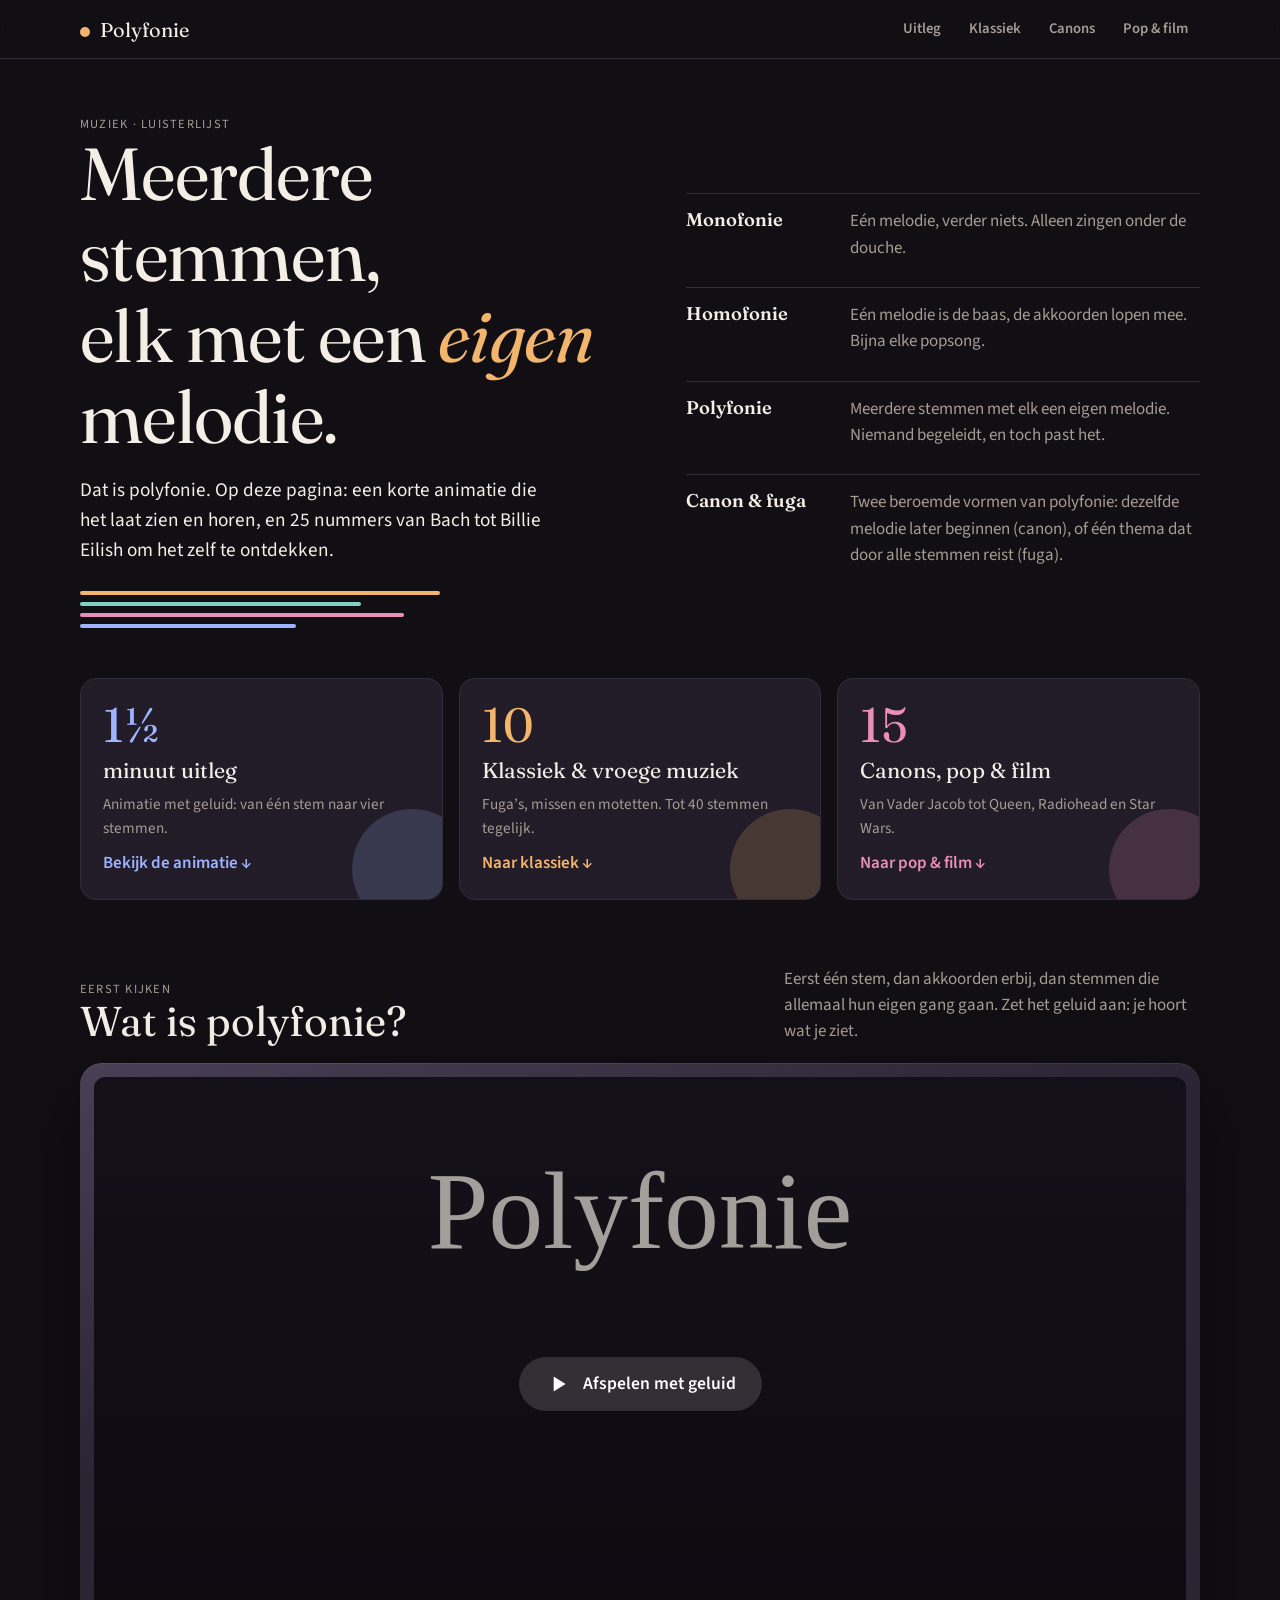
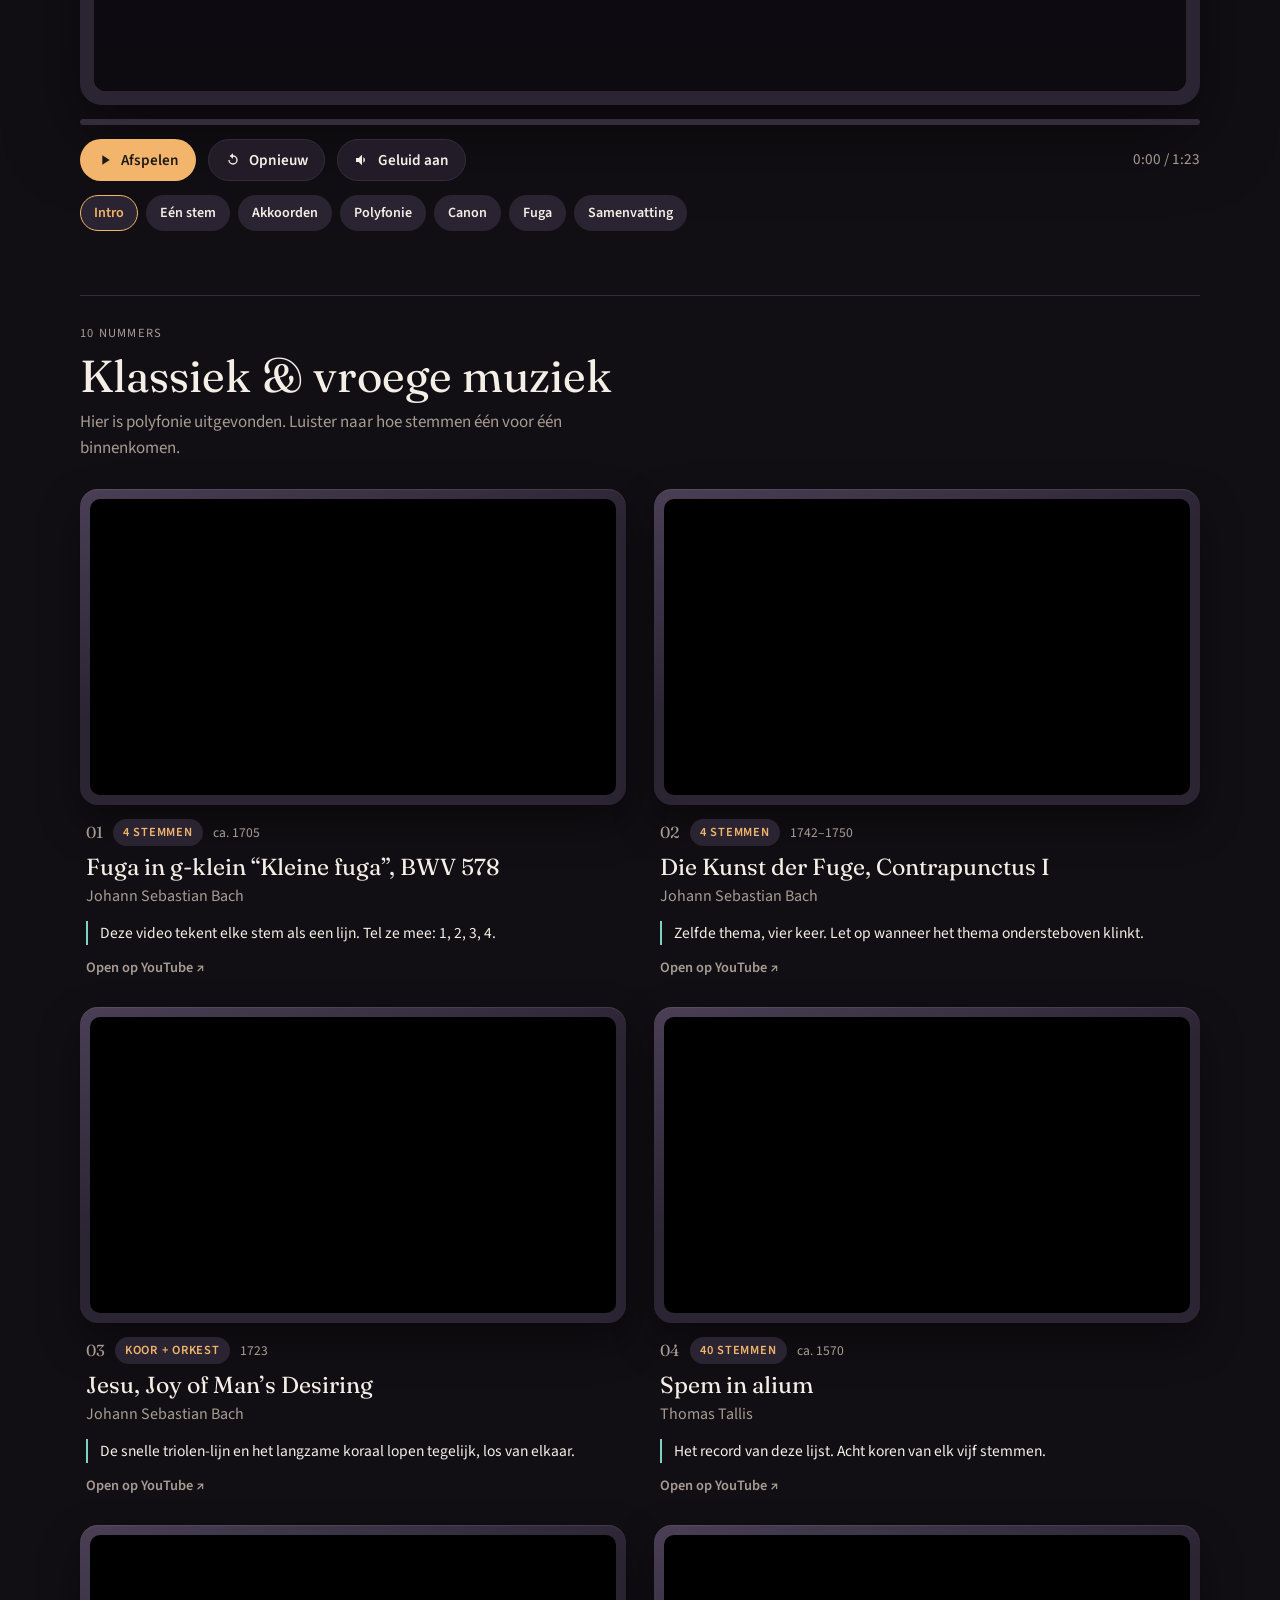
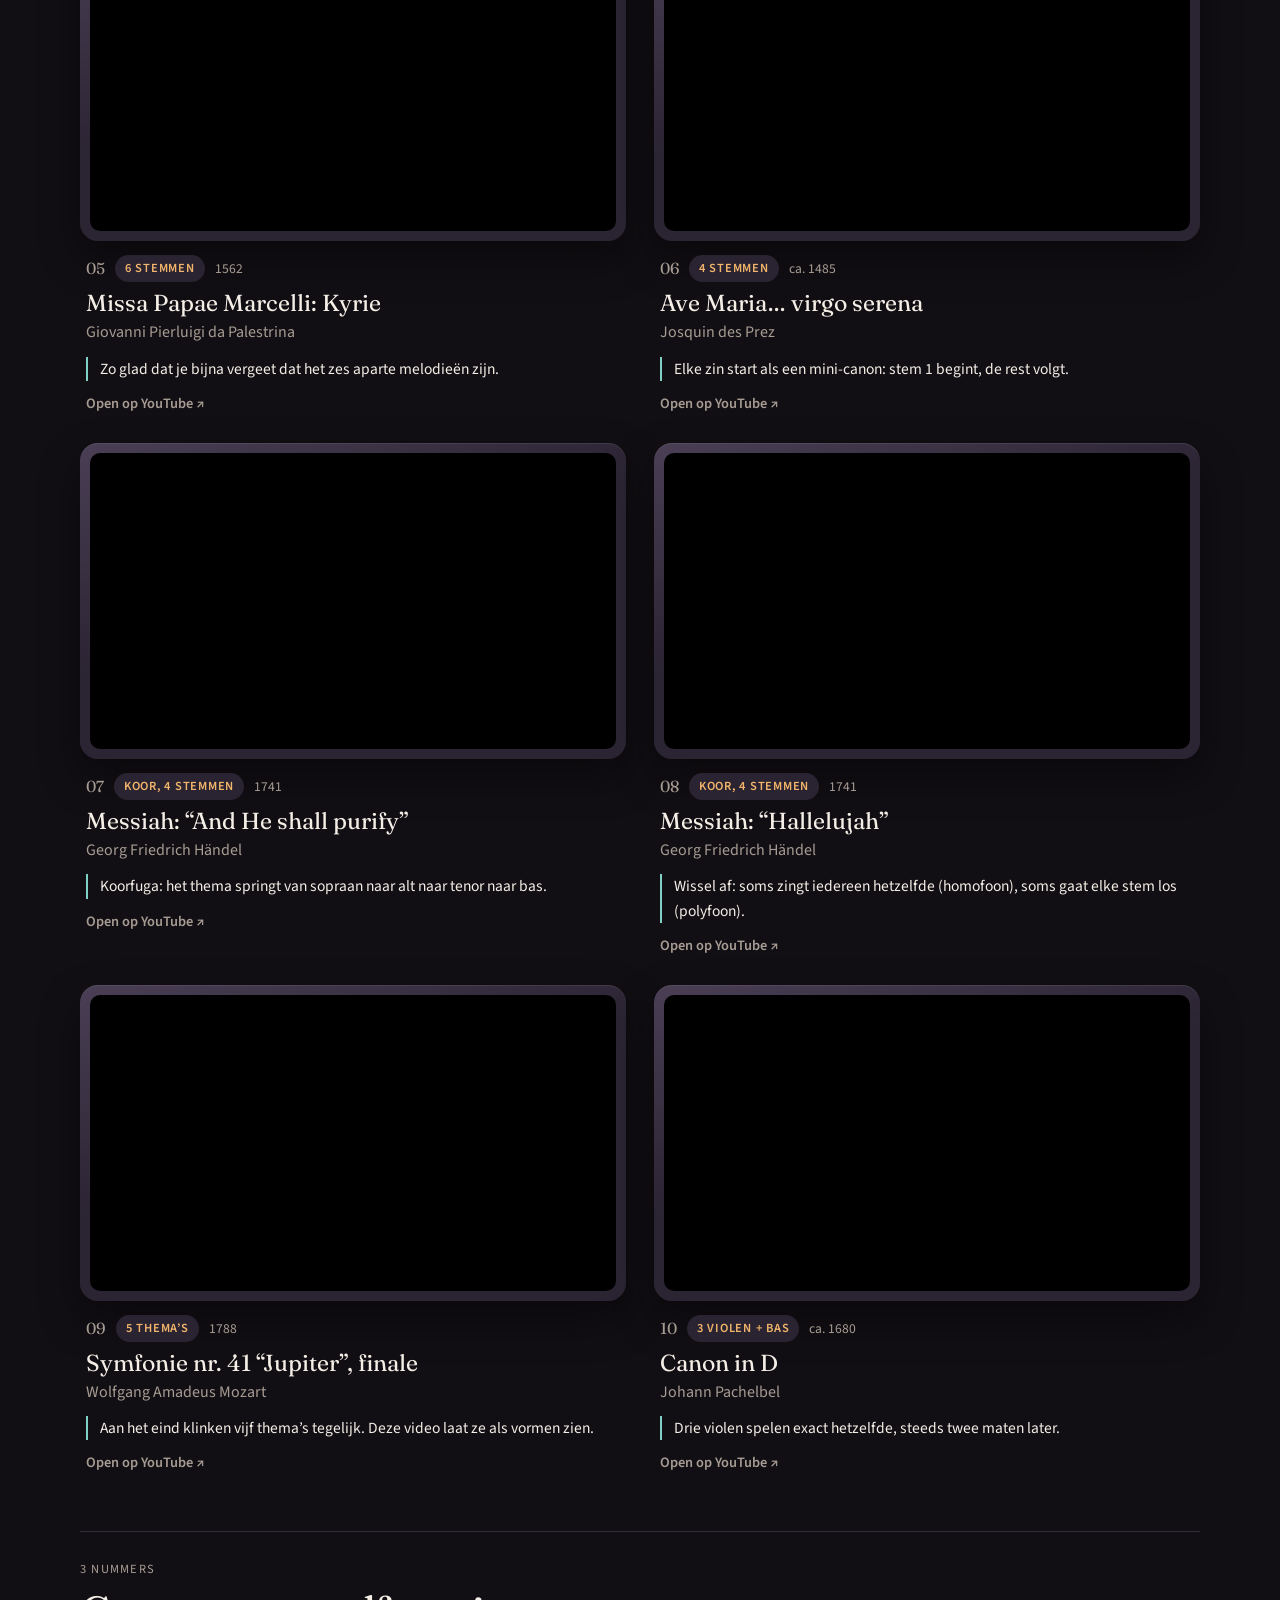
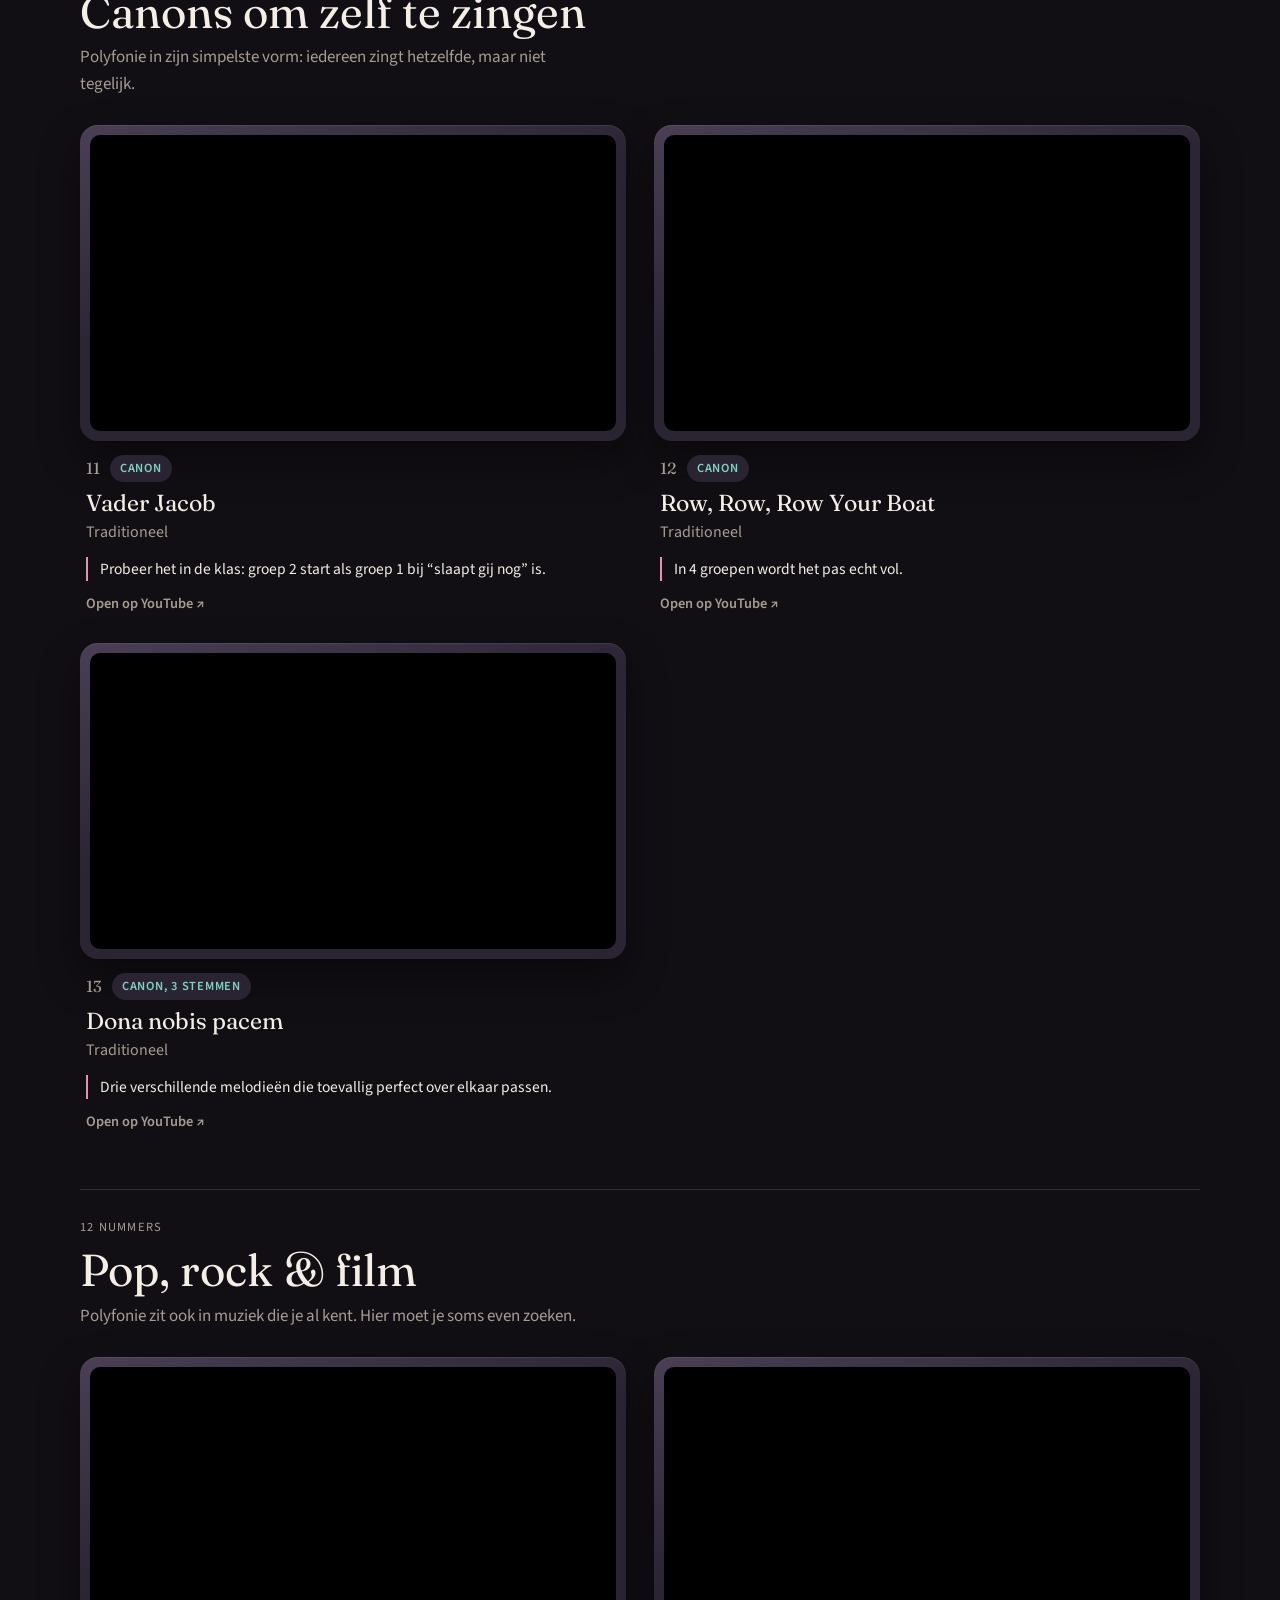
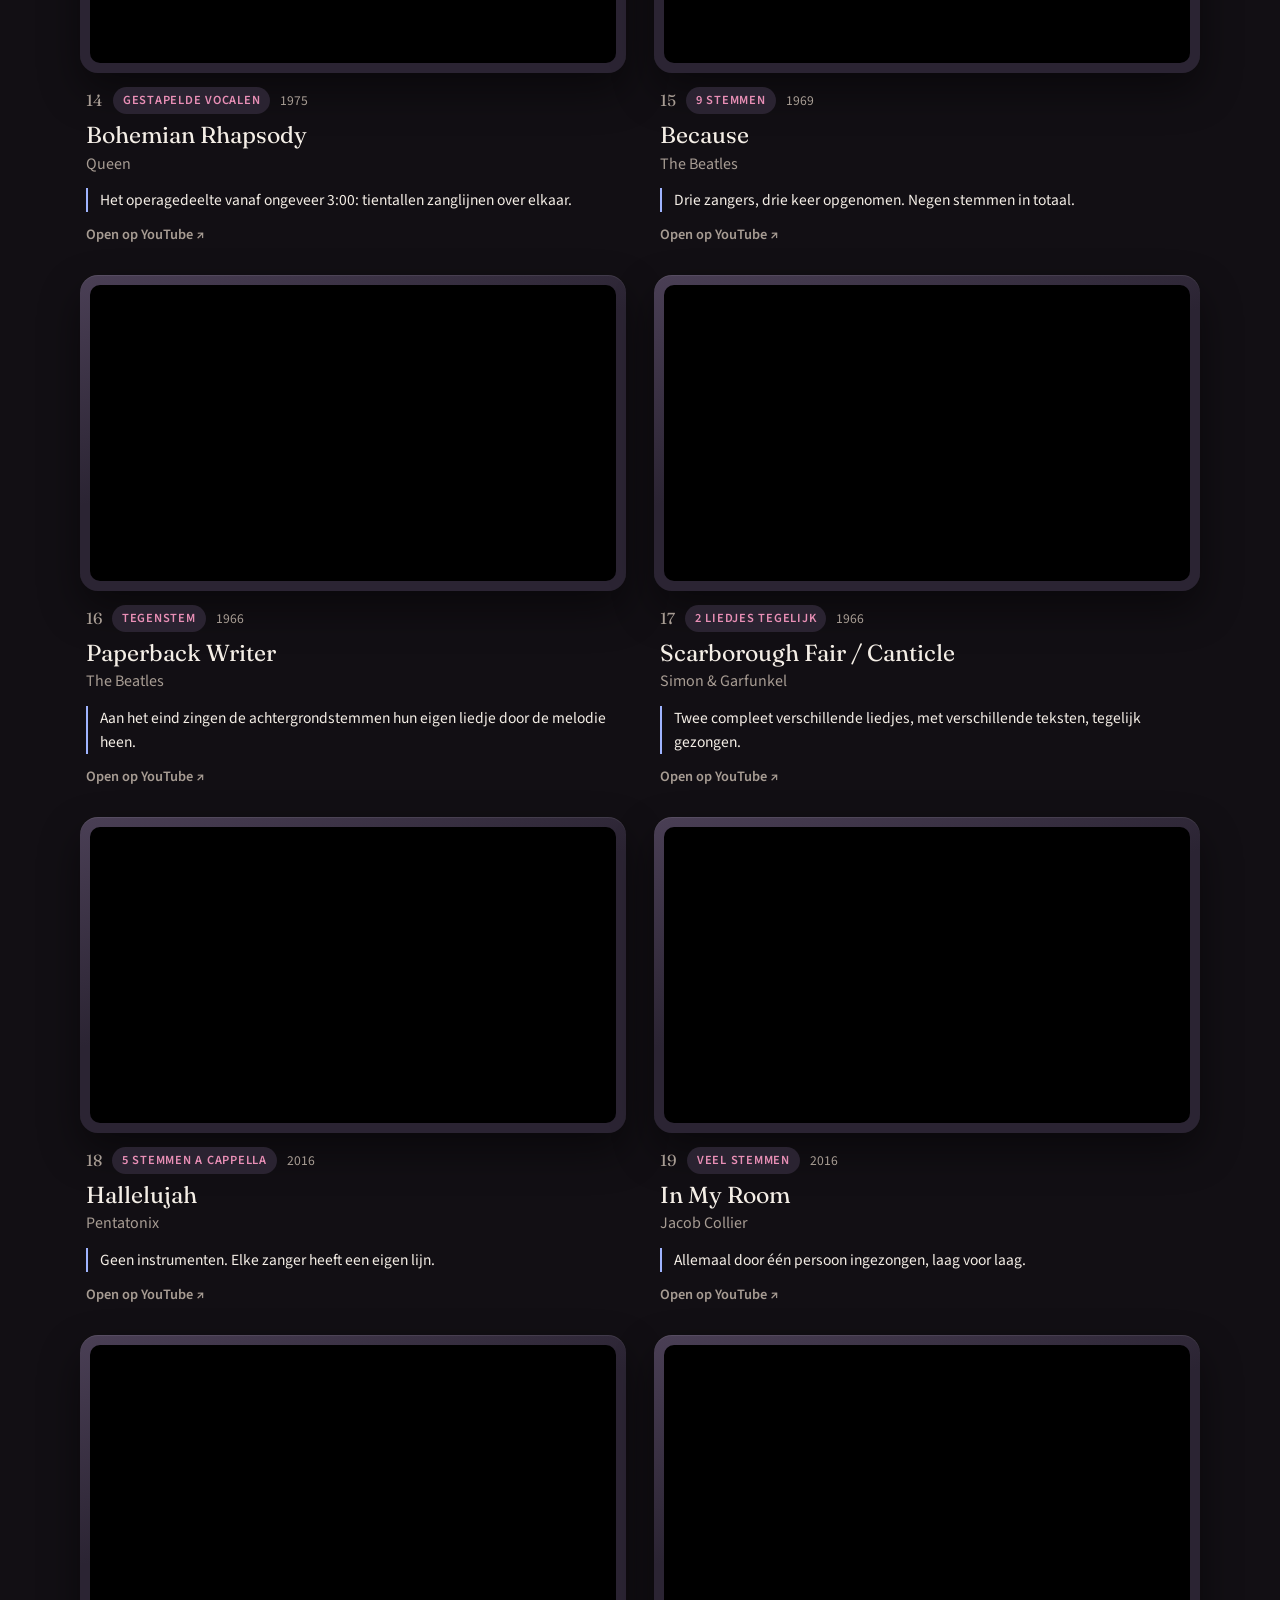
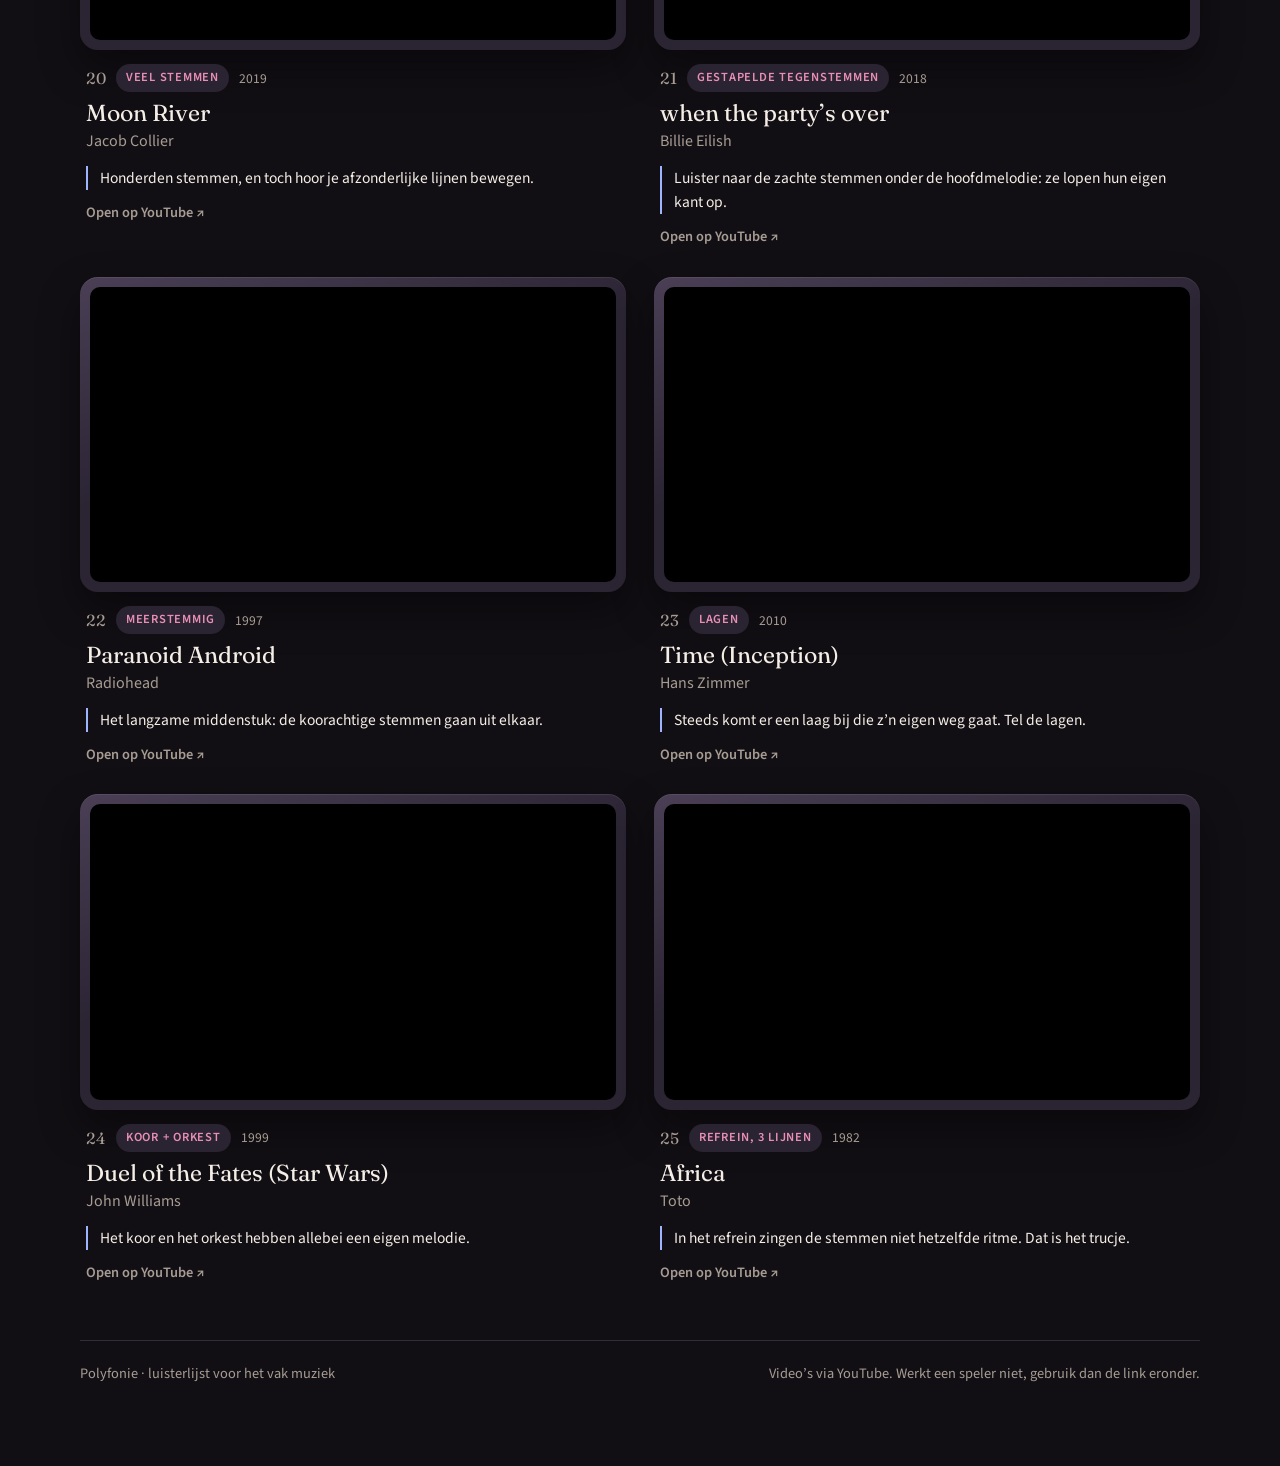
==== index.html @ 5172087d "Polyfonie: luisterlijst met uitleganimatie en ingebedde video's Co-Authored-By: Claude Fable 5.1 <no" ====
<!doctype html>
<html lang="nl">
<head>
<meta charset="utf-8">
<meta name="viewport" content="width=device-width, initial-scale=1, viewport-fit=cover">
<title>Polyfonie – luisterlijst</title>
<meta name="description" content="Luisterlijst en uitleganimatie over polyfonie voor het vak muziek: klassiek, canons en pop.">
<link rel="preconnect" href="https://fonts.googleapis.com">
<link rel="stylesheet" href="https://fonts.googleapis.com/css2?family=Fraunces:opsz,wght@9..144,400;9..144,600&family=Source+Sans+3:wght@400;600&display=swap">
<style>
/* Layout: donkere concertzaal. Opener met animatie, dan een overzichtsstrook, dan drie groepen met video’s in een lijst (kader). */
:root{
  --bg:#120f14; --bg2:#1a1620; --paper:#211c28; --fg:#f4eee6; --muted:#a79c93; --line:#332c3b;
  --accent:#f2b56b; --accent2:#7fd1c5; --accent3:#e98fb6; --accent4:#9fb4ff; --accent-fg:#1d1a17;
  --frame:#2b2433; --frame-edge:#4a3f55;
  --display:"Fraunces",Georgia,"Times New Roman",serif; --body:"Source Sans 3","Segoe UI",Helvetica,Arial,sans-serif;
  --chip:#2a2331; --paper2:#201d15; --accent-fg2:#1d1a17; color-scheme:dark;
}
*{box-sizing:border-box}
html,body{margin:0}
body{background:var(--bg);color:var(--fg);font-family:var(--body);font-size:17px;line-height:1.55;
  padding-left:max(16px,env(safe-area-inset-left,0px));padding-right:max(16px,env(safe-area-inset-right,0px));padding-block:0 80px}
a{color:inherit}
.wrap{max-width:1120px;margin:0 auto}
h1,h2,h3{font-family:var(--display);font-weight:400;margin:0;text-wrap:balance;line-height:1.1}
.eyebrow{font-size:.78rem;text-transform:uppercase;letter-spacing:.1em;color:var(--muted);margin:0}
.lead{margin:0;color:var(--muted);max-width:62ch}

/* top nav */
nav.top{position:sticky;top:0;z-index:20;background:rgba(18,15,20,.85);backdrop-filter:blur(10px);border-bottom:1px solid var(--line);margin-inline:calc(-1*max(16px,env(safe-area-inset-left,0px))) calc(-1*max(16px,env(safe-area-inset-right,0px)));padding-inline:max(16px,env(safe-area-inset-left,0px)) max(16px,env(safe-area-inset-right,0px))}
nav.top .wrap{display:flex;align-items:center;gap:18px;height:58px;flex-wrap:wrap}
nav.top .brand{font-family:var(--display);font-size:1.25rem;text-decoration:none;color:var(--fg)}
nav.top .brand i{display:inline-block;width:10px;height:10px;border-radius:50%;background:var(--accent);margin-right:10px;vertical-align:middle}
nav.top ul{display:flex;gap:4px;list-style:none;margin:0 0 0 auto;padding:0;flex-wrap:wrap}
nav.top li a{display:block;padding:6px 12px;border-radius:999px;text-decoration:none;color:var(--muted);font-weight:600;font-size:.92rem}
nav.top li a:hover{color:var(--fg);background:var(--chip)}

/* hero */
.hero{display:grid;grid-template-columns:1.1fr 1fr;gap:40px;align-items:center;padding-block:56px 40px}
.hero h1{font-size:clamp(2.6rem,6vw,4.6rem);letter-spacing:-.01em}
.hero h1 em{font-style:italic;color:var(--accent)}
.hero p.big{font-size:1.2rem;color:var(--fg);max-width:48ch;margin:18px 0 0}
.hero .voices{display:flex;flex-direction:column;gap:7px;width:100%;max-width:360px;margin-top:26px}
.hero .voices span{height:4px;border-radius:2px}
.hero .voices span:nth-child(1){background:var(--accent);width:100%}
.hero .voices span:nth-child(2){background:var(--accent2);width:78%}
.hero .voices span:nth-child(3){background:var(--accent3);width:90%}
.hero .voices span:nth-child(4){background:var(--accent4);width:60%}
.defs{display:grid;gap:14px;margin-top:30px}
.def{display:grid;grid-template-columns:150px 1fr;gap:14px;align-items:baseline;padding:12px 0;border-top:1px solid var(--line)}
.def b{font-family:var(--display);font-weight:600;font-size:1.15rem}
.def span{color:var(--muted)}

/* overview */
.overview{display:grid;grid-template-columns:repeat(3,1fr);gap:16px;padding-block:10px 56px}
.ov{display:flex;flex-direction:column;gap:10px;padding:22px;border-radius:16px;background:var(--paper);border:1px solid var(--line);text-decoration:none;position:relative;overflow:hidden}
.ov::after{content:"";position:absolute;inset:auto -30px -30px auto;width:120px;height:120px;border-radius:50%;opacity:.18;background:var(--c)}
.ov .n{font-family:var(--display);font-size:3rem;line-height:1;color:var(--c)}
.ov h3{font-size:1.35rem}
.ov p{margin:0;color:var(--muted);font-size:.95rem}
.ov .go{margin-top:auto;font-weight:600;color:var(--c)}

/* animation block */
.anim{padding-block:10px 64px}
.anim .intro{display:flex;justify-content:space-between;align-items:end;gap:20px;flex-wrap:wrap;margin-bottom:18px}
.anim h2{font-size:clamp(1.8rem,4vw,2.6rem)}
.anim .intro .lead{max-width:52ch}
.anim .box{display:flex;flex-direction:column;gap:14px}
.frame-lg{padding:14px;border-radius:22px;background:linear-gradient(160deg,var(--frame-edge),var(--frame) 40%,var(--frame));box-shadow:0 30px 70px rgba(0,0,0,.5),inset 0 1px 0 rgba(255,255,255,.08)}

/* groups */
.group{padding-block:28px 56px;border-top:1px solid var(--line)}
.group-head{display:grid;gap:8px;margin-bottom:28px;max-width:70ch}
.group h2{font-size:clamp(1.9rem,4.5vw,2.8rem)}
.grid{display:grid;grid-template-columns:repeat(2,1fr);gap:28px}
.piece{display:flex;flex-direction:column;gap:14px;min-width:0}
.frame{padding:10px;border-radius:18px;background:linear-gradient(160deg,var(--frame-edge),var(--frame) 45%,var(--frame));box-shadow:0 18px 40px rgba(0,0,0,.45),inset 0 1px 0 rgba(255,255,255,.08)}
.player{position:relative;aspect-ratio:16/9;max-width:100%;border-radius:10px;overflow:hidden;background:#000}
.player iframe{position:absolute;inset:0;width:100%;height:100%;border:0}
.info{display:flex;flex-direction:column;gap:4px;padding-inline:6px;min-width:0}
.head{display:flex;align-items:center;gap:10px;flex-wrap:wrap;margin-bottom:4px}
.num{font-family:var(--display);color:var(--muted);font-variant-numeric:tabular-nums;font-size:1rem}
.chip{font-size:.78rem;font-weight:600;text-transform:uppercase;letter-spacing:.06em;background:var(--chip);color:var(--accent);padding:4px 10px;border-radius:999px}
.year{font-size:.85rem;color:var(--muted)}
.piece h3{font-size:1.45rem}
.artist{margin:0;color:var(--muted);font-size:1rem}
.tip{margin:8px 0 0;color:var(--fg);font-size:.97rem;padding-left:12px;border-left:2px solid var(--accent2)}
.out{margin-top:8px;font-size:.9rem;color:var(--muted);text-decoration:none;font-weight:600;align-self:flex-start}
.out:hover{color:var(--fg)}
#canons .chip{color:var(--accent2)} #canons .tip{border-color:var(--accent3)}
#pop .chip{color:var(--accent3)} #pop .tip{border-color:var(--accent4)}

footer{border-top:1px solid var(--line);padding-top:22px;color:var(--muted);font-size:.9rem;display:flex;justify-content:space-between;gap:16px;flex-wrap:wrap}

@media (max-width:860px){
  .hero{grid-template-columns:1fr;gap:28px;padding-block:36px 28px}
  .overview{grid-template-columns:1fr}
  .grid{grid-template-columns:1fr}
  .def{grid-template-columns:1fr;gap:4px}
}
@media (prefers-reduced-motion: reduce){ nav.top{backdrop-filter:none} }
.screen{position:relative;width:100%;aspect-ratio:16/9;max-width:100%;background:#120f14;border-radius:14px;overflow:hidden;box-shadow:0 12px 40px rgba(0,0,0,.25)}
canvas{display:block;width:100%;height:100%}
.bigplay{position:absolute;inset:0;display:flex;align-items:center;justify-content:center;background:rgba(10,8,12,.35);border:0;cursor:pointer;color:#fff}
.bigplay span{display:flex;align-items:center;gap:12px;background:rgba(255,255,255,.14);backdrop-filter:blur(6px);padding:14px 26px;border-radius:999px;font:600 1.1rem var(--body)}
.bigplay svg{width:26px;height:26px;fill:#fff}
.bigplay:focus-visible{outline:3px solid #fff;outline-offset:-6px}

.transport{display:flex;align-items:center;gap:12px;flex-wrap:wrap}
button.ctl{font:600 .95rem var(--body);border:1px solid var(--line);background:var(--paper);color:var(--fg);padding:9px 16px;border-radius:999px;cursor:pointer;display:inline-flex;align-items:center;gap:8px}
button.ctl.primary{background:var(--accent);color:var(--accent-fg);border-color:transparent}
button.ctl svg{width:16px;height:16px;fill:currentColor}
button.ctl:focus-visible{outline:3px solid var(--accent);outline-offset:2px}
.time{font-variant-numeric:tabular-nums;color:var(--muted);font-size:.95rem;margin-left:auto}
.progress{height:6px;background:var(--line);border-radius:3px;overflow:hidden;cursor:pointer;position:relative}
.progress i{display:block;height:100%;width:0;background:var(--accent)}
.chips{display:flex;gap:8px;flex-wrap:wrap}
.chips button{font:600 .88rem var(--body);background:var(--chip);color:var(--fg);border:1px solid transparent;padding:7px 13px;border-radius:999px;cursor:pointer}
.chips button[aria-current="true"]{border-color:var(--accent);color:var(--accent)}
.chips button:focus-visible{outline:3px solid var(--accent);outline-offset:2px}
.note{color:var(--muted);font-size:.92rem;margin:0}
@media (prefers-reduced-motion: reduce){ .bigplay span{backdrop-filter:none} }

.screen{box-shadow:none;border-radius:12px}
.transport .time{margin-left:auto}
</style>
</head>
<body>
<nav class="top"><div class="wrap">
  <a class="brand" href="#top"><i></i>Polyfonie</a>
  <ul>
    <li><a href="#animatie">Uitleg</a></li>
    <li><a href="#klassiek">Klassiek</a></li>
    <li><a href="#canons">Canons</a></li>
    <li><a href="#pop">Pop & film</a></li>
  </ul>
</div></nav>

<main class="wrap" id="top">
  <header class="hero">
    <div>
      <p class="eyebrow">Muziek · luisterlijst</p>
      <h1>Meerdere stemmen,<br>elk met een <em>eigen</em> melodie.</h1>
      <p class="big">Dat is polyfonie. Op deze pagina: een korte animatie die het laat zien en horen, en 25 nummers van Bach tot Billie Eilish om het zelf te ontdekken.</p>
      <div class="voices" aria-hidden="true"><span></span><span></span><span></span><span></span></div>
    </div>
    <div class="defs">
      <div class="def"><b>Monofonie</b><span>Eén melodie, verder niets. Alleen zingen onder de douche.</span></div>
      <div class="def"><b>Homofonie</b><span>Eén melodie is de baas, de akkoorden lopen mee. Bijna elke popsong.</span></div>
      <div class="def"><b>Polyfonie</b><span>Meerdere stemmen met elk een eigen melodie. Niemand begeleidt, en toch past het.</span></div>
      <div class="def"><b>Canon &amp; fuga</b><span>Twee beroemde vormen van polyfonie: dezelfde melodie later beginnen (canon), of één thema dat door alle stemmen reist (fuga).</span></div>
    </div>
  </header>

  <section class="overview" aria-label="Overzicht">
    <a class="ov" href="#animatie" style="--c:var(--accent4)"><span class="n">1½</span><h3>minuut uitleg</h3><p>Animatie met geluid: van één stem naar vier stemmen.</p><span class="go">Bekijk de animatie ↓</span></a>
    <a class="ov" href="#klassiek" style="--c:var(--accent)"><span class="n">10</span><h3>Klassiek &amp; vroege muziek</h3><p>Fuga’s, missen en motetten. Tot 40 stemmen tegelijk.</p><span class="go">Naar klassiek ↓</span></a>
    <a class="ov" href="#pop" style="--c:var(--accent3)"><span class="n">15</span><h3>Canons, pop &amp; film</h3><p>Van Vader Jacob tot Queen, Radiohead en Star Wars.</p><span class="go">Naar pop &amp; film ↓</span></a>
  </section>

  <section class="anim" id="animatie">
    <div class="intro">
      <div>
        <p class="eyebrow">Eerst kijken</p>
        <h2>Wat is polyfonie?</h2>
      </div>
      <p class="lead">Eerst één stem, dan akkoorden erbij, dan stemmen die allemaal hun eigen gang gaan. Zet het geluid aan: je hoort wat je ziet.</p>
    </div>
    <div class="box">
      <div class="frame-lg">
<div class="screen" id="screen">
  <canvas id="cv" width="1280" height="720" aria-label="Animatie over polyfonie"></canvas>
  <button class="bigplay" id="bigplay" aria-label="Afspelen"><span><svg viewBox="0 0 24 24"><path d="M8 5v14l11-7z"/></svg>Afspelen met geluid</span></button>
</div>

      </div>
      <div class="progress" id="progress" role="slider" aria-label="Voortgang" aria-valuemin="0" aria-valuemax="100" aria-valuenow="0" tabindex="0"><i id="bar"></i></div>
      <div class="transport">
        <button class="ctl primary" id="play"><svg viewBox="0 0 24 24"><path d="M8 5v14l11-7z"/></svg><span id="playtxt">Afspelen</span></button>
        <button class="ctl" id="restart"><svg viewBox="0 0 24 24"><path d="M12 5V2L7 6l5 4V7a5 5 0 1 1-5 5H5a7 7 0 1 0 7-7z"/></svg>Opnieuw</button>
        <button class="ctl" id="sound" aria-pressed="true"><svg viewBox="0 0 24 24"><path d="M3 9v6h4l5 5V4L7 9H3zm13.5 3A4.5 4.5 0 0 0 14 8v8a4.5 4.5 0 0 0 2.5-4z"/></svg><span id="soundtxt">Geluid aan</span></button>
        <span class="time" id="time">0:00 / 0:00</span>
      </div>
      <div class="chips" id="chips" aria-label="Hoofdstukken"></div>
    </div>
  </section>

    <section class="group" id="klassiek">
      <div class="group-head">
        <p class="eyebrow">10 nummers</p>
        <h2>Klassiek &amp; vroege muziek</h2>
        <p class="lead">Hier is polyfonie uitgevonden. Luister naar hoe stemmen één voor één binnenkomen.</p>
      </div>
      <div class="grid">
      <article class="piece" id="p1">
        <div class="frame">
          <div class="player">
            <iframe src="https://www.youtube-nocookie.com/embed/ddbxFi3-UO4?rel=0&modestbranding=1" title="Fuga in g-klein “Kleine fuga”, BWV 578 – Johann Sebastian Bach" loading="lazy" allow="accelerometer; autoplay; clipboard-write; encrypted-media; gyroscope; picture-in-picture; web-share" referrerpolicy="strict-origin-when-cross-origin" allowfullscreen></iframe>
          </div>
        </div>
        <div class="info">
          <div class="head"><span class="num">01</span><span class="chip">4 stemmen</span><span class="year">ca. 1705</span></div>
          <h3>Fuga in g-klein “Kleine fuga”, BWV 578</h3>
          <p class="artist">Johann Sebastian Bach</p>
          <p class="tip">Deze video tekent elke stem als een lijn. Tel ze mee: 1, 2, 3, 4.</p>
          <a class="out" href="https://www.youtube.com/watch?v=ddbxFi3-UO4" target="_blank" rel="noopener">Open op YouTube ↗</a>
        </div>
      </article>
      <article class="piece" id="p2">
        <div class="frame">
          <div class="player">
            <iframe src="https://www.youtube-nocookie.com/embed/Tybs1T9OLBg?rel=0&modestbranding=1" title="Die Kunst der Fuge, Contrapunctus I – Johann Sebastian Bach" loading="lazy" allow="accelerometer; autoplay; clipboard-write; encrypted-media; gyroscope; picture-in-picture; web-share" referrerpolicy="strict-origin-when-cross-origin" allowfullscreen></iframe>
          </div>
        </div>
        <div class="info">
          <div class="head"><span class="num">02</span><span class="chip">4 stemmen</span><span class="year">1742–1750</span></div>
          <h3>Die Kunst der Fuge, Contrapunctus I</h3>
          <p class="artist">Johann Sebastian Bach</p>
          <p class="tip">Zelfde thema, vier keer. Let op wanneer het thema ondersteboven klinkt.</p>
          <a class="out" href="https://www.youtube.com/watch?v=Tybs1T9OLBg" target="_blank" rel="noopener">Open op YouTube ↗</a>
        </div>
      </article>
      <article class="piece" id="p3">
        <div class="frame">
          <div class="player">
            <iframe src="https://www.youtube-nocookie.com/embed/9trH72h6EDc?rel=0&modestbranding=1" title="Jesu, Joy of Man’s Desiring – Johann Sebastian Bach" loading="lazy" allow="accelerometer; autoplay; clipboard-write; encrypted-media; gyroscope; picture-in-picture; web-share" referrerpolicy="strict-origin-when-cross-origin" allowfullscreen></iframe>
          </div>
        </div>
        <div class="info">
          <div class="head"><span class="num">03</span><span class="chip">koor + orkest</span><span class="year">1723</span></div>
          <h3>Jesu, Joy of Man’s Desiring</h3>
          <p class="artist">Johann Sebastian Bach</p>
          <p class="tip">De snelle triolen-lijn en het langzame koraal lopen tegelijk, los van elkaar.</p>
          <a class="out" href="https://www.youtube.com/watch?v=9trH72h6EDc" target="_blank" rel="noopener">Open op YouTube ↗</a>
        </div>
      </article>
      <article class="piece" id="p4">
        <div class="frame">
          <div class="player">
            <iframe src="https://www.youtube-nocookie.com/embed/ZX4uEAU-gag?rel=0&modestbranding=1" title="Spem in alium – Thomas Tallis" loading="lazy" allow="accelerometer; autoplay; clipboard-write; encrypted-media; gyroscope; picture-in-picture; web-share" referrerpolicy="strict-origin-when-cross-origin" allowfullscreen></iframe>
          </div>
        </div>
        <div class="info">
          <div class="head"><span class="num">04</span><span class="chip">40 stemmen</span><span class="year">ca. 1570</span></div>
          <h3>Spem in alium</h3>
          <p class="artist">Thomas Tallis</p>
          <p class="tip">Het record van deze lijst. Acht koren van elk vijf stemmen.</p>
          <a class="out" href="https://www.youtube.com/watch?v=ZX4uEAU-gag" target="_blank" rel="noopener">Open op YouTube ↗</a>
        </div>
      </article>
      <article class="piece" id="p5">
        <div class="frame">
          <div class="player">
            <iframe src="https://www.youtube-nocookie.com/embed/3n8XdKkrqgo?rel=0&modestbranding=1" title="Missa Papae Marcelli: Kyrie – Giovanni Pierluigi da Palestrina" loading="lazy" allow="accelerometer; autoplay; clipboard-write; encrypted-media; gyroscope; picture-in-picture; web-share" referrerpolicy="strict-origin-when-cross-origin" allowfullscreen></iframe>
          </div>
        </div>
        <div class="info">
          <div class="head"><span class="num">05</span><span class="chip">6 stemmen</span><span class="year">1562</span></div>
          <h3>Missa Papae Marcelli: Kyrie</h3>
          <p class="artist">Giovanni Pierluigi da Palestrina</p>
          <p class="tip">Zo glad dat je bijna vergeet dat het zes aparte melodieën zijn.</p>
          <a class="out" href="https://www.youtube.com/watch?v=3n8XdKkrqgo" target="_blank" rel="noopener">Open op YouTube ↗</a>
        </div>
      </article>
      <article class="piece" id="p6">
        <div class="frame">
          <div class="player">
            <iframe src="https://www.youtube-nocookie.com/embed/xGkb5KFwx1I?rel=0&modestbranding=1" title="Ave Maria… virgo serena – Josquin des Prez" loading="lazy" allow="accelerometer; autoplay; clipboard-write; encrypted-media; gyroscope; picture-in-picture; web-share" referrerpolicy="strict-origin-when-cross-origin" allowfullscreen></iframe>
          </div>
        </div>
        <div class="info">
          <div class="head"><span class="num">06</span><span class="chip">4 stemmen</span><span class="year">ca. 1485</span></div>
          <h3>Ave Maria… virgo serena</h3>
          <p class="artist">Josquin des Prez</p>
          <p class="tip">Elke zin start als een mini-canon: stem 1 begint, de rest volgt.</p>
          <a class="out" href="https://www.youtube.com/watch?v=xGkb5KFwx1I" target="_blank" rel="noopener">Open op YouTube ↗</a>
        </div>
      </article>
      <article class="piece" id="p7">
        <div class="frame">
          <div class="player">
            <iframe src="https://www.youtube-nocookie.com/embed/wMw3Nj2iUNg?rel=0&modestbranding=1" title="Messiah: “And He shall purify” – Georg Friedrich Händel" loading="lazy" allow="accelerometer; autoplay; clipboard-write; encrypted-media; gyroscope; picture-in-picture; web-share" referrerpolicy="strict-origin-when-cross-origin" allowfullscreen></iframe>
          </div>
        </div>
        <div class="info">
          <div class="head"><span class="num">07</span><span class="chip">koor, 4 stemmen</span><span class="year">1741</span></div>
          <h3>Messiah: “And He shall purify”</h3>
          <p class="artist">Georg Friedrich Händel</p>
          <p class="tip">Koorfuga: het thema springt van sopraan naar alt naar tenor naar bas.</p>
          <a class="out" href="https://www.youtube.com/watch?v=wMw3Nj2iUNg" target="_blank" rel="noopener">Open op YouTube ↗</a>
        </div>
      </article>
      <article class="piece" id="p8">
        <div class="frame">
          <div class="player">
            <iframe src="https://www.youtube-nocookie.com/embed/usfiAsWR4qU?rel=0&modestbranding=1" title="Messiah: “Hallelujah” – Georg Friedrich Händel" loading="lazy" allow="accelerometer; autoplay; clipboard-write; encrypted-media; gyroscope; picture-in-picture; web-share" referrerpolicy="strict-origin-when-cross-origin" allowfullscreen></iframe>
          </div>
        </div>
        <div class="info">
          <div class="head"><span class="num">08</span><span class="chip">koor, 4 stemmen</span><span class="year">1741</span></div>
          <h3>Messiah: “Hallelujah”</h3>
          <p class="artist">Georg Friedrich Händel</p>
          <p class="tip">Wissel af: soms zingt iedereen hetzelfde (homofoon), soms gaat elke stem los (polyfoon).</p>
          <a class="out" href="https://www.youtube.com/watch?v=usfiAsWR4qU" target="_blank" rel="noopener">Open op YouTube ↗</a>
        </div>
      </article>
      <article class="piece" id="p9">
        <div class="frame">
          <div class="player">
            <iframe src="https://www.youtube-nocookie.com/embed/SiX3z_fOR5k?rel=0&modestbranding=1" title="Symfonie nr. 41 “Jupiter”, finale – Wolfgang Amadeus Mozart" loading="lazy" allow="accelerometer; autoplay; clipboard-write; encrypted-media; gyroscope; picture-in-picture; web-share" referrerpolicy="strict-origin-when-cross-origin" allowfullscreen></iframe>
          </div>
        </div>
        <div class="info">
          <div class="head"><span class="num">09</span><span class="chip">5 thema’s</span><span class="year">1788</span></div>
          <h3>Symfonie nr. 41 “Jupiter”, finale</h3>
          <p class="artist">Wolfgang Amadeus Mozart</p>
          <p class="tip">Aan het eind klinken vijf thema’s tegelijk. Deze video laat ze als vormen zien.</p>
          <a class="out" href="https://www.youtube.com/watch?v=SiX3z_fOR5k" target="_blank" rel="noopener">Open op YouTube ↗</a>
        </div>
      </article>
      <article class="piece" id="p10">
        <div class="frame">
          <div class="player">
            <iframe src="https://www.youtube-nocookie.com/embed/JvNQLJ1_HQ0?rel=0&modestbranding=1" title="Canon in D – Johann Pachelbel" loading="lazy" allow="accelerometer; autoplay; clipboard-write; encrypted-media; gyroscope; picture-in-picture; web-share" referrerpolicy="strict-origin-when-cross-origin" allowfullscreen></iframe>
          </div>
        </div>
        <div class="info">
          <div class="head"><span class="num">10</span><span class="chip">3 violen + bas</span><span class="year">ca. 1680</span></div>
          <h3>Canon in D</h3>
          <p class="artist">Johann Pachelbel</p>
          <p class="tip">Drie violen spelen exact hetzelfde, steeds twee maten later.</p>
          <a class="out" href="https://www.youtube.com/watch?v=JvNQLJ1_HQ0" target="_blank" rel="noopener">Open op YouTube ↗</a>
        </div>
      </article>
      </div>
    </section>
    <section class="group" id="canons">
      <div class="group-head">
        <p class="eyebrow">3 nummers</p>
        <h2>Canons om zelf te zingen</h2>
        <p class="lead">Polyfonie in zijn simpelste vorm: iedereen zingt hetzelfde, maar niet tegelijk.</p>
      </div>
      <div class="grid">
      <article class="piece" id="p11">
        <div class="frame">
          <div class="player">
            <iframe src="https://www.youtube-nocookie.com/embed/vhldR386_Ng?rel=0&modestbranding=1" title="Vader Jacob – Traditioneel" loading="lazy" allow="accelerometer; autoplay; clipboard-write; encrypted-media; gyroscope; picture-in-picture; web-share" referrerpolicy="strict-origin-when-cross-origin" allowfullscreen></iframe>
          </div>
        </div>
        <div class="info">
          <div class="head"><span class="num">11</span><span class="chip">canon</span></div>
          <h3>Vader Jacob</h3>
          <p class="artist">Traditioneel</p>
          <p class="tip">Probeer het in de klas: groep 2 start als groep 1 bij “slaapt gij nog” is.</p>
          <a class="out" href="https://www.youtube.com/watch?v=vhldR386_Ng" target="_blank" rel="noopener">Open op YouTube ↗</a>
        </div>
      </article>
      <article class="piece" id="p12">
        <div class="frame">
          <div class="player">
            <iframe src="https://www.youtube-nocookie.com/embed/vJM2w1JgKws?rel=0&modestbranding=1" title="Row, Row, Row Your Boat – Traditioneel" loading="lazy" allow="accelerometer; autoplay; clipboard-write; encrypted-media; gyroscope; picture-in-picture; web-share" referrerpolicy="strict-origin-when-cross-origin" allowfullscreen></iframe>
          </div>
        </div>
        <div class="info">
          <div class="head"><span class="num">12</span><span class="chip">canon</span></div>
          <h3>Row, Row, Row Your Boat</h3>
          <p class="artist">Traditioneel</p>
          <p class="tip">In 4 groepen wordt het pas echt vol.</p>
          <a class="out" href="https://www.youtube.com/watch?v=vJM2w1JgKws" target="_blank" rel="noopener">Open op YouTube ↗</a>
        </div>
      </article>
      <article class="piece" id="p13">
        <div class="frame">
          <div class="player">
            <iframe src="https://www.youtube-nocookie.com/embed/9fhJ6XrZ4jg?rel=0&modestbranding=1" title="Dona nobis pacem – Traditioneel" loading="lazy" allow="accelerometer; autoplay; clipboard-write; encrypted-media; gyroscope; picture-in-picture; web-share" referrerpolicy="strict-origin-when-cross-origin" allowfullscreen></iframe>
          </div>
        </div>
        <div class="info">
          <div class="head"><span class="num">13</span><span class="chip">canon, 3 stemmen</span></div>
          <h3>Dona nobis pacem</h3>
          <p class="artist">Traditioneel</p>
          <p class="tip">Drie verschillende melodieën die toevallig perfect over elkaar passen.</p>
          <a class="out" href="https://www.youtube.com/watch?v=9fhJ6XrZ4jg" target="_blank" rel="noopener">Open op YouTube ↗</a>
        </div>
      </article>
      </div>
    </section>
    <section class="group" id="pop">
      <div class="group-head">
        <p class="eyebrow">12 nummers</p>
        <h2>Pop, rock &amp; film</h2>
        <p class="lead">Polyfonie zit ook in muziek die je al kent. Hier moet je soms even zoeken.</p>
      </div>
      <div class="grid">
      <article class="piece" id="p14">
        <div class="frame">
          <div class="player">
            <iframe src="https://www.youtube-nocookie.com/embed/fJ9rUzIMcZQ?rel=0&modestbranding=1" title="Bohemian Rhapsody – Queen" loading="lazy" allow="accelerometer; autoplay; clipboard-write; encrypted-media; gyroscope; picture-in-picture; web-share" referrerpolicy="strict-origin-when-cross-origin" allowfullscreen></iframe>
          </div>
        </div>
        <div class="info">
          <div class="head"><span class="num">14</span><span class="chip">gestapelde vocalen</span><span class="year">1975</span></div>
          <h3>Bohemian Rhapsody</h3>
          <p class="artist">Queen</p>
          <p class="tip">Het operagedeelte vanaf ongeveer 3:00: tientallen zanglijnen over elkaar.</p>
          <a class="out" href="https://www.youtube.com/watch?v=fJ9rUzIMcZQ" target="_blank" rel="noopener">Open op YouTube ↗</a>
        </div>
      </article>
      <article class="piece" id="p15">
        <div class="frame">
          <div class="player">
            <iframe src="https://www.youtube-nocookie.com/embed/hL0tnrl2L_U?rel=0&modestbranding=1" title="Because – The Beatles" loading="lazy" allow="accelerometer; autoplay; clipboard-write; encrypted-media; gyroscope; picture-in-picture; web-share" referrerpolicy="strict-origin-when-cross-origin" allowfullscreen></iframe>
          </div>
        </div>
        <div class="info">
          <div class="head"><span class="num">15</span><span class="chip">9 stemmen</span><span class="year">1969</span></div>
          <h3>Because</h3>
          <p class="artist">The Beatles</p>
          <p class="tip">Drie zangers, drie keer opgenomen. Negen stemmen in totaal.</p>
          <a class="out" href="https://www.youtube.com/watch?v=hL0tnrl2L_U" target="_blank" rel="noopener">Open op YouTube ↗</a>
        </div>
      </article>
      <article class="piece" id="p16">
        <div class="frame">
          <div class="player">
            <iframe src="https://www.youtube-nocookie.com/embed/ytN8v3ZpYhY?rel=0&modestbranding=1" title="Paperback Writer – The Beatles" loading="lazy" allow="accelerometer; autoplay; clipboard-write; encrypted-media; gyroscope; picture-in-picture; web-share" referrerpolicy="strict-origin-when-cross-origin" allowfullscreen></iframe>
          </div>
        </div>
        <div class="info">
          <div class="head"><span class="num">16</span><span class="chip">tegenstem</span><span class="year">1966</span></div>
          <h3>Paperback Writer</h3>
          <p class="artist">The Beatles</p>
          <p class="tip">Aan het eind zingen de achtergrondstemmen hun eigen liedje door de melodie heen.</p>
          <a class="out" href="https://www.youtube.com/watch?v=ytN8v3ZpYhY" target="_blank" rel="noopener">Open op YouTube ↗</a>
        </div>
      </article>
      <article class="piece" id="p17">
        <div class="frame">
          <div class="player">
            <iframe src="https://www.youtube-nocookie.com/embed/-Jj4s9I-53g?rel=0&modestbranding=1" title="Scarborough Fair / Canticle – Simon &amp; Garfunkel" loading="lazy" allow="accelerometer; autoplay; clipboard-write; encrypted-media; gyroscope; picture-in-picture; web-share" referrerpolicy="strict-origin-when-cross-origin" allowfullscreen></iframe>
          </div>
        </div>
        <div class="info">
          <div class="head"><span class="num">17</span><span class="chip">2 liedjes tegelijk</span><span class="year">1966</span></div>
          <h3>Scarborough Fair / Canticle</h3>
          <p class="artist">Simon &amp; Garfunkel</p>
          <p class="tip">Twee compleet verschillende liedjes, met verschillende teksten, tegelijk gezongen.</p>
          <a class="out" href="https://www.youtube.com/watch?v=-Jj4s9I-53g" target="_blank" rel="noopener">Open op YouTube ↗</a>
        </div>
      </article>
      <article class="piece" id="p18">
        <div class="frame">
          <div class="player">
            <iframe src="https://www.youtube-nocookie.com/embed/3cE6xndElN4?rel=0&modestbranding=1" title="Hallelujah – Pentatonix" loading="lazy" allow="accelerometer; autoplay; clipboard-write; encrypted-media; gyroscope; picture-in-picture; web-share" referrerpolicy="strict-origin-when-cross-origin" allowfullscreen></iframe>
          </div>
        </div>
        <div class="info">
          <div class="head"><span class="num">18</span><span class="chip">5 stemmen a cappella</span><span class="year">2016</span></div>
          <h3>Hallelujah</h3>
          <p class="artist">Pentatonix</p>
          <p class="tip">Geen instrumenten. Elke zanger heeft een eigen lijn.</p>
          <a class="out" href="https://www.youtube.com/watch?v=3cE6xndElN4" target="_blank" rel="noopener">Open op YouTube ↗</a>
        </div>
      </article>
      <article class="piece" id="p19">
        <div class="frame">
          <div class="player">
            <iframe src="https://www.youtube-nocookie.com/embed/7dSFMUcTuhU?rel=0&modestbranding=1" title="In My Room – Jacob Collier" loading="lazy" allow="accelerometer; autoplay; clipboard-write; encrypted-media; gyroscope; picture-in-picture; web-share" referrerpolicy="strict-origin-when-cross-origin" allowfullscreen></iframe>
          </div>
        </div>
        <div class="info">
          <div class="head"><span class="num">19</span><span class="chip">veel stemmen</span><span class="year">2016</span></div>
          <h3>In My Room</h3>
          <p class="artist">Jacob Collier</p>
          <p class="tip">Allemaal door één persoon ingezongen, laag voor laag.</p>
          <a class="out" href="https://www.youtube.com/watch?v=7dSFMUcTuhU" target="_blank" rel="noopener">Open op YouTube ↗</a>
        </div>
      </article>
      <article class="piece" id="p20">
        <div class="frame">
          <div class="player">
            <iframe src="https://www.youtube-nocookie.com/embed/VPLCk-FTVvw?rel=0&modestbranding=1" title="Moon River – Jacob Collier" loading="lazy" allow="accelerometer; autoplay; clipboard-write; encrypted-media; gyroscope; picture-in-picture; web-share" referrerpolicy="strict-origin-when-cross-origin" allowfullscreen></iframe>
          </div>
        </div>
        <div class="info">
          <div class="head"><span class="num">20</span><span class="chip">veel stemmen</span><span class="year">2019</span></div>
          <h3>Moon River</h3>
          <p class="artist">Jacob Collier</p>
          <p class="tip">Honderden stemmen, en toch hoor je afzonderlijke lijnen bewegen.</p>
          <a class="out" href="https://www.youtube.com/watch?v=VPLCk-FTVvw" target="_blank" rel="noopener">Open op YouTube ↗</a>
        </div>
      </article>
      <article class="piece" id="p21">
        <div class="frame">
          <div class="player">
            <iframe src="https://www.youtube-nocookie.com/embed/pbMwTqkKSps?rel=0&modestbranding=1" title="when the party’s over – Billie Eilish" loading="lazy" allow="accelerometer; autoplay; clipboard-write; encrypted-media; gyroscope; picture-in-picture; web-share" referrerpolicy="strict-origin-when-cross-origin" allowfullscreen></iframe>
          </div>
        </div>
        <div class="info">
          <div class="head"><span class="num">21</span><span class="chip">gestapelde tegenstemmen</span><span class="year">2018</span></div>
          <h3>when the party’s over</h3>
          <p class="artist">Billie Eilish</p>
          <p class="tip">Luister naar de zachte stemmen onder de hoofdmelodie: ze lopen hun eigen kant op.</p>
          <a class="out" href="https://www.youtube.com/watch?v=pbMwTqkKSps" target="_blank" rel="noopener">Open op YouTube ↗</a>
        </div>
      </article>
      <article class="piece" id="p22">
        <div class="frame">
          <div class="player">
            <iframe src="https://www.youtube-nocookie.com/embed/fHiGbolFFGw?rel=0&modestbranding=1" title="Paranoid Android – Radiohead" loading="lazy" allow="accelerometer; autoplay; clipboard-write; encrypted-media; gyroscope; picture-in-picture; web-share" referrerpolicy="strict-origin-when-cross-origin" allowfullscreen></iframe>
          </div>
        </div>
        <div class="info">
          <div class="head"><span class="num">22</span><span class="chip">meerstemmig</span><span class="year">1997</span></div>
          <h3>Paranoid Android</h3>
          <p class="artist">Radiohead</p>
          <p class="tip">Het langzame middenstuk: de koorachtige stemmen gaan uit elkaar.</p>
          <a class="out" href="https://www.youtube.com/watch?v=fHiGbolFFGw" target="_blank" rel="noopener">Open op YouTube ↗</a>
        </div>
      </article>
      <article class="piece" id="p23">
        <div class="frame">
          <div class="player">
            <iframe src="https://www.youtube-nocookie.com/embed/RxabLA7UQ9k?rel=0&modestbranding=1" title="Time (Inception) – Hans Zimmer" loading="lazy" allow="accelerometer; autoplay; clipboard-write; encrypted-media; gyroscope; picture-in-picture; web-share" referrerpolicy="strict-origin-when-cross-origin" allowfullscreen></iframe>
          </div>
        </div>
        <div class="info">
          <div class="head"><span class="num">23</span><span class="chip">lagen</span><span class="year">2010</span></div>
          <h3>Time (Inception)</h3>
          <p class="artist">Hans Zimmer</p>
          <p class="tip">Steeds komt er een laag bij die z’n eigen weg gaat. Tel de lagen.</p>
          <a class="out" href="https://www.youtube.com/watch?v=RxabLA7UQ9k" target="_blank" rel="noopener">Open op YouTube ↗</a>
        </div>
      </article>
      <article class="piece" id="p24">
        <div class="frame">
          <div class="player">
            <iframe src="https://www.youtube-nocookie.com/embed/8mShLDoJsPw?rel=0&modestbranding=1" title="Duel of the Fates (Star Wars) – John Williams" loading="lazy" allow="accelerometer; autoplay; clipboard-write; encrypted-media; gyroscope; picture-in-picture; web-share" referrerpolicy="strict-origin-when-cross-origin" allowfullscreen></iframe>
          </div>
        </div>
        <div class="info">
          <div class="head"><span class="num">24</span><span class="chip">koor + orkest</span><span class="year">1999</span></div>
          <h3>Duel of the Fates (Star Wars)</h3>
          <p class="artist">John Williams</p>
          <p class="tip">Het koor en het orkest hebben allebei een eigen melodie.</p>
          <a class="out" href="https://www.youtube.com/watch?v=8mShLDoJsPw" target="_blank" rel="noopener">Open op YouTube ↗</a>
        </div>
      </article>
      <article class="piece" id="p25">
        <div class="frame">
          <div class="player">
            <iframe src="https://www.youtube-nocookie.com/embed/FTQbiNvZqaY?rel=0&modestbranding=1" title="Africa – Toto" loading="lazy" allow="accelerometer; autoplay; clipboard-write; encrypted-media; gyroscope; picture-in-picture; web-share" referrerpolicy="strict-origin-when-cross-origin" allowfullscreen></iframe>
          </div>
        </div>
        <div class="info">
          <div class="head"><span class="num">25</span><span class="chip">refrein, 3 lijnen</span><span class="year">1982</span></div>
          <h3>Africa</h3>
          <p class="artist">Toto</p>
          <p class="tip">In het refrein zingen de stemmen niet hetzelfde ritme. Dat is het trucje.</p>
          <a class="out" href="https://www.youtube.com/watch?v=FTQbiNvZqaY" target="_blank" rel="noopener">Open op YouTube ↗</a>
        </div>
      </article>
      </div>
    </section>

  <footer>
    <span>Polyfonie · luisterlijst voor het vak muziek</span>
    <span>Video’s via YouTube. Werkt een speler niet, gebruik dan de link eronder.</span>
  </footer>
</main>
<script>
(() => {
const cv = document.getElementById('cv'), ctx = cv.getContext('2d');
const W = 1280, H = 720;
const BEAT = 0.5; // 120 bpm
const VJ = [[60,1],[62,1],[64,1],[60,1],[60,1],[62,1],[64,1],[60,1],[64,1],[65,1],[67,2],[64,1],[65,1],[67,2],
  [67,.5],[69,.5],[67,.5],[65,.5],[64,1],[60,1],[67,.5],[69,.5],[67,.5],[65,.5],[64,1],[60,1],[60,1],[55,1],[60,2],[60,1],[55,1],[60,2]];
const V2 = [[67,.5],[65,.5],[64,1],[62,.5],[64,.5],[65,1],[67,.5],[65,.5],[64,1],[62,.5],[60,.5],[59,1],[60,2],[62,1],[64,1],[65,2],[64,1],[62,1],
  [60,.5],[62,.5],[64,.5],[65,.5],[67,1],[65,1],[64,.5],[62,.5],[60,1],[59,1],[60,1]];
const V3 = [[48,2],[55,2],[48,2],[55,2],[53,2],[55,2],[48,2],[43,2],[48,2],[53,2],[55,2],[48,2]];
const SUBJ = [[67,1],[74,1],[70,.5],[69,.5],[67,.5],[70,.5],[69,.5],[67,.5],[66,.5],[69,.5],[62,1]];
const CNTR = [[70,.5],[69,.5],[67,.5],[65,.5],[67,.5],[65,.5],[63,.5],[62,.5],[63,1],[62,1],[60,1],[62,1]];

function seq(list, start=0, tr=0, maxBeats=Infinity){ // -> notes {t,d,m}
  const out=[]; let b=0;
  for(const [m,d] of list){ if(b>=maxBeats) break; out.push({t:start+b*BEAT, d:Math.min(d,maxBeats-b)*BEAT, m:m+tr}); b+=d; }
  return out;
}
function chords(list, start=0){ const out=[]; let t=start; for(const [notes,beats] of list){ for(const m of notes) out.push({t, d:beats*BEAT, m}); t+=beats*BEAT; } return out; }
const C=[48,52,55], G=[47,50,55];

const COLORS = ['#f2b56b','#7fd1c5','#e98fb6','#9fb4ff'];
const scenes = [
  { id:'intro', chip:'Intro', dur:6, title:'Polyfonie', sub:'Meerdere stemmen, elk met een eigen melodie.', voices:[] },
  { id:'mono', chip:'Eén stem', dur:8, title:'Eén stem: monofonie', sub:'Eén melodie en verder niets. Zoals jij onder de douche, als niemand thuis is.',
    voices:[{name:'Melodie', wave:'triangle', notes:seq(VJ,0.5,0,16)}] },
  { id:'homo', chip:'Akkoorden', dur:8, title:'Melodie + akkoorden: homofonie', sub:'Eén melodie is de baas. De akkoorden lopen netjes mee. Zo klinkt bijna elke popsong.',
    voices:[{name:'Melodie', wave:'triangle', notes:seq(VJ,0.5,0,16)},
            {name:'Akkoorden', wave:'sine', soft:true, notes:chords([[C,2],[C,2],[C,2],[G,2],[C,2],[G,2],[C,2],[G,2]],0.5)}] },
  { id:'poly', chip:'Polyfonie', dur:13, title:'Drie stemmen, drie melodieën: polyfonie', sub:'Niemand begeleidt. Iedereen heeft z’n eigen verhaal. En toch past het in elkaar.',
    voices:[{name:'Stem 1', wave:'triangle', notes:seq(VJ,0.5,0,24)},
            {name:'Stem 2', wave:'triangle', notes:seq(V2,0.5,0,24)},
            {name:'Stem 3 (bas)', wave:'sine', notes:seq(V3,0.5,0,24)}] },
  { id:'canon', chip:'Canon', dur:18, title:'Canon: dezelfde melodie, later beginnen', sub:'Vader Jacob is polyfonie die je al kent. Elke stem start vier tellen later.',
    voices:[{name:'Stem 1', wave:'triangle', notes:seq(VJ,0.5,0)},
            {name:'Stem 2', wave:'triangle', notes:seq(VJ,4.5,0)},
            {name:'Stem 3', wave:'triangle', notes:seq(VJ,8.5,-12)}] },
  { id:'fuga', chip:'Fuga', dur:21, title:'Fuga: één thema, vier stemmen', sub:'Elke stem komt binnen met het thema en gaat dan z’n eigen weg. Bach was hier de baas in.',
    voices:[{name:'Sopraan', wave:'triangle', notes:seq(SUBJ,0.5,0).concat(seq(CNTR,0.5+3.5,0))},
            {name:'Alt', wave:'triangle', notes:seq(SUBJ,4.5,-5).concat(seq(CNTR,4.5+3.5,-5))},
            {name:'Tenor', wave:'triangle', notes:seq(SUBJ,8.5,-12).concat(seq(CNTR,8.5+3.5,-12))},
            {name:'Bas', wave:'sine', notes:seq(SUBJ,12.5,-17).concat(seq(CNTR,12.5+3.5,-17))}] },
  { id:'end', chip:'Samenvatting', dur:9, title:'Dus: hoeveel stemmen hoor je?', sub:'Eén melodie = monofonie. Melodie + akkoorden = homofonie. Meerdere eigen melodieën = polyfonie.', voices:[] },
];
let starts=[], total=0; scenes.forEach(s=>{ starts.push(total); total+=s.dur; });

// ---- audio
let ac=null, master=null, soundOn=true;
function ensureAudio(){ if(ac) return; try{ ac=new (window.AudioContext||window.webkitAudioContext)(); master=ac.createGain(); master.gain.value=0.22; master.connect(ac.destination);}catch(e){ ac=null; } }
function playNote(n, voice){
  if(!ac||!soundOn) return;
  const o=ac.createOscillator(), g=ac.createGain(); o.type=voice.wave||'triangle';
  o.frequency.value=440*Math.pow(2,(n.m-69)/12);
  const t0=ac.currentTime, peak=voice.soft?0.35:0.8, d=Math.max(0.12,n.d-0.05);
  g.gain.setValueAtTime(0,t0); g.gain.linearRampToValueAtTime(peak,t0+0.02);
  g.gain.setTargetAtTime(peak*0.6,t0+0.05,0.15); g.gain.setTargetAtTime(0,t0+d,0.04);
  o.connect(g); g.connect(master); o.start(t0); o.stop(t0+d+0.3);
}

// ---- playback state
let playing=false, time=0, last=null, playedUpTo={}; // playedUpTo[sceneIdx] = local time already triggered
const reduce = matchMedia('(prefers-reduced-motion: reduce)').matches;

function sceneAt(t){ let i=scenes.length-1; for(let k=0;k<scenes.length;k++){ if(t<starts[k]+scenes[k].dur){ i=k; break; } } return i; }

function tick(now){
  if(last==null) last=now; const dt=Math.min(0.1,(now-last)/1000); last=now;
  if(playing){ time+=dt; if(time>=total){ time=total; setPlaying(false); } }
  const si=sceneAt(time), s=scenes[si], lt=time-starts[si];
  // trigger audio for notes between playedUpTo and lt
  if(playing){
    const from = playedUpTo[si] ?? -1;
    s.voices.forEach(v=>v.notes.forEach(n=>{ if(n.t>from && n.t<=lt) playNote(n,v); }));
    playedUpTo[si]=lt;
  }
  draw(si,lt);
  updateUI(si);
  requestAnimationFrame(tick);
}
requestAnimationFrame(tick);

function setPlaying(p){
  playing=p; last=null;
  document.getElementById('playtxt').textContent = p?'Pauze':'Afspelen';
  document.getElementById('play').querySelector('svg path').setAttribute('d', p?'M6 5h4v14H6zm8 0h4v14h-4z':'M8 5v14l11-7z');
  document.getElementById('bigplay').hidden = p || time>0;
  if(p){ ensureAudio(); if(ac&&ac.state==='suspended') ac.resume(); }
}
function seek(t){ time=Math.max(0,Math.min(total,t)); playedUpTo={}; const si=sceneAt(time); playedUpTo[si]=time-starts[si]; document.getElementById('bigplay').hidden = time>0||playing; }

// ---- drawing helpers
const ROLL={x:0,y:200,w:W,h:430}, PLAYX=420, PPS=150;
function yOf(m){ return ROLL.y+ROLL.h - (m-41)/(78-41)*ROLL.h; }
function rr(x,y,w,h,r){ ctx.beginPath(); ctx.roundRect(x,y,w,h,r); }
function wrapText(txt,x,y,maxW,lh,font,color,align='left'){
  ctx.font=font; ctx.fillStyle=color; ctx.textAlign=align; ctx.textBaseline='alphabetic';
  const words=txt.split(' '); let line='', lines=[];
  for(const w of words){ const test=line?line+' '+w:w; if(ctx.measureText(test).width>maxW&&line){ lines.push(line); line=w; } else line=test; }
  if(line) lines.push(line); lines.forEach((l,i)=>ctx.fillText(l,x,y+i*lh)); return lines.length;
}

function draw(si,lt){
  const s=scenes[si];
  // background
  const g=ctx.createLinearGradient(0,0,0,H); g.addColorStop(0,'#1a1620'); g.addColorStop(1,'#0f0c12');
  ctx.fillStyle=g; ctx.fillRect(0,0,W,H);

  if(s.id==='intro') return drawIntro(lt);
  if(s.id==='end') return drawEnd(lt);

  // caption
  const fade=Math.min(1,lt/0.6);
  ctx.globalAlpha=fade;
  ctx.font='400 54px "DM Serif Display",Georgia,serif'; ctx.fillStyle='#f5efe6'; ctx.textAlign='left'; ctx.textBaseline='alphabetic';
  ctx.fillText(s.title,60,92);
  wrapText(s.sub,60,138,1160,34,'400 27px "Source Sans 3",Arial,sans-serif','#b8afa6');
  ctx.globalAlpha=1;

  // roll grid
  ctx.fillStyle='rgba(255,255,255,0.03)'; ctx.fillRect(ROLL.x,ROLL.y,ROLL.w,ROLL.h);
  ctx.strokeStyle='rgba(255,255,255,0.06)'; ctx.lineWidth=1;
  for(let b=Math.floor((lt-3)/BEAT); b<lt/BEAT+6; b++){ const x=PLAYX+(b*BEAT-lt)*PPS; const bar=((b%4)+4)%4===0; ctx.strokeStyle=bar?'rgba(255,255,255,0.12)':'rgba(255,255,255,0.05)'; ctx.beginPath(); ctx.moveTo(x,ROLL.y); ctx.lineTo(x,ROLL.y+ROLL.h); ctx.stroke(); }

  // notes
  const noteH=Math.max(10,ROLL.h/(78-41)*0.9);
  s.voices.forEach((v,i)=>{
    const col=COLORS[i%COLORS.length];
    v.notes.forEach(n=>{
      const x0=PLAYX+(n.t-lt)*PPS, x1=x0+n.d*PPS; if(x1<-20||x0>W+20) return;
      const active=lt>=n.t&&lt<n.t+n.d, past=lt>=n.t+n.d;
      ctx.globalAlpha=past?0.35:(x0>PLAYX?0.75:1);
      ctx.fillStyle=col; rr(x0+1,yOf(n.m)-noteH/2,Math.max(6,x1-x0-3),noteH,5); ctx.fill();
      if(active&&!reduce){ ctx.shadowColor=col; ctx.shadowBlur=22; ctx.fill(); ctx.shadowBlur=0; }
    });
  });
  ctx.globalAlpha=1;

  // connecting line per voice (shows "its own path")
  s.voices.forEach((v,i)=>{
    if(v.soft) return;
    const col=COLORS[i%COLORS.length]; ctx.strokeStyle=col; ctx.globalAlpha=0.35; ctx.lineWidth=2; ctx.beginPath(); let first=true;
    v.notes.forEach(n=>{ const x=PLAYX+(n.t-lt)*PPS+n.d*PPS/2; if(x<-50||x>W+50) return; const y=yOf(n.m); if(first){ctx.moveTo(x,y);first=false;} else ctx.lineTo(x,y); });
    ctx.stroke(); ctx.globalAlpha=1;
  });

  // playhead
  ctx.strokeStyle='#ffffff'; ctx.lineWidth=2; ctx.beginPath(); ctx.moveTo(PLAYX,ROLL.y-10); ctx.lineTo(PLAYX,ROLL.y+ROLL.h+10); ctx.stroke();
  ctx.fillStyle='#fff'; ctx.beginPath(); ctx.moveTo(PLAYX-8,ROLL.y-14); ctx.lineTo(PLAYX+8,ROLL.y-14); ctx.lineTo(PLAYX,ROLL.y-2); ctx.fill();

  // legend chips (bottom), count of sounding voices
  let sounding=0; let x=60; const cy=H-46;
  s.voices.forEach((v,i)=>{
    const col=COLORS[i%COLORS.length];
    const on=v.notes.some(n=>lt>=n.t&&lt<n.t+n.d); const entered=v.notes.length&&lt>=v.notes[0].t; if(on) sounding++;
    ctx.font='600 22px "Source Sans 3",Arial,sans-serif'; const tw=ctx.measureText(v.name).width;
    ctx.globalAlpha=entered?1:0.35; ctx.fillStyle='rgba(255,255,255,0.08)'; rr(x,cy-22,tw+54,44,22); ctx.fill();
    ctx.fillStyle=col; ctx.beginPath(); ctx.arc(x+22,cy,on?10:7,0,Math.PI*2); ctx.fill();
    ctx.fillStyle='#f5efe6'; ctx.textAlign='left'; ctx.textBaseline='middle'; ctx.fillText(v.name,x+40,cy+1);
    ctx.globalAlpha=1; x+=tw+70;
  });
  // voice counter right
  const n=s.voices.filter(v=>v.notes.length&&lt>=v.notes[0].t).length;
  ctx.textAlign='right'; ctx.textBaseline='middle';
  ctx.font='400 44px "DM Serif Display",Georgia,serif'; ctx.fillStyle='#f5efe6'; ctx.fillText(String(n),W-60,cy-2);
  ctx.font='400 20px "Source Sans 3",Arial,sans-serif'; ctx.fillStyle='#b8afa6'; ctx.fillText(n===1?'stem':'stemmen',W-60-ctx.measureText(String(n)).width-30,cy+2);
  ctx.textBaseline='alphabetic';
}

function drawIntro(lt){
  // four lines weaving across the screen, appearing one by one
  for(let i=0;i<4;i++){
    const appear=Math.min(1,Math.max(0,(lt-0.6-i*0.9)/0.8)); if(appear<=0) continue;
    ctx.strokeStyle=COLORS[i]; ctx.lineWidth=6; ctx.globalAlpha=appear; ctx.lineCap='round'; ctx.beginPath();
    const len=Math.floor(appear*W);
    for(let x=0;x<=len;x+=8){ const ph=reduce?0:lt*1.2; const y=360+Math.sin(x/140+i*1.6+ph)*(60+i*22)+Math.sin(x/53-ph*0.7+i)*14; if(x===0) ctx.moveTo(x,y); else ctx.lineTo(x,y); }
    ctx.stroke();
  }
  ctx.globalAlpha=1;
  const tf=1;
  ctx.globalAlpha=tf; ctx.textAlign='center'; ctx.textBaseline='alphabetic';
  ctx.font='400 128px "DM Serif Display",Georgia,serif'; ctx.fillStyle='#f5efe6'; ctx.fillText('Polyfonie',W/2,200);
  const sf=Math.min(1,Math.max(0,(lt-4.2)/0.8));
  ctx.globalAlpha=sf; ctx.font='400 32px "Source Sans 3",Arial,sans-serif'; ctx.fillStyle='#e6ddd3';
  ctx.fillText('poly = veel  ·  fonie = klank', W/2, 600);
  ctx.fillText('Meerdere stemmen, elk met een eigen melodie.', W/2, 648);
  ctx.globalAlpha=1;
}

function drawEnd(lt){
  ctx.textAlign='center'; ctx.font='400 52px "DM Serif Display",Georgia,serif'; ctx.fillStyle='#f5efe6'; ctx.fillText('Hoeveel stemmen hoor je?',W/2,96);
  const cols=[{t:'Monofonie',s:'één melodie',n:1},{t:'Homofonie',s:'melodie + akkoorden',n:2},{t:'Polyfonie',s:'meerdere eigen melodieën',n:3}];
  const cw=360, gap=40, x0=(W-(cw*3+gap*2))/2;
  cols.forEach((c,i)=>{
    const ap=Math.min(1,Math.max(0,(lt-0.5-i*1.4)/0.7)); if(ap<=0) return; ctx.globalAlpha=ap;
    const x=x0+i*(cw+gap), y=170, h=380;
    ctx.fillStyle='rgba(255,255,255,0.06)'; rr(x,y,cw,h,18); ctx.fill();
    // mini picture
    const px=x+30, pw=cw-60, py=y+40, ph=190;
    if(c.n===1){ line(px,pw,py+90,COLORS[0],0); }
    if(c.n===2){ line(px,pw,py+40,COLORS[0],0); for(let k=0;k<4;k++){ ctx.fillStyle=COLORS[1]; ctx.globalAlpha=ap*0.7; rr(px+k*(pw/4)+4,py+110,pw/4-8,70,6); ctx.fill(); ctx.globalAlpha=ap; } }
    if(c.n===3){ line(px,pw,py+30,COLORS[0],0); line(px,pw,py+95,COLORS[2],2.1); line(px,pw,py+160,COLORS[1],4.2); }
    ctx.textAlign='center'; ctx.font='400 40px "DM Serif Display",Georgia,serif'; ctx.fillStyle='#f5efe6'; ctx.fillText(c.t,x+cw/2,y+h-80);
    ctx.font='400 24px "Source Sans 3",Arial,sans-serif'; ctx.fillStyle='#b8afa6'; ctx.fillText(c.s,x+cw/2,y+h-40);
  });
  ctx.globalAlpha=Math.min(1,Math.max(0,(lt-5.2)/0.8));
  ctx.font='400 28px "Source Sans 3",Arial,sans-serif'; ctx.fillStyle='#e6ddd3'; ctx.textAlign='center';
  ctx.fillText('Polyfonie: elke stem is zelf een melodie, en samen klopt het toch.', W/2, 640);
  ctx.globalAlpha=1;
  function line(px,pw,y,col,ph){ ctx.strokeStyle=col; ctx.lineWidth=6; ctx.lineCap='round'; ctx.beginPath(); for(let k=0;k<=pw;k+=6){ const yy=y+Math.sin(k/40+ph+(reduce?0:lt*1.5))*18; if(k===0) ctx.moveTo(px+k,yy); else ctx.lineTo(px+k,yy); } ctx.stroke(); }
}

// ---- UI
const chipsEl=document.getElementById('chips');
scenes.forEach((s,i)=>{ const b=document.createElement('button'); b.textContent=s.chip; b.id='chip-'+s.id; b.addEventListener('click',()=>{ seek(starts[i]); if(!playing) setPlaying(true); }); chipsEl.appendChild(b); });
function fmt(t){ t=Math.floor(t); return Math.floor(t/60)+':'+String(t%60).padStart(2,'0'); }
let lastSi=-1;
function updateUI(si){
  document.getElementById('bar').style.width=(time/total*100)+'%';
  document.getElementById('progress').setAttribute('aria-valuenow',Math.round(time/total*100));
  document.getElementById('time').textContent=fmt(time)+' / '+fmt(total);
  if(si!==lastSi){ lastSi=si; chipsEl.querySelectorAll('button').forEach((b,i)=>b.setAttribute('aria-current',i===si?'true':'false')); }
}
document.getElementById('play').addEventListener('click',()=>{ if(time>=total) seek(0); setPlaying(!playing); });
document.getElementById('bigplay').addEventListener('click',()=>setPlaying(true));
document.getElementById('restart').addEventListener('click',()=>{ seek(0); setPlaying(true); });
document.getElementById('sound').addEventListener('click',e=>{ soundOn=!soundOn; e.currentTarget.setAttribute('aria-pressed',String(soundOn)); document.getElementById('soundtxt').textContent=soundOn?'Geluid aan':'Geluid uit'; });
const prog=document.getElementById('progress');
prog.addEventListener('click',e=>{ const r=prog.getBoundingClientRect(); seek((e.clientX-r.left)/r.width*total); });
prog.addEventListener('keydown',e=>{ if(e.key==='ArrowRight') seek(time+5); if(e.key==='ArrowLeft') seek(time-5); });
document.addEventListener('keydown',e=>{ if(e.key===' '&&e.target.tagName!=='BUTTON'){ e.preventDefault(); setPlaying(!playing); } });

// hi-dpi
function fit(){ const r=cv.getBoundingClientRect(); const dpr=Math.min(2,devicePixelRatio||1); cv.width=Math.round(r.width*dpr); cv.height=Math.round(r.height*dpr); ctx.setTransform(cv.width/W,0,0,cv.height/H,0,0); }
new ResizeObserver(fit).observe(cv); fit();
draw(0,0);
})();
</script>
</body>
</html>
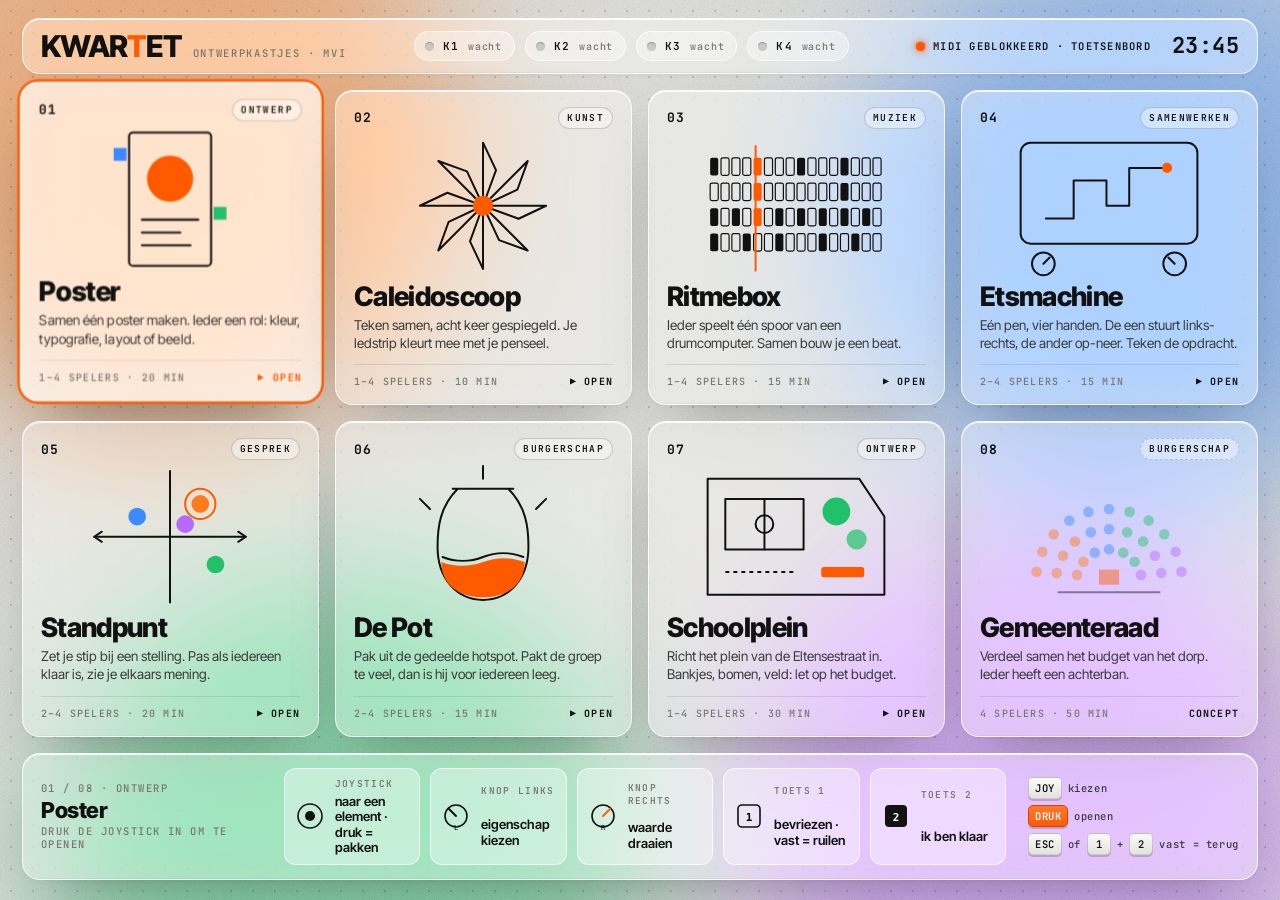
==== commit 5bfdf4f8: "Tijdelijke upload KWARTET-bestanden voor openvakken.nl Co-Authored-By: Claude Opus 5.5 <noreply@anth" ====
--- a/index.html
+++ b/index.html
@@ -2,807 +2,288 @@
 <html lang="nl">
 <head>
 <meta charset="utf-8">
-<meta name="viewport" content="width=device-width, initial-scale=1, viewport-fit=cover">
-<title>Polyfonie – luisterlijst</title>
-<meta name="description" content="Luisterlijst en uitleganimatie over polyfonie voor het vak muziek: klassiek, canons en pop.">
-<link rel="preconnect" href="https://fonts.googleapis.com">
-<link rel="stylesheet" href="https://fonts.googleapis.com/css2?family=Fraunces:opsz,wght@9..144,400;9..144,600&family=Source+Sans+3:wght@400;600&display=swap">
+<meta name="viewport" content="width=device-width, initial-scale=1">
+<title>KWARTET · start</title>
+<link rel="stylesheet" href="te-glas.css">
 <style>
-/* Layout: donkere concertzaal. Opener met animatie, dan een overzichtsstrook, dan drie groepen met video’s in een lijst (kader). */
-:root{
-  --bg:#120f14; --bg2:#1a1620; --paper:#211c28; --fg:#f4eee6; --muted:#a79c93; --line:#332c3b;
-  --accent:#f2b56b; --accent2:#7fd1c5; --accent3:#e98fb6; --accent4:#9fb4ff; --accent-fg:#1d1a17;
-  --frame:#2b2433; --frame-edge:#4a3f55;
-  --display:"Fraunces",Georgia,"Times New Roman",serif; --body:"Source Sans 3","Segoe UI",Helvetica,Arial,sans-serif;
-  --chip:#2a2331; --paper2:#201d15; --accent-fg2:#1d1a17; color-scheme:dark;
-}
-*{box-sizing:border-box}
-html,body{margin:0}
-body{background:var(--bg);color:var(--fg);font-family:var(--body);font-size:17px;line-height:1.55;
-  padding-left:max(16px,env(safe-area-inset-left,0px));padding-right:max(16px,env(safe-area-inset-right,0px));padding-block:0 80px}
-a{color:inherit}
-.wrap{max-width:1120px;margin:0 auto}
-h1,h2,h3{font-family:var(--display);font-weight:400;margin:0;text-wrap:balance;line-height:1.1}
-.eyebrow{font-size:.78rem;text-transform:uppercase;letter-spacing:.1em;color:var(--muted);margin:0}
-.lead{margin:0;color:var(--muted);max-width:62ch}
-
-/* top nav */
-nav.top{position:sticky;top:0;z-index:20;background:rgba(18,15,20,.85);backdrop-filter:blur(10px);border-bottom:1px solid var(--line);margin-inline:calc(-1*max(16px,env(safe-area-inset-left,0px))) calc(-1*max(16px,env(safe-area-inset-right,0px)));padding-inline:max(16px,env(safe-area-inset-left,0px)) max(16px,env(safe-area-inset-right,0px))}
-nav.top .wrap{display:flex;align-items:center;gap:18px;height:58px;flex-wrap:wrap}
-nav.top .brand{font-family:var(--display);font-size:1.25rem;text-decoration:none;color:var(--fg)}
-nav.top .brand i{display:inline-block;width:10px;height:10px;border-radius:50%;background:var(--accent);margin-right:10px;vertical-align:middle}
-nav.top ul{display:flex;gap:4px;list-style:none;margin:0 0 0 auto;padding:0;flex-wrap:wrap}
-nav.top li a{display:block;padding:6px 12px;border-radius:999px;text-decoration:none;color:var(--muted);font-weight:600;font-size:.92rem}
-nav.top li a:hover{color:var(--fg);background:var(--chip)}
-
-/* hero */
-.hero{display:grid;grid-template-columns:1.1fr 1fr;gap:40px;align-items:center;padding-block:56px 40px}
-.hero h1{font-size:clamp(2.6rem,6vw,4.6rem);letter-spacing:-.01em}
-.hero h1 em{font-style:italic;color:var(--accent)}
-.hero p.big{font-size:1.2rem;color:var(--fg);max-width:48ch;margin:18px 0 0}
-.hero .voices{display:flex;flex-direction:column;gap:7px;width:100%;max-width:360px;margin-top:26px}
-.hero .voices span{height:4px;border-radius:2px}
-.hero .voices span:nth-child(1){background:var(--accent);width:100%}
-.hero .voices span:nth-child(2){background:var(--accent2);width:78%}
-.hero .voices span:nth-child(3){background:var(--accent3);width:90%}
-.hero .voices span:nth-child(4){background:var(--accent4);width:60%}
-.defs{display:grid;gap:14px;margin-top:30px}
-.def{display:grid;grid-template-columns:150px 1fr;gap:14px;align-items:baseline;padding:12px 0;border-top:1px solid var(--line)}
-.def b{font-family:var(--display);font-weight:600;font-size:1.15rem}
-.def span{color:var(--muted)}
-
-/* overview */
-.overview{display:grid;grid-template-columns:repeat(3,1fr);gap:16px;padding-block:10px 56px}
-.ov{display:flex;flex-direction:column;gap:10px;padding:22px;border-radius:16px;background:var(--paper);border:1px solid var(--line);text-decoration:none;position:relative;overflow:hidden}
-.ov::after{content:"";position:absolute;inset:auto -30px -30px auto;width:120px;height:120px;border-radius:50%;opacity:.18;background:var(--c)}
-.ov .n{font-family:var(--display);font-size:3rem;line-height:1;color:var(--c)}
-.ov h3{font-size:1.35rem}
-.ov p{margin:0;color:var(--muted);font-size:.95rem}
-.ov .go{margin-top:auto;font-weight:600;color:var(--c)}
-
-/* animation block */
-.anim{padding-block:10px 64px}
-.anim .intro{display:flex;justify-content:space-between;align-items:end;gap:20px;flex-wrap:wrap;margin-bottom:18px}
-.anim h2{font-size:clamp(1.8rem,4vw,2.6rem)}
-.anim .intro .lead{max-width:52ch}
-.anim .box{display:flex;flex-direction:column;gap:14px}
-.frame-lg{padding:14px;border-radius:22px;background:linear-gradient(160deg,var(--frame-edge),var(--frame) 40%,var(--frame));box-shadow:0 30px 70px rgba(0,0,0,.5),inset 0 1px 0 rgba(255,255,255,.08)}
-
-/* groups */
-.group{padding-block:28px 56px;border-top:1px solid var(--line)}
-.group-head{display:grid;gap:8px;margin-bottom:28px;max-width:70ch}
-.group h2{font-size:clamp(1.9rem,4.5vw,2.8rem)}
-.grid{display:grid;grid-template-columns:repeat(2,1fr);gap:28px}
-.piece{display:flex;flex-direction:column;gap:14px;min-width:0}
-.frame{padding:10px;border-radius:18px;background:linear-gradient(160deg,var(--frame-edge),var(--frame) 45%,var(--frame));box-shadow:0 18px 40px rgba(0,0,0,.45),inset 0 1px 0 rgba(255,255,255,.08)}
-.player{position:relative;aspect-ratio:16/9;max-width:100%;border-radius:10px;overflow:hidden;background:#000}
-.player iframe{position:absolute;inset:0;width:100%;height:100%;border:0}
-.info{display:flex;flex-direction:column;gap:4px;padding-inline:6px;min-width:0}
-.head{display:flex;align-items:center;gap:10px;flex-wrap:wrap;margin-bottom:4px}
-.num{font-family:var(--display);color:var(--muted);font-variant-numeric:tabular-nums;font-size:1rem}
-.chip{font-size:.78rem;font-weight:600;text-transform:uppercase;letter-spacing:.06em;background:var(--chip);color:var(--accent);padding:4px 10px;border-radius:999px}
-.year{font-size:.85rem;color:var(--muted)}
-.piece h3{font-size:1.45rem}
-.artist{margin:0;color:var(--muted);font-size:1rem}
-.tip{margin:8px 0 0;color:var(--fg);font-size:.97rem;padding-left:12px;border-left:2px solid var(--accent2)}
-.out{margin-top:8px;font-size:.9rem;color:var(--muted);text-decoration:none;font-weight:600;align-self:flex-start}
-.out:hover{color:var(--fg)}
-#canons .chip{color:var(--accent2)} #canons .tip{border-color:var(--accent3)}
-#pop .chip{color:var(--accent3)} #pop .tip{border-color:var(--accent4)}
-
-footer{border-top:1px solid var(--line);padding-top:22px;color:var(--muted);font-size:.9rem;display:flex;justify-content:space-between;gap:16px;flex-wrap:wrap}
-
-@media (max-width:860px){
-  .hero{grid-template-columns:1fr;gap:28px;padding-block:36px 28px}
-  .overview{grid-template-columns:1fr}
-  .grid{grid-template-columns:1fr}
-  .def{grid-template-columns:1fr;gap:4px}
-}
-@media (prefers-reduced-motion: reduce){ nav.top{backdrop-filter:none} }
-.screen{position:relative;width:100%;aspect-ratio:16/9;max-width:100%;background:#120f14;border-radius:14px;overflow:hidden;box-shadow:0 12px 40px rgba(0,0,0,.25)}
-canvas{display:block;width:100%;height:100%}
-.bigplay{position:absolute;inset:0;display:flex;align-items:center;justify-content:center;background:rgba(10,8,12,.35);border:0;cursor:pointer;color:#fff}
-.bigplay span{display:flex;align-items:center;gap:12px;background:rgba(255,255,255,.14);backdrop-filter:blur(6px);padding:14px 26px;border-radius:999px;font:600 1.1rem var(--body)}
-.bigplay svg{width:26px;height:26px;fill:#fff}
-.bigplay:focus-visible{outline:3px solid #fff;outline-offset:-6px}
-
-.transport{display:flex;align-items:center;gap:12px;flex-wrap:wrap}
-button.ctl{font:600 .95rem var(--body);border:1px solid var(--line);background:var(--paper);color:var(--fg);padding:9px 16px;border-radius:999px;cursor:pointer;display:inline-flex;align-items:center;gap:8px}
-button.ctl.primary{background:var(--accent);color:var(--accent-fg);border-color:transparent}
-button.ctl svg{width:16px;height:16px;fill:currentColor}
-button.ctl:focus-visible{outline:3px solid var(--accent);outline-offset:2px}
-.time{font-variant-numeric:tabular-nums;color:var(--muted);font-size:.95rem;margin-left:auto}
-.progress{height:6px;background:var(--line);border-radius:3px;overflow:hidden;cursor:pointer;position:relative}
-.progress i{display:block;height:100%;width:0;background:var(--accent)}
-.chips{display:flex;gap:8px;flex-wrap:wrap}
-.chips button{font:600 .88rem var(--body);background:var(--chip);color:var(--fg);border:1px solid transparent;padding:7px 13px;border-radius:999px;cursor:pointer}
-.chips button[aria-current="true"]{border-color:var(--accent);color:var(--accent)}
-.chips button:focus-visible{outline:3px solid var(--accent);outline-offset:2px}
-.note{color:var(--muted);font-size:.92rem;margin:0}
-@media (prefers-reduced-motion: reduce){ .bigplay span{backdrop-filter:none} }
-
-.screen{box-shadow:none;border-radius:12px}
-.transport .time{margin-left:auto}
+/* Startpagina: kop, 4x2 tegels, onderbalk met de bediening van de gekozen app. */
+.pagina{position:relative;z-index:1;height:100vh;display:grid;grid-template-rows:auto 1fr auto;gap:16px;padding:18px 22px 20px 22px}
+
+/* ---- kop ---- */
+.kopbalk{display:grid;grid-template-columns:auto 1fr auto;align-items:center;gap:24px;padding:12px 18px}
+.merk{display:flex;align-items:baseline;gap:12px}
+.merk .woord{font:800 30px/1 var(--f);letter-spacing:-.03em}
+.merk .woord span{color:var(--oranje)}
+.merk .sub{font:500 10.5px var(--m);letter-spacing:.16em;text-transform:uppercase;color:var(--muted)}
+.kastjes{display:flex;justify-content:center;gap:10px}
+.kastje{display:flex;align-items:center;gap:9px;padding:7px 12px 7px 10px;border-radius:999px;background:rgba(255,255,255,.35);border:1px solid rgba(255,255,255,.7);font:600 11px var(--m);letter-spacing:.1em;transition:background .2s}
+.kastje .led{--k:var(--kk)}
+.kastje small{font:500 10px var(--m);color:var(--muted);letter-spacing:.08em}
+.kastje.aan{background:rgba(255,255,255,.75)}
+.kastje.puls{animation:puls .35s ease-out}
+@keyframes puls{0%{transform:scale(1.07)}100%{transform:scale(1)}}
+.rechts{display:flex;align-items:center;gap:16px}
+.midi{display:flex;align-items:center;gap:8px;font:600 10.5px var(--m);letter-spacing:.12em;text-transform:uppercase}
+.klok{font:700 22px/1 var(--m);letter-spacing:.02em;min-width:72px;text-align:right}
+
+/* ---- tegels ---- */
+.raster{display:grid;grid-template-columns:repeat(4,1fr);grid-template-rows:repeat(2,1fr);gap:16px;min-height:0}
+.tegel{display:grid;grid-template-rows:auto 1fr auto;padding:16px 18px 16px 18px;text-decoration:none;color:inherit;cursor:pointer;overflow:hidden;
+  transition:transform .22s cubic-bezier(.2,.8,.2,1),background .22s,box-shadow .22s;outline:none}
+.tegel:hover{background:rgba(255,255,255,.55)}
+.tegel .rij1{display:flex;justify-content:space-between;align-items:center}
+.tegel .nr{font:700 13px var(--m)}
+.tag{font:600 9.5px/1 var(--m);letter-spacing:.14em;text-transform:uppercase;padding:5px 8px;border-radius:999px;border:1px solid var(--hair-2);background:rgba(255,255,255,.4)}
+.tegel .beeld{display:grid;place-items:center;min-height:0}
+.tegel .beeld svg{width:min(78%,230px);height:auto;max-height:100%;overflow:visible}
+.tegel .beeld svg *{vector-effect:non-scaling-stroke}
+.tegel h2{font:800 clamp(22px,2.1vw,32px)/1 var(--f);letter-spacing:-.025em;margin:0 0 6px}
+.tegel p{margin:0;font-size:13.5px;line-height:1.35;color:var(--ink-2);min-height:2.7em}
+.tegel .voet{display:flex;justify-content:space-between;align-items:center;margin-top:12px;padding-top:10px;border-top:1px solid var(--hair)}
+.tegel .voet span{font:500 10px var(--m);letter-spacing:.12em;text-transform:uppercase;color:var(--muted)}
+.tegel .voet .open{color:var(--ink);font-weight:700}
+.tegel.binnenkort .beeld,.tegel.concept .beeld{opacity:.45}
+.tegel.binnenkort .tag,.tegel.concept .tag{border-style:dashed}
+.tegel.gekozen{transform:translateY(-6px) scale(1.015);background:rgba(255,255,255,.7);
+  box-shadow:inset 0 1px 0 #fff,0 0 0 2.5px var(--kies,var(--oranje)),0 34px 70px -28px rgba(0,0,0,.45)}
+.tegel.gekozen .voet .open{color:var(--oranje)}
+.tegel.gekozen .beeld svg .acc{animation:knipper 1.4s steps(2,jump-none) infinite}
+@keyframes knipper{50%{opacity:.35}}
+.tegel.schud{animation:schud .4s}
+@keyframes schud{20%{transform:translateX(-6px)}40%{transform:translateX(6px)}60%{transform:translateX(-4px)}80%{transform:translateX(3px)}}
+.wijzer{position:absolute;top:12px;right:12px;display:none}
+
+/* ---- onderbalk ---- */
+.onder{display:grid;grid-template-columns:minmax(220px,1.1fr) 3.6fr auto;gap:22px;align-items:stretch;padding:14px 18px}
+.gekozen-info{display:grid;align-content:center;gap:4px}
+.gekozen-info .groot{font:800 22px/1 var(--f);letter-spacing:-.02em}
+.bediening{display:grid;grid-template-columns:repeat(5,1fr);gap:10px}
+.ctl{display:grid;grid-template-columns:auto 1fr;gap:4px 10px;align-items:center;padding:8px 10px;border-radius:12px;background:rgba(255,255,255,.38);border:1px solid rgba(255,255,255,.7)}
+.ctl svg{grid-row:span 2;width:30px;height:30px}
+.ctl .wat{font:600 9.5px var(--m);letter-spacing:.14em;text-transform:uppercase;color:var(--muted)}
+.ctl .doet{font:600 13px/1.2 var(--f)}
+.terug{display:grid;align-content:center;gap:6px;font:500 10.5px var(--m);letter-spacing:.06em;color:var(--ink-2);white-space:nowrap}
+.terug div{display:flex;align-items:center;gap:6px}
+.melding{position:fixed;left:50%;top:92px;transform:translateX(-50%);z-index:30;padding:10px 16px;font:600 12px var(--m);letter-spacing:.1em;text-transform:uppercase;opacity:0;transition:opacity .25s;pointer-events:none}
+.melding.aan{opacity:1}
+@media (max-height:820px){.tegel p{display:none}.onder{padding:10px 14px}}
 </style>
 </head>
 <body>
-<nav class="top"><div class="wrap">
-  <a class="brand" href="#top"><i></i>Polyfonie</a>
-  <ul>
-    <li><a href="#animatie">Uitleg</a></li>
-    <li><a href="#klassiek">Klassiek</a></li>
-    <li><a href="#canons">Canons</a></li>
-    <li><a href="#pop">Pop & film</a></li>
-  </ul>
-</div></nav>
-
-<main class="wrap" id="top">
-  <header class="hero">
-    <div>
-      <p class="eyebrow">Muziek · luisterlijst</p>
-      <h1>Meerdere stemmen,<br>elk met een <em>eigen</em> melodie.</h1>
-      <p class="big">Dat is polyfonie. Op deze pagina: een korte animatie die het laat zien en horen, en 25 nummers van Bach tot Billie Eilish om het zelf te ontdekken.</p>
-      <div class="voices" aria-hidden="true"><span></span><span></span><span></span><span></span></div>
-    </div>
-    <div class="defs">
-      <div class="def"><b>Monofonie</b><span>Eén melodie, verder niets. Alleen zingen onder de douche.</span></div>
-      <div class="def"><b>Homofonie</b><span>Eén melodie is de baas, de akkoorden lopen mee. Bijna elke popsong.</span></div>
-      <div class="def"><b>Polyfonie</b><span>Meerdere stemmen met elk een eigen melodie. Niemand begeleidt, en toch past het.</span></div>
-      <div class="def"><b>Canon &amp; fuga</b><span>Twee beroemde vormen van polyfonie: dezelfde melodie later beginnen (canon), of één thema dat door alle stemmen reist (fuga).</span></div>
+<div class="te-achtergrond"><i></i><i></i><i></i><i></i></div>
+
+<div class="pagina">
+  <header class="kopbalk glas">
+    <div class="merk"><div class="woord">KWAR<span>T</span>ET</div><div class="sub">ontwerpkastjes · mvi</div></div>
+    <div class="kastjes" id="kastjes"></div>
+    <div class="rechts">
+      <div class="midi"><span class="led" id="midiLed"></span><span id="midiTekst">toetsenbord</span></div>
+      <div class="klok" id="klok">--:--</div>
     </div>
   </header>
 
-  <section class="overview" aria-label="Overzicht">
-    <a class="ov" href="#animatie" style="--c:var(--accent4)"><span class="n">1½</span><h3>minuut uitleg</h3><p>Animatie met geluid: van één stem naar vier stemmen.</p><span class="go">Bekijk de animatie ↓</span></a>
-    <a class="ov" href="#klassiek" style="--c:var(--accent)"><span class="n">10</span><h3>Klassiek &amp; vroege muziek</h3><p>Fuga’s, missen en motetten. Tot 40 stemmen tegelijk.</p><span class="go">Naar klassiek ↓</span></a>
-    <a class="ov" href="#pop" style="--c:var(--accent3)"><span class="n">15</span><h3>Canons, pop &amp; film</h3><p>Van Vader Jacob tot Queen, Radiohead en Star Wars.</p><span class="go">Naar pop &amp; film ↓</span></a>
-  </section>
-
-  <section class="anim" id="animatie">
-    <div class="intro">
-      <div>
-        <p class="eyebrow">Eerst kijken</p>
-        <h2>Wat is polyfonie?</h2>
-      </div>
-      <p class="lead">Eerst één stem, dan akkoorden erbij, dan stemmen die allemaal hun eigen gang gaan. Zet het geluid aan: je hoort wat je ziet.</p>
+  <main class="raster" id="raster"></main>
+
+  <footer class="onder glas">
+    <div class="gekozen-info">
+      <div class="label" id="gNr">01 / 08</div>
+      <div class="groot" id="gNaam">Poster</div>
+      <div class="label" id="gStatus">druk de joystick in om te openen</div>
     </div>
-    <div class="box">
-      <div class="frame-lg">
-<div class="screen" id="screen">
-  <canvas id="cv" width="1280" height="720" aria-label="Animatie over polyfonie"></canvas>
-  <button class="bigplay" id="bigplay" aria-label="Afspelen"><span><svg viewBox="0 0 24 24"><path d="M8 5v14l11-7z"/></svg>Afspelen met geluid</span></button>
+    <div class="bediening" id="bediening"></div>
+    <div class="terug">
+      <div><span class="kap">joy</span> kiezen</div>
+      <div><span class="kap oranje">druk</span> openen</div>
+      <div><span class="kap">esc</span> of <span class="kap">1</span>+<span class="kap">2</span> vast = terug</div>
+    </div>
+  </footer>
 </div>
-
-      </div>
-      <div class="progress" id="progress" role="slider" aria-label="Voortgang" aria-valuemin="0" aria-valuemax="100" aria-valuenow="0" tabindex="0"><i id="bar"></i></div>
-      <div class="transport">
-        <button class="ctl primary" id="play"><svg viewBox="0 0 24 24"><path d="M8 5v14l11-7z"/></svg><span id="playtxt">Afspelen</span></button>
-        <button class="ctl" id="restart"><svg viewBox="0 0 24 24"><path d="M12 5V2L7 6l5 4V7a5 5 0 1 1-5 5H5a7 7 0 1 0 7-7z"/></svg>Opnieuw</button>
-        <button class="ctl" id="sound" aria-pressed="true"><svg viewBox="0 0 24 24"><path d="M3 9v6h4l5 5V4L7 9H3zm13.5 3A4.5 4.5 0 0 0 14 8v8a4.5 4.5 0 0 0 2.5-4z"/></svg><span id="soundtxt">Geluid aan</span></button>
-        <span class="time" id="time">0:00 / 0:00</span>
-      </div>
-      <div class="chips" id="chips" aria-label="Hoofdstukken"></div>
-    </div>
-  </section>
-
-    <section class="group" id="klassiek">
-      <div class="group-head">
-        <p class="eyebrow">10 nummers</p>
-        <h2>Klassiek &amp; vroege muziek</h2>
-        <p class="lead">Hier is polyfonie uitgevonden. Luister naar hoe stemmen één voor één binnenkomen.</p>
-      </div>
-      <div class="grid">
-      <article class="piece" id="p1">
-        <div class="frame">
-          <div class="player">
-            <iframe src="https://www.youtube-nocookie.com/embed/ddbxFi3-UO4?rel=0&modestbranding=1" title="Fuga in g-klein “Kleine fuga”, BWV 578 – Johann Sebastian Bach" loading="lazy" allow="accelerometer; autoplay; clipboard-write; encrypted-media; gyroscope; picture-in-picture; web-share" referrerpolicy="strict-origin-when-cross-origin" allowfullscreen></iframe>
-          </div>
-        </div>
-        <div class="info">
-          <div class="head"><span class="num">01</span><span class="chip">4 stemmen</span><span class="year">ca. 1705</span></div>
-          <h3>Fuga in g-klein “Kleine fuga”, BWV 578</h3>
-          <p class="artist">Johann Sebastian Bach</p>
-          <p class="tip">Deze video tekent elke stem als een lijn. Tel ze mee: 1, 2, 3, 4.</p>
-          <a class="out" href="https://www.youtube.com/watch?v=ddbxFi3-UO4" target="_blank" rel="noopener">Open op YouTube ↗</a>
-        </div>
-      </article>
-      <article class="piece" id="p2">
-        <div class="frame">
-          <div class="player">
-            <iframe src="https://www.youtube-nocookie.com/embed/Tybs1T9OLBg?rel=0&modestbranding=1" title="Die Kunst der Fuge, Contrapunctus I – Johann Sebastian Bach" loading="lazy" allow="accelerometer; autoplay; clipboard-write; encrypted-media; gyroscope; picture-in-picture; web-share" referrerpolicy="strict-origin-when-cross-origin" allowfullscreen></iframe>
-          </div>
-        </div>
-        <div class="info">
-          <div class="head"><span class="num">02</span><span class="chip">4 stemmen</span><span class="year">1742–1750</span></div>
-          <h3>Die Kunst der Fuge, Contrapunctus I</h3>
-          <p class="artist">Johann Sebastian Bach</p>
-          <p class="tip">Zelfde thema, vier keer. Let op wanneer het thema ondersteboven klinkt.</p>
-          <a class="out" href="https://www.youtube.com/watch?v=Tybs1T9OLBg" target="_blank" rel="noopener">Open op YouTube ↗</a>
-        </div>
-      </article>
-      <article class="piece" id="p3">
-        <div class="frame">
-          <div class="player">
-            <iframe src="https://www.youtube-nocookie.com/embed/9trH72h6EDc?rel=0&modestbranding=1" title="Jesu, Joy of Man’s Desiring – Johann Sebastian Bach" loading="lazy" allow="accelerometer; autoplay; clipboard-write; encrypted-media; gyroscope; picture-in-picture; web-share" referrerpolicy="strict-origin-when-cross-origin" allowfullscreen></iframe>
-          </div>
-        </div>
-        <div class="info">
-          <div class="head"><span class="num">03</span><span class="chip">koor + orkest</span><span class="year">1723</span></div>
-          <h3>Jesu, Joy of Man’s Desiring</h3>
-          <p class="artist">Johann Sebastian Bach</p>
-          <p class="tip">De snelle triolen-lijn en het langzame koraal lopen tegelijk, los van elkaar.</p>
-          <a class="out" href="https://www.youtube.com/watch?v=9trH72h6EDc" target="_blank" rel="noopener">Open op YouTube ↗</a>
-        </div>
-      </article>
-      <article class="piece" id="p4">
-        <div class="frame">
-          <div class="player">
-            <iframe src="https://www.youtube-nocookie.com/embed/ZX4uEAU-gag?rel=0&modestbranding=1" title="Spem in alium – Thomas Tallis" loading="lazy" allow="accelerometer; autoplay; clipboard-write; encrypted-media; gyroscope; picture-in-picture; web-share" referrerpolicy="strict-origin-when-cross-origin" allowfullscreen></iframe>
-          </div>
-        </div>
-        <div class="info">
-          <div class="head"><span class="num">04</span><span class="chip">40 stemmen</span><span class="year">ca. 1570</span></div>
-          <h3>Spem in alium</h3>
-          <p class="artist">Thomas Tallis</p>
-          <p class="tip">Het record van deze lijst. Acht koren van elk vijf stemmen.</p>
-          <a class="out" href="https://www.youtube.com/watch?v=ZX4uEAU-gag" target="_blank" rel="noopener">Open op YouTube ↗</a>
-        </div>
-      </article>
-      <article class="piece" id="p5">
-        <div class="frame">
-          <div class="player">
-            <iframe src="https://www.youtube-nocookie.com/embed/3n8XdKkrqgo?rel=0&modestbranding=1" title="Missa Papae Marcelli: Kyrie – Giovanni Pierluigi da Palestrina" loading="lazy" allow="accelerometer; autoplay; clipboard-write; encrypted-media; gyroscope; picture-in-picture; web-share" referrerpolicy="strict-origin-when-cross-origin" allowfullscreen></iframe>
-          </div>
-        </div>
-        <div class="info">
-          <div class="head"><span class="num">05</span><span class="chip">6 stemmen</span><span class="year">1562</span></div>
-          <h3>Missa Papae Marcelli: Kyrie</h3>
-          <p class="artist">Giovanni Pierluigi da Palestrina</p>
-          <p class="tip">Zo glad dat je bijna vergeet dat het zes aparte melodieën zijn.</p>
-          <a class="out" href="https://www.youtube.com/watch?v=3n8XdKkrqgo" target="_blank" rel="noopener">Open op YouTube ↗</a>
-        </div>
-      </article>
-      <article class="piece" id="p6">
-        <div class="frame">
-          <div class="player">
-            <iframe src="https://www.youtube-nocookie.com/embed/xGkb5KFwx1I?rel=0&modestbranding=1" title="Ave Maria… virgo serena – Josquin des Prez" loading="lazy" allow="accelerometer; autoplay; clipboard-write; encrypted-media; gyroscope; picture-in-picture; web-share" referrerpolicy="strict-origin-when-cross-origin" allowfullscreen></iframe>
-          </div>
-        </div>
-        <div class="info">
-          <div class="head"><span class="num">06</span><span class="chip">4 stemmen</span><span class="year">ca. 1485</span></div>
-          <h3>Ave Maria… virgo serena</h3>
-          <p class="artist">Josquin des Prez</p>
-          <p class="tip">Elke zin start als een mini-canon: stem 1 begint, de rest volgt.</p>
-          <a class="out" href="https://www.youtube.com/watch?v=xGkb5KFwx1I" target="_blank" rel="noopener">Open op YouTube ↗</a>
-        </div>
-      </article>
-      <article class="piece" id="p7">
-        <div class="frame">
-          <div class="player">
-            <iframe src="https://www.youtube-nocookie.com/embed/wMw3Nj2iUNg?rel=0&modestbranding=1" title="Messiah: “And He shall purify” – Georg Friedrich Händel" loading="lazy" allow="accelerometer; autoplay; clipboard-write; encrypted-media; gyroscope; picture-in-picture; web-share" referrerpolicy="strict-origin-when-cross-origin" allowfullscreen></iframe>
-          </div>
-        </div>
-        <div class="info">
-          <div class="head"><span class="num">07</span><span class="chip">koor, 4 stemmen</span><span class="year">1741</span></div>
-          <h3>Messiah: “And He shall purify”</h3>
-          <p class="artist">Georg Friedrich Händel</p>
-          <p class="tip">Koorfuga: het thema springt van sopraan naar alt naar tenor naar bas.</p>
-          <a class="out" href="https://www.youtube.com/watch?v=wMw3Nj2iUNg" target="_blank" rel="noopener">Open op YouTube ↗</a>
-        </div>
-      </article>
-      <article class="piece" id="p8">
-        <div class="frame">
-          <div class="player">
-            <iframe src="https://www.youtube-nocookie.com/embed/usfiAsWR4qU?rel=0&modestbranding=1" title="Messiah: “Hallelujah” – Georg Friedrich Händel" loading="lazy" allow="accelerometer; autoplay; clipboard-write; encrypted-media; gyroscope; picture-in-picture; web-share" referrerpolicy="strict-origin-when-cross-origin" allowfullscreen></iframe>
-          </div>
-        </div>
-        <div class="info">
-          <div class="head"><span class="num">08</span><span class="chip">koor, 4 stemmen</span><span class="year">1741</span></div>
-          <h3>Messiah: “Hallelujah”</h3>
-          <p class="artist">Georg Friedrich Händel</p>
-          <p class="tip">Wissel af: soms zingt iedereen hetzelfde (homofoon), soms gaat elke stem los (polyfoon).</p>
-          <a class="out" href="https://www.youtube.com/watch?v=usfiAsWR4qU" target="_blank" rel="noopener">Open op YouTube ↗</a>
-        </div>
-      </article>
-      <article class="piece" id="p9">
-        <div class="frame">
-          <div class="player">
-            <iframe src="https://www.youtube-nocookie.com/embed/SiX3z_fOR5k?rel=0&modestbranding=1" title="Symfonie nr. 41 “Jupiter”, finale – Wolfgang Amadeus Mozart" loading="lazy" allow="accelerometer; autoplay; clipboard-write; encrypted-media; gyroscope; picture-in-picture; web-share" referrerpolicy="strict-origin-when-cross-origin" allowfullscreen></iframe>
-          </div>
-        </div>
-        <div class="info">
-          <div class="head"><span class="num">09</span><span class="chip">5 thema’s</span><span class="year">1788</span></div>
-          <h3>Symfonie nr. 41 “Jupiter”, finale</h3>
-          <p class="artist">Wolfgang Amadeus Mozart</p>
-          <p class="tip">Aan het eind klinken vijf thema’s tegelijk. Deze video laat ze als vormen zien.</p>
-          <a class="out" href="https://www.youtube.com/watch?v=SiX3z_fOR5k" target="_blank" rel="noopener">Open op YouTube ↗</a>
-        </div>
-      </article>
-      <article class="piece" id="p10">
-        <div class="frame">
-          <div class="player">
-            <iframe src="https://www.youtube-nocookie.com/embed/JvNQLJ1_HQ0?rel=0&modestbranding=1" title="Canon in D – Johann Pachelbel" loading="lazy" allow="accelerometer; autoplay; clipboard-write; encrypted-media; gyroscope; picture-in-picture; web-share" referrerpolicy="strict-origin-when-cross-origin" allowfullscreen></iframe>
-          </div>
-        </div>
-        <div class="info">
-          <div class="head"><span class="num">10</span><span class="chip">3 violen + bas</span><span class="year">ca. 1680</span></div>
-          <h3>Canon in D</h3>
-          <p class="artist">Johann Pachelbel</p>
-          <p class="tip">Drie violen spelen exact hetzelfde, steeds twee maten later.</p>
-          <a class="out" href="https://www.youtube.com/watch?v=JvNQLJ1_HQ0" target="_blank" rel="noopener">Open op YouTube ↗</a>
-        </div>
-      </article>
-      </div>
-    </section>
-    <section class="group" id="canons">
-      <div class="group-head">
-        <p class="eyebrow">3 nummers</p>
-        <h2>Canons om zelf te zingen</h2>
-        <p class="lead">Polyfonie in zijn simpelste vorm: iedereen zingt hetzelfde, maar niet tegelijk.</p>
-      </div>
-      <div class="grid">
-      <article class="piece" id="p11">
-        <div class="frame">
-          <div class="player">
-            <iframe src="https://www.youtube-nocookie.com/embed/vhldR386_Ng?rel=0&modestbranding=1" title="Vader Jacob – Traditioneel" loading="lazy" allow="accelerometer; autoplay; clipboard-write; encrypted-media; gyroscope; picture-in-picture; web-share" referrerpolicy="strict-origin-when-cross-origin" allowfullscreen></iframe>
-          </div>
-        </div>
-        <div class="info">
-          <div class="head"><span class="num">11</span><span class="chip">canon</span></div>
-          <h3>Vader Jacob</h3>
-          <p class="artist">Traditioneel</p>
-          <p class="tip">Probeer het in de klas: groep 2 start als groep 1 bij “slaapt gij nog” is.</p>
-          <a class="out" href="https://www.youtube.com/watch?v=vhldR386_Ng" target="_blank" rel="noopener">Open op YouTube ↗</a>
-        </div>
-      </article>
-      <article class="piece" id="p12">
-        <div class="frame">
-          <div class="player">
-            <iframe src="https://www.youtube-nocookie.com/embed/vJM2w1JgKws?rel=0&modestbranding=1" title="Row, Row, Row Your Boat – Traditioneel" loading="lazy" allow="accelerometer; autoplay; clipboard-write; encrypted-media; gyroscope; picture-in-picture; web-share" referrerpolicy="strict-origin-when-cross-origin" allowfullscreen></iframe>
-          </div>
-        </div>
-        <div class="info">
-          <div class="head"><span class="num">12</span><span class="chip">canon</span></div>
-          <h3>Row, Row, Row Your Boat</h3>
-          <p class="artist">Traditioneel</p>
-          <p class="tip">In 4 groepen wordt het pas echt vol.</p>
-          <a class="out" href="https://www.youtube.com/watch?v=vJM2w1JgKws" target="_blank" rel="noopener">Open op YouTube ↗</a>
-        </div>
-      </article>
-      <article class="piece" id="p13">
-        <div class="frame">
-          <div class="player">
-            <iframe src="https://www.youtube-nocookie.com/embed/9fhJ6XrZ4jg?rel=0&modestbranding=1" title="Dona nobis pacem – Traditioneel" loading="lazy" allow="accelerometer; autoplay; clipboard-write; encrypted-media; gyroscope; picture-in-picture; web-share" referrerpolicy="strict-origin-when-cross-origin" allowfullscreen></iframe>
-          </div>
-        </div>
-        <div class="info">
-          <div class="head"><span class="num">13</span><span class="chip">canon, 3 stemmen</span></div>
-          <h3>Dona nobis pacem</h3>
-          <p class="artist">Traditioneel</p>
-          <p class="tip">Drie verschillende melodieën die toevallig perfect over elkaar passen.</p>
-          <a class="out" href="https://www.youtube.com/watch?v=9fhJ6XrZ4jg" target="_blank" rel="noopener">Open op YouTube ↗</a>
-        </div>
-      </article>
-      </div>
-    </section>
-    <section class="group" id="pop">
-      <div class="group-head">
-        <p class="eyebrow">12 nummers</p>
-        <h2>Pop, rock &amp; film</h2>
-        <p class="lead">Polyfonie zit ook in muziek die je al kent. Hier moet je soms even zoeken.</p>
-      </div>
-      <div class="grid">
-      <article class="piece" id="p14">
-        <div class="frame">
-          <div class="player">
-            <iframe src="https://www.youtube-nocookie.com/embed/fJ9rUzIMcZQ?rel=0&modestbranding=1" title="Bohemian Rhapsody – Queen" loading="lazy" allow="accelerometer; autoplay; clipboard-write; encrypted-media; gyroscope; picture-in-picture; web-share" referrerpolicy="strict-origin-when-cross-origin" allowfullscreen></iframe>
-          </div>
-        </div>
-        <div class="info">
-          <div class="head"><span class="num">14</span><span class="chip">gestapelde vocalen</span><span class="year">1975</span></div>
-          <h3>Bohemian Rhapsody</h3>
-          <p class="artist">Queen</p>
-          <p class="tip">Het operagedeelte vanaf ongeveer 3:00: tientallen zanglijnen over elkaar.</p>
-          <a class="out" href="https://www.youtube.com/watch?v=fJ9rUzIMcZQ" target="_blank" rel="noopener">Open op YouTube ↗</a>
-        </div>
-      </article>
-      <article class="piece" id="p15">
-        <div class="frame">
-          <div class="player">
-            <iframe src="https://www.youtube-nocookie.com/embed/hL0tnrl2L_U?rel=0&modestbranding=1" title="Because – The Beatles" loading="lazy" allow="accelerometer; autoplay; clipboard-write; encrypted-media; gyroscope; picture-in-picture; web-share" referrerpolicy="strict-origin-when-cross-origin" allowfullscreen></iframe>
-          </div>
-        </div>
-        <div class="info">
-          <div class="head"><span class="num">15</span><span class="chip">9 stemmen</span><span class="year">1969</span></div>
-          <h3>Because</h3>
-          <p class="artist">The Beatles</p>
-          <p class="tip">Drie zangers, drie keer opgenomen. Negen stemmen in totaal.</p>
-          <a class="out" href="https://www.youtube.com/watch?v=hL0tnrl2L_U" target="_blank" rel="noopener">Open op YouTube ↗</a>
-        </div>
-      </article>
-      <article class="piece" id="p16">
-        <div class="frame">
-          <div class="player">
-            <iframe src="https://www.youtube-nocookie.com/embed/ytN8v3ZpYhY?rel=0&modestbranding=1" title="Paperback Writer – The Beatles" loading="lazy" allow="accelerometer; autoplay; clipboard-write; encrypted-media; gyroscope; picture-in-picture; web-share" referrerpolicy="strict-origin-when-cross-origin" allowfullscreen></iframe>
-          </div>
-        </div>
-        <div class="info">
-          <div class="head"><span class="num">16</span><span class="chip">tegenstem</span><span class="year">1966</span></div>
-          <h3>Paperback Writer</h3>
-          <p class="artist">The Beatles</p>
-          <p class="tip">Aan het eind zingen de achtergrondstemmen hun eigen liedje door de melodie heen.</p>
-          <a class="out" href="https://www.youtube.com/watch?v=ytN8v3ZpYhY" target="_blank" rel="noopener">Open op YouTube ↗</a>
-        </div>
-      </article>
-      <article class="piece" id="p17">
-        <div class="frame">
-          <div class="player">
-            <iframe src="https://www.youtube-nocookie.com/embed/-Jj4s9I-53g?rel=0&modestbranding=1" title="Scarborough Fair / Canticle – Simon &amp; Garfunkel" loading="lazy" allow="accelerometer; autoplay; clipboard-write; encrypted-media; gyroscope; picture-in-picture; web-share" referrerpolicy="strict-origin-when-cross-origin" allowfullscreen></iframe>
-          </div>
-        </div>
-        <div class="info">
-          <div class="head"><span class="num">17</span><span class="chip">2 liedjes tegelijk</span><span class="year">1966</span></div>
-          <h3>Scarborough Fair / Canticle</h3>
-          <p class="artist">Simon &amp; Garfunkel</p>
-          <p class="tip">Twee compleet verschillende liedjes, met verschillende teksten, tegelijk gezongen.</p>
-          <a class="out" href="https://www.youtube.com/watch?v=-Jj4s9I-53g" target="_blank" rel="noopener">Open op YouTube ↗</a>
-        </div>
-      </article>
-      <article class="piece" id="p18">
-        <div class="frame">
-          <div class="player">
-            <iframe src="https://www.youtube-nocookie.com/embed/3cE6xndElN4?rel=0&modestbranding=1" title="Hallelujah – Pentatonix" loading="lazy" allow="accelerometer; autoplay; clipboard-write; encrypted-media; gyroscope; picture-in-picture; web-share" referrerpolicy="strict-origin-when-cross-origin" allowfullscreen></iframe>
-          </div>
-        </div>
-        <div class="info">
-          <div class="head"><span class="num">18</span><span class="chip">5 stemmen a cappella</span><span class="year">2016</span></div>
-          <h3>Hallelujah</h3>
-          <p class="artist">Pentatonix</p>
-          <p class="tip">Geen instrumenten. Elke zanger heeft een eigen lijn.</p>
-          <a class="out" href="https://www.youtube.com/watch?v=3cE6xndElN4" target="_blank" rel="noopener">Open op YouTube ↗</a>
-        </div>
-      </article>
-      <article class="piece" id="p19">
-        <div class="frame">
-          <div class="player">
-            <iframe src="https://www.youtube-nocookie.com/embed/7dSFMUcTuhU?rel=0&modestbranding=1" title="In My Room – Jacob Collier" loading="lazy" allow="accelerometer; autoplay; clipboard-write; encrypted-media; gyroscope; picture-in-picture; web-share" referrerpolicy="strict-origin-when-cross-origin" allowfullscreen></iframe>
-          </div>
-        </div>
-        <div class="info">
-          <div class="head"><span class="num">19</span><span class="chip">veel stemmen</span><span class="year">2016</span></div>
-          <h3>In My Room</h3>
-          <p class="artist">Jacob Collier</p>
-          <p class="tip">Allemaal door één persoon ingezongen, laag voor laag.</p>
-          <a class="out" href="https://www.youtube.com/watch?v=7dSFMUcTuhU" target="_blank" rel="noopener">Open op YouTube ↗</a>
-        </div>
-      </article>
-      <article class="piece" id="p20">
-        <div class="frame">
-          <div class="player">
-            <iframe src="https://www.youtube-nocookie.com/embed/VPLCk-FTVvw?rel=0&modestbranding=1" title="Moon River – Jacob Collier" loading="lazy" allow="accelerometer; autoplay; clipboard-write; encrypted-media; gyroscope; picture-in-picture; web-share" referrerpolicy="strict-origin-when-cross-origin" allowfullscreen></iframe>
-          </div>
-        </div>
-        <div class="info">
-          <div class="head"><span class="num">20</span><span class="chip">veel stemmen</span><span class="year">2019</span></div>
-          <h3>Moon River</h3>
-          <p class="artist">Jacob Collier</p>
-          <p class="tip">Honderden stemmen, en toch hoor je afzonderlijke lijnen bewegen.</p>
-          <a class="out" href="https://www.youtube.com/watch?v=VPLCk-FTVvw" target="_blank" rel="noopener">Open op YouTube ↗</a>
-        </div>
-      </article>
-      <article class="piece" id="p21">
-        <div class="frame">
-          <div class="player">
-            <iframe src="https://www.youtube-nocookie.com/embed/pbMwTqkKSps?rel=0&modestbranding=1" title="when the party’s over – Billie Eilish" loading="lazy" allow="accelerometer; autoplay; clipboard-write; encrypted-media; gyroscope; picture-in-picture; web-share" referrerpolicy="strict-origin-when-cross-origin" allowfullscreen></iframe>
-          </div>
-        </div>
-        <div class="info">
-          <div class="head"><span class="num">21</span><span class="chip">gestapelde tegenstemmen</span><span class="year">2018</span></div>
-          <h3>when the party’s over</h3>
-          <p class="artist">Billie Eilish</p>
-          <p class="tip">Luister naar de zachte stemmen onder de hoofdmelodie: ze lopen hun eigen kant op.</p>
-          <a class="out" href="https://www.youtube.com/watch?v=pbMwTqkKSps" target="_blank" rel="noopener">Open op YouTube ↗</a>
-        </div>
-      </article>
-      <article class="piece" id="p22">
-        <div class="frame">
-          <div class="player">
-            <iframe src="https://www.youtube-nocookie.com/embed/fHiGbolFFGw?rel=0&modestbranding=1" title="Paranoid Android – Radiohead" loading="lazy" allow="accelerometer; autoplay; clipboard-write; encrypted-media; gyroscope; picture-in-picture; web-share" referrerpolicy="strict-origin-when-cross-origin" allowfullscreen></iframe>
-          </div>
-        </div>
-        <div class="info">
-          <div class="head"><span class="num">22</span><span class="chip">meerstemmig</span><span class="year">1997</span></div>
-          <h3>Paranoid Android</h3>
-          <p class="artist">Radiohead</p>
-          <p class="tip">Het langzame middenstuk: de koorachtige stemmen gaan uit elkaar.</p>
-          <a class="out" href="https://www.youtube.com/watch?v=fHiGbolFFGw" target="_blank" rel="noopener">Open op YouTube ↗</a>
-        </div>
-      </article>
-      <article class="piece" id="p23">
-        <div class="frame">
-          <div class="player">
-            <iframe src="https://www.youtube-nocookie.com/embed/RxabLA7UQ9k?rel=0&modestbranding=1" title="Time (Inception) – Hans Zimmer" loading="lazy" allow="accelerometer; autoplay; clipboard-write; encrypted-media; gyroscope; picture-in-picture; web-share" referrerpolicy="strict-origin-when-cross-origin" allowfullscreen></iframe>
-          </div>
-        </div>
-        <div class="info">
-          <div class="head"><span class="num">23</span><span class="chip">lagen</span><span class="year">2010</span></div>
-          <h3>Time (Inception)</h3>
-          <p class="artist">Hans Zimmer</p>
-          <p class="tip">Steeds komt er een laag bij die z’n eigen weg gaat. Tel de lagen.</p>
-          <a class="out" href="https://www.youtube.com/watch?v=RxabLA7UQ9k" target="_blank" rel="noopener">Open op YouTube ↗</a>
-        </div>
-      </article>
-      <article class="piece" id="p24">
-        <div class="frame">
-          <div class="player">
-            <iframe src="https://www.youtube-nocookie.com/embed/8mShLDoJsPw?rel=0&modestbranding=1" title="Duel of the Fates (Star Wars) – John Williams" loading="lazy" allow="accelerometer; autoplay; clipboard-write; encrypted-media; gyroscope; picture-in-picture; web-share" referrerpolicy="strict-origin-when-cross-origin" allowfullscreen></iframe>
-          </div>
-        </div>
-        <div class="info">
-          <div class="head"><span class="num">24</span><span class="chip">koor + orkest</span><span class="year">1999</span></div>
-          <h3>Duel of the Fates (Star Wars)</h3>
-          <p class="artist">John Williams</p>
-          <p class="tip">Het koor en het orkest hebben allebei een eigen melodie.</p>
-          <a class="out" href="https://www.youtube.com/watch?v=8mShLDoJsPw" target="_blank" rel="noopener">Open op YouTube ↗</a>
-        </div>
-      </article>
-      <article class="piece" id="p25">
-        <div class="frame">
-          <div class="player">
-            <iframe src="https://www.youtube-nocookie.com/embed/FTQbiNvZqaY?rel=0&modestbranding=1" title="Africa – Toto" loading="lazy" allow="accelerometer; autoplay; clipboard-write; encrypted-media; gyroscope; picture-in-picture; web-share" referrerpolicy="strict-origin-when-cross-origin" allowfullscreen></iframe>
-          </div>
-        </div>
-        <div class="info">
-          <div class="head"><span class="num">25</span><span class="chip">refrein, 3 lijnen</span><span class="year">1982</span></div>
-          <h3>Africa</h3>
-          <p class="artist">Toto</p>
-          <p class="tip">In het refrein zingen de stemmen niet hetzelfde ritme. Dat is het trucje.</p>
-          <a class="out" href="https://www.youtube.com/watch?v=FTQbiNvZqaY" target="_blank" rel="noopener">Open op YouTube ↗</a>
-        </div>
-      </article>
-      </div>
-    </section>
-
-  <footer>
-    <span>Polyfonie · luisterlijst voor het vak muziek</span>
-    <span>Video’s via YouTube. Werkt een speler niet, gebruik dan de link eronder.</span>
-  </footer>
-</main>
+<div class="melding glas sterk" id="melding"></div>
+
+<script src="kastjes.js"></script>
 <script>
-(() => {
-const cv = document.getElementById('cv'), ctx = cv.getContext('2d');
-const W = 1280, H = 720;
-const BEAT = 0.5; // 120 bpm
-const VJ = [[60,1],[62,1],[64,1],[60,1],[60,1],[62,1],[64,1],[60,1],[64,1],[65,1],[67,2],[64,1],[65,1],[67,2],
-  [67,.5],[69,.5],[67,.5],[65,.5],[64,1],[60,1],[67,.5],[69,.5],[67,.5],[65,.5],[64,1],[60,1],[60,1],[55,1],[60,2],[60,1],[55,1],[60,2]];
-const V2 = [[67,.5],[65,.5],[64,1],[62,.5],[64,.5],[65,1],[67,.5],[65,.5],[64,1],[62,.5],[60,.5],[59,1],[60,2],[62,1],[64,1],[65,2],[64,1],[62,1],
-  [60,.5],[62,.5],[64,.5],[65,.5],[67,1],[65,1],[64,.5],[62,.5],[60,1],[59,1],[60,1]];
-const V3 = [[48,2],[55,2],[48,2],[55,2],[53,2],[55,2],[48,2],[43,2],[48,2],[53,2],[55,2],[48,2]];
-const SUBJ = [[67,1],[74,1],[70,.5],[69,.5],[67,.5],[70,.5],[69,.5],[67,.5],[66,.5],[69,.5],[62,1]];
-const CNTR = [[70,.5],[69,.5],[67,.5],[65,.5],[67,.5],[65,.5],[63,.5],[62,.5],[63,1],[62,1],[60,1],[62,1]];
-
-function seq(list, start=0, tr=0, maxBeats=Infinity){ // -> notes {t,d,m}
-  const out=[]; let b=0;
-  for(const [m,d] of list){ if(b>=maxBeats) break; out.push({t:start+b*BEAT, d:Math.min(d,maxBeats-b)*BEAT, m:m+tr}); b+=d; }
-  return out;
-}
-function chords(list, start=0){ const out=[]; let t=start; for(const [notes,beats] of list){ for(const m of notes) out.push({t, d:beats*BEAT, m}); t+=beats*BEAT; } return out; }
-const C=[48,52,55], G=[47,50,55];
-
-const COLORS = ['#f2b56b','#7fd1c5','#e98fb6','#9fb4ff'];
-const scenes = [
-  { id:'intro', chip:'Intro', dur:6, title:'Polyfonie', sub:'Meerdere stemmen, elk met een eigen melodie.', voices:[] },
-  { id:'mono', chip:'Eén stem', dur:8, title:'Eén stem: monofonie', sub:'Eén melodie en verder niets. Zoals jij onder de douche, als niemand thuis is.',
-    voices:[{name:'Melodie', wave:'triangle', notes:seq(VJ,0.5,0,16)}] },
-  { id:'homo', chip:'Akkoorden', dur:8, title:'Melodie + akkoorden: homofonie', sub:'Eén melodie is de baas. De akkoorden lopen netjes mee. Zo klinkt bijna elke popsong.',
-    voices:[{name:'Melodie', wave:'triangle', notes:seq(VJ,0.5,0,16)},
-            {name:'Akkoorden', wave:'sine', soft:true, notes:chords([[C,2],[C,2],[C,2],[G,2],[C,2],[G,2],[C,2],[G,2]],0.5)}] },
-  { id:'poly', chip:'Polyfonie', dur:13, title:'Drie stemmen, drie melodieën: polyfonie', sub:'Niemand begeleidt. Iedereen heeft z’n eigen verhaal. En toch past het in elkaar.',
-    voices:[{name:'Stem 1', wave:'triangle', notes:seq(VJ,0.5,0,24)},
-            {name:'Stem 2', wave:'triangle', notes:seq(V2,0.5,0,24)},
-            {name:'Stem 3 (bas)', wave:'sine', notes:seq(V3,0.5,0,24)}] },
-  { id:'canon', chip:'Canon', dur:18, title:'Canon: dezelfde melodie, later beginnen', sub:'Vader Jacob is polyfonie die je al kent. Elke stem start vier tellen later.',
-    voices:[{name:'Stem 1', wave:'triangle', notes:seq(VJ,0.5,0)},
-            {name:'Stem 2', wave:'triangle', notes:seq(VJ,4.5,0)},
-            {name:'Stem 3', wave:'triangle', notes:seq(VJ,8.5,-12)}] },
-  { id:'fuga', chip:'Fuga', dur:21, title:'Fuga: één thema, vier stemmen', sub:'Elke stem komt binnen met het thema en gaat dan z’n eigen weg. Bach was hier de baas in.',
-    voices:[{name:'Sopraan', wave:'triangle', notes:seq(SUBJ,0.5,0).concat(seq(CNTR,0.5+3.5,0))},
-            {name:'Alt', wave:'triangle', notes:seq(SUBJ,4.5,-5).concat(seq(CNTR,4.5+3.5,-5))},
-            {name:'Tenor', wave:'triangle', notes:seq(SUBJ,8.5,-12).concat(seq(CNTR,8.5+3.5,-12))},
-            {name:'Bas', wave:'sine', notes:seq(SUBJ,12.5,-17).concat(seq(CNTR,12.5+3.5,-17))}] },
-  { id:'end', chip:'Samenvatting', dur:9, title:'Dus: hoeveel stemmen hoor je?', sub:'Eén melodie = monofonie. Melodie + akkoorden = homofonie. Meerdere eigen melodieën = polyfonie.', voices:[] },
-];
-let starts=[], total=0; scenes.forEach(s=>{ starts.push(total); total+=s.dur; });
-
-// ---- audio
-let ac=null, master=null, soundOn=true;
-function ensureAudio(){ if(ac) return; try{ ac=new (window.AudioContext||window.webkitAudioContext)(); master=ac.createGain(); master.gain.value=0.22; master.connect(ac.destination);}catch(e){ ac=null; } }
-function playNote(n, voice){
-  if(!ac||!soundOn) return;
-  const o=ac.createOscillator(), g=ac.createGain(); o.type=voice.wave||'triangle';
-  o.frequency.value=440*Math.pow(2,(n.m-69)/12);
-  const t0=ac.currentTime, peak=voice.soft?0.35:0.8, d=Math.max(0.12,n.d-0.05);
-  g.gain.setValueAtTime(0,t0); g.gain.linearRampToValueAtTime(peak,t0+0.02);
-  g.gain.setTargetAtTime(peak*0.6,t0+0.05,0.15); g.gain.setTargetAtTime(0,t0+d,0.04);
-  o.connect(g); g.connect(master); o.start(t0); o.stop(t0+d+0.3);
-}
-
-// ---- playback state
-let playing=false, time=0, last=null, playedUpTo={}; // playedUpTo[sceneIdx] = local time already triggered
-const reduce = matchMedia('(prefers-reduced-motion: reduce)').matches;
-
-function sceneAt(t){ let i=scenes.length-1; for(let k=0;k<scenes.length;k++){ if(t<starts[k]+scenes[k].dur){ i=k; break; } } return i; }
-
-function tick(now){
-  if(last==null) last=now; const dt=Math.min(0.1,(now-last)/1000); last=now;
-  if(playing){ time+=dt; if(time>=total){ time=total; setPlaying(false); } }
-  const si=sceneAt(time), s=scenes[si], lt=time-starts[si];
-  // trigger audio for notes between playedUpTo and lt
-  if(playing){
-    const from = playedUpTo[si] ?? -1;
-    s.voices.forEach(v=>v.notes.forEach(n=>{ if(n.t>from && n.t<=lt) playNote(n,v); }));
-    playedUpTo[si]=lt;
-  }
-  draw(si,lt);
-  updateUI(si);
-  requestAnimationFrame(tick);
-}
-requestAnimationFrame(tick);
-
-function setPlaying(p){
-  playing=p; last=null;
-  document.getElementById('playtxt').textContent = p?'Pauze':'Afspelen';
-  document.getElementById('play').querySelector('svg path').setAttribute('d', p?'M6 5h4v14H6zm8 0h4v14h-4z':'M8 5v14l11-7z');
-  document.getElementById('bigplay').hidden = p || time>0;
-  if(p){ ensureAudio(); if(ac&&ac.state==='suspended') ac.resume(); }
-}
-function seek(t){ time=Math.max(0,Math.min(total,t)); playedUpTo={}; const si=sceneAt(time); playedUpTo[si]=time-starts[si]; document.getElementById('bigplay').hidden = time>0||playing; }
-
-// ---- drawing helpers
-const ROLL={x:0,y:200,w:W,h:430}, PLAYX=420, PPS=150;
-function yOf(m){ return ROLL.y+ROLL.h - (m-41)/(78-41)*ROLL.h; }
-function rr(x,y,w,h,r){ ctx.beginPath(); ctx.roundRect(x,y,w,h,r); }
-function wrapText(txt,x,y,maxW,lh,font,color,align='left'){
-  ctx.font=font; ctx.fillStyle=color; ctx.textAlign=align; ctx.textBaseline='alphabetic';
-  const words=txt.split(' '); let line='', lines=[];
-  for(const w of words){ const test=line?line+' '+w:w; if(ctx.measureText(test).width>maxW&&line){ lines.push(line); line=w; } else line=test; }
-  if(line) lines.push(line); lines.forEach((l,i)=>ctx.fillText(l,x,y+i*lh)); return lines.length;
-}
-
-function draw(si,lt){
-  const s=scenes[si];
-  // background
-  const g=ctx.createLinearGradient(0,0,0,H); g.addColorStop(0,'#1a1620'); g.addColorStop(1,'#0f0c12');
-  ctx.fillStyle=g; ctx.fillRect(0,0,W,H);
-
-  if(s.id==='intro') return drawIntro(lt);
-  if(s.id==='end') return drawEnd(lt);
-
-  // caption
-  const fade=Math.min(1,lt/0.6);
-  ctx.globalAlpha=fade;
-  ctx.font='400 54px "DM Serif Display",Georgia,serif'; ctx.fillStyle='#f5efe6'; ctx.textAlign='left'; ctx.textBaseline='alphabetic';
-  ctx.fillText(s.title,60,92);
-  wrapText(s.sub,60,138,1160,34,'400 27px "Source Sans 3",Arial,sans-serif','#b8afa6');
-  ctx.globalAlpha=1;
-
-  // roll grid
-  ctx.fillStyle='rgba(255,255,255,0.03)'; ctx.fillRect(ROLL.x,ROLL.y,ROLL.w,ROLL.h);
-  ctx.strokeStyle='rgba(255,255,255,0.06)'; ctx.lineWidth=1;
-  for(let b=Math.floor((lt-3)/BEAT); b<lt/BEAT+6; b++){ const x=PLAYX+(b*BEAT-lt)*PPS; const bar=((b%4)+4)%4===0; ctx.strokeStyle=bar?'rgba(255,255,255,0.12)':'rgba(255,255,255,0.05)'; ctx.beginPath(); ctx.moveTo(x,ROLL.y); ctx.lineTo(x,ROLL.y+ROLL.h); ctx.stroke(); }
-
-  // notes
-  const noteH=Math.max(10,ROLL.h/(78-41)*0.9);
-  s.voices.forEach((v,i)=>{
-    const col=COLORS[i%COLORS.length];
-    v.notes.forEach(n=>{
-      const x0=PLAYX+(n.t-lt)*PPS, x1=x0+n.d*PPS; if(x1<-20||x0>W+20) return;
-      const active=lt>=n.t&&lt<n.t+n.d, past=lt>=n.t+n.d;
-      ctx.globalAlpha=past?0.35:(x0>PLAYX?0.75:1);
-      ctx.fillStyle=col; rr(x0+1,yOf(n.m)-noteH/2,Math.max(6,x1-x0-3),noteH,5); ctx.fill();
-      if(active&&!reduce){ ctx.shadowColor=col; ctx.shadowBlur=22; ctx.fill(); ctx.shadowBlur=0; }
-    });
+(function () {
+  'use strict';
+  var KLEUR = { 1: '#ff7a1a', 2: '#3b8bff', 3: '#21c06b', 4: '#b768ff' };
+
+  // ---------- de apps ----------
+  // status: 'klaar' (te openen), 'binnenkort' (wordt gebouwd), 'concept' (alleen op papier)
+  // b = bediening: joystick, knop links, knop rechts, toets 1, toets 2
+  var APPS = [
+    { id: 'poster', naam: 'Poster', tag: 'ontwerp', href: 'apps/poster.html', status: 'klaar', spelers: '1–4', tijd: '20 min',
+      tekst: 'Samen één poster maken. Ieder een rol: kleur, typografie, layout of beeld.',
+      b: ['naar een element · druk = pakken', 'eigenschap kiezen', 'waarde draaien', 'bevriezen · vast = ruilen', 'ik ben klaar'] },
+    { id: 'caleidoscoop', naam: 'Caleidoscoop', tag: 'kunst', href: 'apps/caleidoscoop.html', status: 'klaar', spelers: '1–4', tijd: '10 min',
+      tekst: 'Teken samen, acht keer gespiegeld. Je ledstrip kleurt mee met je penseel.',
+      b: ['bewegen · druk = pen neer', 'grootte · druk = penseel', 'kleur', 'aantal spiegels', '2 sec vast = doek leeg'] },
+    { id: 'ritme', naam: 'Ritmebox', tag: 'muziek', href: 'apps/ritme.html', status: 'klaar', spelers: '1–4', tijd: '15 min',
+      tekst: 'Ieder speelt één spoor van een drumcomputer. Samen bouw je een beat.',
+      b: ['stap en spoor · druk = aan/uit', 'toonhoogte', 'volume · ingedrukt: tempo', 'andere klank', 'start/stop · lang: spoor leeg'] },
+    { id: 'etsen', naam: 'Etsmachine', tag: 'samenwerken', href: 'apps/etsen.html', status: 'klaar', spelers: '2–4', tijd: '15 min',
+      tekst: 'Eén pen, vier handen. De een stuurt links-rechts, de ander op-neer. Teken de opdracht.',
+      b: ['sturen (als dat je taak is)', 'je tweede taak', 'je eerste taak', 'volgende opdracht', 'taken doorschuiven'] },
+    { id: 'standpunt', naam: 'Standpunt', tag: 'gesprek', href: 'apps/standpunt.html', status: 'klaar', spelers: '2–4', tijd: '20 min',
+      tekst: 'Zet je stip bij een stelling. Pas als iedereen klaar is, zie je elkaars mening.',
+      b: ['stip verschuiven', 'hoe zeker ben je', 'andere stelling', 'blind of open', 'ik ben klaar'] },
+    { id: 'pot', naam: 'De Pot', tag: 'burgerschap', href: 'apps/pot.html', status: 'klaar', spelers: '2–4', tijd: '15 min',
+      tekst: 'Pak uit de gedeelde hotspot. Pakt de groep te veel, dan is hij voor iedereen leeg.',
+      b: ['—', '—', 'pakken: tel je klikken', 'opnieuw kiezen', 'vastzetten · volgende dag'] },
+    { id: 'schoolplein', naam: 'Schoolplein', tag: 'ontwerp', href: 'apps/schoolplein.html', status: 'klaar', spelers: '1–4', tijd: '30 min',
+      tekst: 'Richt het plein van de Eltensestraat in. Bankjes, bomen, veld: let op het budget.',
+      b: ['lopen · druk = plaatsen/pakken', 'onderdeel · druk = soort', 'draaien · druk = kwartslag', 'weghalen', 'ongedaan maken'] },
+    { id: 'gemeenteraad', naam: 'Gemeenteraad', tag: 'burgerschap', href: '', status: 'concept', spelers: '4', tijd: '50 min',
+      tekst: 'Verdeel samen het budget van het dorp. Ieder heeft een achterban.',
+      b: ['stemmen', 'post kiezen', 'bedrag', 'eis', 'ter stemming'] }
+  ];
+
+  var STATUS_TEKST = { klaar: 'open', binnenkort: 'in de maak', concept: 'concept' };
+
+  // ---------- pictogrammen (lijntekening + oranje accent) ----------
+  var S = 'fill="none" stroke="#111" stroke-width="2" stroke-linecap="round" stroke-linejoin="round"';
+  var BEELD = {
+    poster: '<svg viewBox="0 0 160 120"><rect x="48" y="8" width="64" height="104" rx="3" ' + S + '/><circle class="acc" cx="80" cy="44" r="18" fill="#ff5a00"/>' +
+      '<path d="M58 76h44M58 86h30M58 96h38" ' + S + '/><rect x="36" y="20" width="10" height="10" fill="#3b8bff"/><rect x="114" y="66" width="10" height="10" fill="#21c06b"/></svg>',
+    caleidoscoop: (function () {
+      var p = '';
+      for (var i = 0; i < 8; i++) {
+        var a = i * Math.PI / 4, x = 80 + Math.cos(a) * 50, y = 60 + Math.sin(a) * 50, x2 = 80 + Math.cos(a + .35) * 30, y2 = 60 + Math.sin(a + .35) * 30;
+        p += '<path d="M80 60L' + x.toFixed(1) + ' ' + y.toFixed(1) + 'L' + x2.toFixed(1) + ' ' + y2.toFixed(1) + 'Z" ' + S + '/>';
+      }
+      return '<svg viewBox="0 0 160 120">' + p + '<circle class="acc" cx="80" cy="60" r="8" fill="#ff5a00"/></svg>';
+    })(),
+    ritme: (function () {
+      var p = '', aan = ['1000100010001000', '0000100000001000', '1010101010101010', '1001001000100100'];
+      for (var r = 0; r < 4; r++) for (var c = 0; c < 16; c++) {
+        var x = 12 + c * 8.6, y = 22 + r * 20, on = aan[r][c] === '1';
+        p += '<rect x="' + x.toFixed(1) + '" y="' + y + '" width="6.4" height="14" rx="1.5" ' +
+          (on ? 'fill="' + (c === 4 ? '#ff5a00' : '#111') + '"' + (c === 4 ? ' class="acc"' : '') : 'fill="none" stroke="#111" stroke-width="1.2"') + '/>';
+      }
+      return '<svg viewBox="0 0 160 120">' + p + '<path d="M48 12v100" stroke="#ff5a00" stroke-width="2"/></svg>';
+    })(),
+    etsen: '<svg viewBox="0 0 160 120"><rect x="10" y="10" width="140" height="80" rx="8" ' + S + '/>' +
+      '<path d="M30 70h22v-30h26v20h18v-30h30" ' + S + '/><circle class="acc" cx="126" cy="30" r="4" fill="#ff5a00"/>' +
+      '<circle cx="28" cy="106" r="9" ' + S + '/><path d="M28 106l5-5" ' + S + '/><circle cx="132" cy="106" r="9" ' + S + '/><path d="M132 106l-5-5" ' + S + '/></svg>',
+    standpunt: '<svg viewBox="0 0 160 120"><path d="M80 8v104M20 60h120" ' + S + '/><path d="M20 60l6-4M20 60l6 4M140 60l-6-4M140 60l-6 4" ' + S + '/>' +
+      '<circle cx="104" cy="34" r="7" fill="#ff7a1a"/><circle cx="54" cy="44" r="7" fill="#3b8bff"/><circle cx="116" cy="82" r="7" fill="#21c06b"/><circle cx="92" cy="50" r="7" fill="#b768ff"/>' +
+      '<circle class="acc" cx="104" cy="34" r="12" fill="none" stroke="#ff5a00" stroke-width="2"/></svg>',
+    pot: '<svg viewBox="0 0 160 120"><path d="M56 22h48M60 22c-14 14-16 30-16 46 0 26 16 42 36 42s36-16 36-42c0-16-2-32-16-46" ' + S + '/>' +
+      '<path d="M48 76c10 4 22 4 32 0s22-4 32 0" ' + S + '/><path class="acc" d="M47 80c10 4 22 4 33 0s22-4 33 0c0 18-14 28-33 28s-33-10-33-28z" fill="#ff5a00" stroke="none"/>' +
+      '<path d="M30 30l8 8M130 30l-8 8M80 4v10" ' + S + '/></svg>',
+    schoolplein: '<svg viewBox="0 0 160 120"><path d="M10 14h120l20 30v62H10z" ' + S + '/><rect x="24" y="30" width="62" height="40" ' + S + '/><path d="M55 30v40" ' + S + '/><circle cx="55" cy="50" r="7" ' + S + '/>' +
+      '<circle class="acc" cx="112" cy="40" r="11" fill="#21c06b"/><circle cx="128" cy="62" r="8" fill="#21c06b" opacity=".7"/><rect x="100" y="84" width="34" height="8" rx="2" fill="#ff5a00"/>' +
+      '<path d="M24 88h56" stroke="#111" stroke-width="2" stroke-dasharray="4 4"/></svg>',
+    gemeenteraad: (function () {
+      var p = '', kl = ['#ff7a1a', '#3b8bff', '#21c06b', '#b768ff'];
+      for (var r = 0; r < 3; r++) for (var i = 0; i < 7 + r * 2; i++) {
+        var n = 7 + r * 2, a = Math.PI + (i + .5) / n * Math.PI, rad = 26 + r * 16;
+        p += '<circle cx="' + (80 + Math.cos(a) * rad).toFixed(1) + '" cy="' + (96 + Math.sin(a) * rad).toFixed(1) + '" r="4.2" fill="' + kl[Math.floor(i / n * 4)] + '"/>';
+      }
+      return '<svg viewBox="0 0 160 120">' + p + '<path d="M40 104h80" ' + S + '/><rect class="acc" x="72" y="86" width="16" height="12" fill="#ff5a00"/></svg>';
+    })()
+  };
+
+  var IKOON = {
+    joy: '<svg viewBox="0 0 30 30"><circle cx="15" cy="15" r="12" fill="none" stroke="#111" stroke-width="1.6"/><circle cx="15" cy="15" r="5" fill="#111"/></svg>',
+    kl: '<svg viewBox="0 0 30 30"><circle cx="15" cy="15" r="11" fill="none" stroke="#111" stroke-width="1.6"/><path d="M15 15L8 8" stroke="#111" stroke-width="2" stroke-linecap="round"/><text x="15" y="29" font-size="7" text-anchor="middle" font-family="monospace">L</text></svg>',
+    kr: '<svg viewBox="0 0 30 30"><circle cx="15" cy="15" r="11" fill="none" stroke="#111" stroke-width="1.6"/><path d="M15 15L22 8" stroke="#ff5a00" stroke-width="2" stroke-linecap="round"/><text x="15" y="29" font-size="7" text-anchor="middle" font-family="monospace">R</text></svg>',
+    t1: '<svg viewBox="0 0 30 30"><rect x="4" y="4" width="22" height="22" rx="4" fill="none" stroke="#111" stroke-width="1.6"/><text x="15" y="19.5" font-size="11" font-weight="700" text-anchor="middle" font-family="monospace">1</text></svg>',
+    t2: '<svg viewBox="0 0 30 30"><rect x="4" y="4" width="22" height="22" rx="4" fill="#111"/><text x="15" y="19.5" font-size="11" font-weight="700" text-anchor="middle" fill="#fff" font-family="monospace">2</text></svg>'
+  };
+  var CTL = [['joy', 'joystick'], ['kl', 'knop links'], ['kr', 'knop rechts'], ['t1', 'toets 1'], ['t2', 'toets 2']];
+
+  // ---------- opbouw ----------
+  var raster = document.getElementById('raster');
+  APPS.forEach(function (a, i) {
+    var el = document.createElement('a');
+    el.className = 'tegel glas ' + a.status;
+    if (a.status === 'klaar') el.href = a.href;
+    el.dataset.i = i;
+    el.innerHTML =
+      '<div class="rij1"><span class="nr">' + String(i + 1).padStart(2, '0') + '</span><span class="tag">' + a.tag + '</span></div>' +
+      '<div class="beeld">' + BEELD[a.id] + '</div>' +
+      '<div><h2>' + a.naam + '</h2><p>' + a.tekst + '</p>' +
+      '<div class="voet"><span>' + a.spelers + ' spelers · ' + a.tijd + '</span><span class="open">' +
+      (a.status === 'klaar' ? '▶ open' : STATUS_TEKST[a.status]) + '</span></div></div>';
+    el.addEventListener('mouseenter', function () { kies(i, 0); });
+    el.addEventListener('click', function (e) { if (a.status !== 'klaar') { e.preventDefault(); open(i); } });
+    raster.appendChild(el);
   });
-  ctx.globalAlpha=1;
-
-  // connecting line per voice (shows "its own path")
-  s.voices.forEach((v,i)=>{
-    if(v.soft) return;
-    const col=COLORS[i%COLORS.length]; ctx.strokeStyle=col; ctx.globalAlpha=0.35; ctx.lineWidth=2; ctx.beginPath(); let first=true;
-    v.notes.forEach(n=>{ const x=PLAYX+(n.t-lt)*PPS+n.d*PPS/2; if(x<-50||x>W+50) return; const y=yOf(n.m); if(first){ctx.moveTo(x,y);first=false;} else ctx.lineTo(x,y); });
-    ctx.stroke(); ctx.globalAlpha=1;
+  var tegels = raster.children;
+
+  var kastjesEl = document.getElementById('kastjes');
+  for (var s = 1; s <= 4; s++) {
+    var k = document.createElement('div');
+    k.className = 'kastje'; k.id = 'k' + s; k.style.setProperty('--kk', KLEUR[s]);
+    k.innerHTML = '<span class="led"></span>K' + s + ' <small id="ks' + s + '">wacht</small>';
+    kastjesEl.appendChild(k);
+  }
+
+  // ---------- kiezen ----------
+  var gekozen = 0, wie = 0;
+  function kies(i, speler) {
+    gekozen = (i + APPS.length) % APPS.length;
+    if (speler) wie = speler;
+    for (var j = 0; j < tegels.length; j++) tegels[j].classList.toggle('gekozen', j === gekozen);
+    tegels[gekozen].style.setProperty('--kies', wie ? KLEUR[wie] : 'var(--oranje)');
+    var a = APPS[gekozen];
+    document.getElementById('gNr').textContent = String(gekozen + 1).padStart(2, '0') + ' / ' + String(APPS.length).padStart(2, '0') + ' · ' + a.tag;
+    document.getElementById('gNaam').textContent = a.naam;
+    document.getElementById('gStatus').textContent = a.status === 'klaar' ? 'druk de joystick in om te openen' :
+      a.status === 'binnenkort' ? 'wordt nu gebouwd' : 'nog alleen een concept';
+    document.getElementById('bediening').innerHTML = CTL.map(function (c, n) {
+      return '<div class="ctl">' + IKOON[c[0]] + '<span class="wat">' + c[1] + '</span><span class="doet">' + a.b[n] + '</span></div>';
+    }).join('');
+  }
+  function open(i) {
+    var a = APPS[i];
+    if (a.status === 'klaar') { location.href = a.href; return; }
+    var t = tegels[i];
+    t.classList.remove('schud'); void t.offsetWidth; t.classList.add('schud');
+    melding(a.naam + ': ' + (a.status === 'binnenkort' ? 'wordt nu gebouwd' : 'nog alleen een concept'));
+  }
+  var mt;
+  function melding(tekst) {
+    var m = document.getElementById('melding');
+    m.textContent = tekst; m.classList.add('aan');
+    clearTimeout(mt); mt = setTimeout(function () { m.classList.remove('aan'); }, 2200);
+  }
+
+  var KOL = 4;
+  Kastjes.on(function (e) {
+    aanwezig(e.speler);
+    if (e.type === 'joystick') {
+      var r = Math.floor(gekozen / KOL), c = gekozen % KOL, rijen = Math.ceil(APPS.length / KOL);
+      if (e.richting === 'links') c = (c + KOL - 1) % KOL;
+      if (e.richting === 'rechts') c = (c + 1) % KOL;
+      if (e.richting === 'boven') r = (r + rijen - 1) % rijen;
+      if (e.richting === 'onder') r = (r + 1) % rijen;
+      kies(Math.min(APPS.length - 1, r * KOL + c), e.speler);
+    } else if (e.type === 'knop') {
+      kies(gekozen + e.stap, e.speler);
+    } else if ((e.type === 'joystick-druk' || (e.type === 'knop-druk' && e.welke === 'rechts')) && e.ingedrukt) {
+      wie = e.speler; open(gekozen);
+    }
   });
 
-  // playhead
-  ctx.strokeStyle='#ffffff'; ctx.lineWidth=2; ctx.beginPath(); ctx.moveTo(PLAYX,ROLL.y-10); ctx.lineTo(PLAYX,ROLL.y+ROLL.h+10); ctx.stroke();
-  ctx.fillStyle='#fff'; ctx.beginPath(); ctx.moveTo(PLAYX-8,ROLL.y-14); ctx.lineTo(PLAYX+8,ROLL.y-14); ctx.lineTo(PLAYX,ROLL.y-2); ctx.fill();
-
-  // legend chips (bottom), count of sounding voices
-  let sounding=0; let x=60; const cy=H-46;
-  s.voices.forEach((v,i)=>{
-    const col=COLORS[i%COLORS.length];
-    const on=v.notes.some(n=>lt>=n.t&&lt<n.t+n.d); const entered=v.notes.length&&lt>=v.notes[0].t; if(on) sounding++;
-    ctx.font='600 22px "Source Sans 3",Arial,sans-serif'; const tw=ctx.measureText(v.name).width;
-    ctx.globalAlpha=entered?1:0.35; ctx.fillStyle='rgba(255,255,255,0.08)'; rr(x,cy-22,tw+54,44,22); ctx.fill();
-    ctx.fillStyle=col; ctx.beginPath(); ctx.arc(x+22,cy,on?10:7,0,Math.PI*2); ctx.fill();
-    ctx.fillStyle='#f5efe6'; ctx.textAlign='left'; ctx.textBaseline='middle'; ctx.fillText(v.name,x+40,cy+1);
-    ctx.globalAlpha=1; x+=tw+70;
+  // ---------- kastjes en status ----------
+  var gezien = {};
+  function aanwezig(s) {
+    var k = document.getElementById('k' + s);
+    if (!gezien[s]) { gezien[s] = true; k.classList.add('aan'); k.querySelector('.led').classList.add('aan'); document.getElementById('ks' + s).textContent = 'hier'; }
+    k.classList.remove('puls'); void k.offsetWidth; k.classList.add('puls');
+  }
+  for (var n = 1; n <= 4; n++) Kastjes.led(n, KLEUR[n]);
+  Kastjes.onStatus(function (st) {
+    var led = document.getElementById('midiLed'), t = document.getElementById('midiTekst');
+    if (st.midi === 'aan' && st.kastjes > 0) { led.className = 'led aan'; led.style.setProperty('--k', '#21c06b'); t.textContent = 'midi · ' + st.kastjes + (st.kastjes === 1 ? ' kastje' : ' kastjes'); }
+    else if (st.midi === 'geblokkeerd') { led.className = 'led aan'; led.style.setProperty('--k', '#ff5a00'); t.textContent = 'midi geblokkeerd · toetsenbord'; }
+    else { led.className = 'led'; t.textContent = 'toetsenbord'; }
   });
-  // voice counter right
-  const n=s.voices.filter(v=>v.notes.length&&lt>=v.notes[0].t).length;
-  ctx.textAlign='right'; ctx.textBaseline='middle';
-  ctx.font='400 44px "DM Serif Display",Georgia,serif'; ctx.fillStyle='#f5efe6'; ctx.fillText(String(n),W-60,cy-2);
-  ctx.font='400 20px "Source Sans 3",Arial,sans-serif'; ctx.fillStyle='#b8afa6'; ctx.fillText(n===1?'stem':'stemmen',W-60-ctx.measureText(String(n)).width-30,cy+2);
-  ctx.textBaseline='alphabetic';
-}
-
-function drawIntro(lt){
-  // four lines weaving across the screen, appearing one by one
-  for(let i=0;i<4;i++){
-    const appear=Math.min(1,Math.max(0,(lt-0.6-i*0.9)/0.8)); if(appear<=0) continue;
-    ctx.strokeStyle=COLORS[i]; ctx.lineWidth=6; ctx.globalAlpha=appear; ctx.lineCap='round'; ctx.beginPath();
-    const len=Math.floor(appear*W);
-    for(let x=0;x<=len;x+=8){ const ph=reduce?0:lt*1.2; const y=360+Math.sin(x/140+i*1.6+ph)*(60+i*22)+Math.sin(x/53-ph*0.7+i)*14; if(x===0) ctx.moveTo(x,y); else ctx.lineTo(x,y); }
-    ctx.stroke();
-  }
-  ctx.globalAlpha=1;
-  const tf=1;
-  ctx.globalAlpha=tf; ctx.textAlign='center'; ctx.textBaseline='alphabetic';
-  ctx.font='400 128px "DM Serif Display",Georgia,serif'; ctx.fillStyle='#f5efe6'; ctx.fillText('Polyfonie',W/2,200);
-  const sf=Math.min(1,Math.max(0,(lt-4.2)/0.8));
-  ctx.globalAlpha=sf; ctx.font='400 32px "Source Sans 3",Arial,sans-serif'; ctx.fillStyle='#e6ddd3';
-  ctx.fillText('poly = veel  ·  fonie = klank', W/2, 600);
-  ctx.fillText('Meerdere stemmen, elk met een eigen melodie.', W/2, 648);
-  ctx.globalAlpha=1;
-}
-
-function drawEnd(lt){
-  ctx.textAlign='center'; ctx.font='400 52px "DM Serif Display",Georgia,serif'; ctx.fillStyle='#f5efe6'; ctx.fillText('Hoeveel stemmen hoor je?',W/2,96);
-  const cols=[{t:'Monofonie',s:'één melodie',n:1},{t:'Homofonie',s:'melodie + akkoorden',n:2},{t:'Polyfonie',s:'meerdere eigen melodieën',n:3}];
-  const cw=360, gap=40, x0=(W-(cw*3+gap*2))/2;
-  cols.forEach((c,i)=>{
-    const ap=Math.min(1,Math.max(0,(lt-0.5-i*1.4)/0.7)); if(ap<=0) return; ctx.globalAlpha=ap;
-    const x=x0+i*(cw+gap), y=170, h=380;
-    ctx.fillStyle='rgba(255,255,255,0.06)'; rr(x,y,cw,h,18); ctx.fill();
-    // mini picture
-    const px=x+30, pw=cw-60, py=y+40, ph=190;
-    if(c.n===1){ line(px,pw,py+90,COLORS[0],0); }
-    if(c.n===2){ line(px,pw,py+40,COLORS[0],0); for(let k=0;k<4;k++){ ctx.fillStyle=COLORS[1]; ctx.globalAlpha=ap*0.7; rr(px+k*(pw/4)+4,py+110,pw/4-8,70,6); ctx.fill(); ctx.globalAlpha=ap; } }
-    if(c.n===3){ line(px,pw,py+30,COLORS[0],0); line(px,pw,py+95,COLORS[2],2.1); line(px,pw,py+160,COLORS[1],4.2); }
-    ctx.textAlign='center'; ctx.font='400 40px "DM Serif Display",Georgia,serif'; ctx.fillStyle='#f5efe6'; ctx.fillText(c.t,x+cw/2,y+h-80);
-    ctx.font='400 24px "Source Sans 3",Arial,sans-serif'; ctx.fillStyle='#b8afa6'; ctx.fillText(c.s,x+cw/2,y+h-40);
-  });
-  ctx.globalAlpha=Math.min(1,Math.max(0,(lt-5.2)/0.8));
-  ctx.font='400 28px "Source Sans 3",Arial,sans-serif'; ctx.fillStyle='#e6ddd3'; ctx.textAlign='center';
-  ctx.fillText('Polyfonie: elke stem is zelf een melodie, en samen klopt het toch.', W/2, 640);
-  ctx.globalAlpha=1;
-  function line(px,pw,y,col,ph){ ctx.strokeStyle=col; ctx.lineWidth=6; ctx.lineCap='round'; ctx.beginPath(); for(let k=0;k<=pw;k+=6){ const yy=y+Math.sin(k/40+ph+(reduce?0:lt*1.5))*18; if(k===0) ctx.moveTo(px+k,yy); else ctx.lineTo(px+k,yy); } ctx.stroke(); }
-}
-
-// ---- UI
-const chipsEl=document.getElementById('chips');
-scenes.forEach((s,i)=>{ const b=document.createElement('button'); b.textContent=s.chip; b.id='chip-'+s.id; b.addEventListener('click',()=>{ seek(starts[i]); if(!playing) setPlaying(true); }); chipsEl.appendChild(b); });
-function fmt(t){ t=Math.floor(t); return Math.floor(t/60)+':'+String(t%60).padStart(2,'0'); }
-let lastSi=-1;
-function updateUI(si){
-  document.getElementById('bar').style.width=(time/total*100)+'%';
-  document.getElementById('progress').setAttribute('aria-valuenow',Math.round(time/total*100));
-  document.getElementById('time').textContent=fmt(time)+' / '+fmt(total);
-  if(si!==lastSi){ lastSi=si; chipsEl.querySelectorAll('button').forEach((b,i)=>b.setAttribute('aria-current',i===si?'true':'false')); }
-}
-document.getElementById('play').addEventListener('click',()=>{ if(time>=total) seek(0); setPlaying(!playing); });
-document.getElementById('bigplay').addEventListener('click',()=>setPlaying(true));
-document.getElementById('restart').addEventListener('click',()=>{ seek(0); setPlaying(true); });
-document.getElementById('sound').addEventListener('click',e=>{ soundOn=!soundOn; e.currentTarget.setAttribute('aria-pressed',String(soundOn)); document.getElementById('soundtxt').textContent=soundOn?'Geluid aan':'Geluid uit'; });
-const prog=document.getElementById('progress');
-prog.addEventListener('click',e=>{ const r=prog.getBoundingClientRect(); seek((e.clientX-r.left)/r.width*total); });
-prog.addEventListener('keydown',e=>{ if(e.key==='ArrowRight') seek(time+5); if(e.key==='ArrowLeft') seek(time-5); });
-document.addEventListener('keydown',e=>{ if(e.key===' '&&e.target.tagName!=='BUTTON'){ e.preventDefault(); setPlaying(!playing); } });
-
-// hi-dpi
-function fit(){ const r=cv.getBoundingClientRect(); const dpr=Math.min(2,devicePixelRatio||1); cv.width=Math.round(r.width*dpr); cv.height=Math.round(r.height*dpr); ctx.setTransform(cv.width/W,0,0,cv.height/H,0,0); }
-new ResizeObserver(fit).observe(cv); fit();
-draw(0,0);
+
+  function klok() { var d = new Date(); document.getElementById('klok').textContent = String(d.getHours()).padStart(2, '0') + ':' + String(d.getMinutes()).padStart(2, '0'); }
+  klok(); setInterval(klok, 10000);
+
+  kies(0, 0);
 })();
 </script>
 </body>
--- a/te-glas.css
+++ b/te-glas.css
@@ -0,0 +1,86 @@
+/*
+ * te-glas.css — gedeelde vormgeving voor de kastjes-apps (KWARTET)
+ * Teenage Engineering-achtig: lichtgrijs, zwart, één oranje accent, kleine monolabels,
+ * strakke rasters. Daaroverheen frosted-glass panelen op zachte kleurvlekken.
+ *
+ * Gebruik:  <link rel="stylesheet" href="../te-glas.css">
+ *           <div class="te-achtergrond"><i></i><i></i><i></i><i></i></div>   (kleurvlekken)
+ *           <section class="glas"> ... </section>
+ */
+@import url("https://fonts.googleapis.com/css2?family=Inter+Tight:wght@400;500;600;700;800&family=JetBrains+Mono:wght@400;500;700&display=swap");
+
+:root{
+  --bg:#e4e4e0;
+  --ink:#111111;
+  --ink-2:#3a3a3a;
+  --muted:#77776f;
+  --hair:rgba(17,17,17,.10);
+  --hair-2:rgba(17,17,17,.18);
+  --glas:rgba(255,255,255,.40);
+  --glas-sterk:rgba(255,255,255,.66);
+  --glas-rand:rgba(255,255,255,.80);
+  --oranje:#ff5a00;
+  --s1:#ff7a1a; --s2:#3b8bff; --s3:#21c06b; --s4:#b768ff;
+  --f:"Inter Tight","Helvetica Neue",Helvetica,Arial,sans-serif;
+  --m:"JetBrains Mono",ui-monospace,Menlo,monospace;
+  --r:18px;
+  color-scheme:light;
+}
+*{box-sizing:border-box}
+html,body{margin:0;height:100%}
+body{background:var(--bg);color:var(--ink);font:15px/1.4 var(--f);-webkit-font-smoothing:antialiased;overflow:hidden}
+
+/* ---------- achtergrond: vier drijvende kleurvlekken + puntraster + korrel ---------- */
+.te-achtergrond{position:fixed;inset:0;z-index:0;overflow:hidden;pointer-events:none}
+.te-achtergrond i{position:absolute;width:46vmax;height:46vmax;border-radius:50%;filter:blur(70px);opacity:.46;mix-blend-mode:multiply;animation:drijf 28s ease-in-out infinite alternate}
+.te-achtergrond i:nth-child(1){background:var(--s1);left:-10vmax;top:-12vmax}
+.te-achtergrond i:nth-child(2){background:var(--s2);right:-12vmax;top:-6vmax;animation-delay:-7s;animation-duration:32s}
+.te-achtergrond i:nth-child(3){background:var(--s3);left:4vmax;bottom:-20vmax;animation-delay:-14s;animation-duration:36s}
+.te-achtergrond i:nth-child(4){background:var(--s4);right:-4vmax;bottom:-16vmax;animation-delay:-21s;animation-duration:30s}
+.te-achtergrond::before{content:"";position:absolute;inset:0;background-image:radial-gradient(rgba(17,17,17,.16) 1px,transparent 1.2px);background-size:22px 22px;z-index:1}
+.te-achtergrond::after{content:"";position:absolute;inset:-50%;z-index:2;opacity:.18;
+  background-image:url("data:image/svg+xml;utf8,<svg xmlns='http://www.w3.org/2000/svg' width='160' height='160'><filter id='n'><feTurbulence type='fractalNoise' baseFrequency='.9' numOctaves='2' stitchTiles='stitch'/><feColorMatrix values='0 0 0 0 0  0 0 0 0 0  0 0 0 0 0  0 0 0 .55 0'/></filter><rect width='100%' height='100%' filter='url(%23n)'/></svg>")}
+@keyframes drijf{0%{transform:translate(0,0) scale(1)}50%{transform:translate(6vmax,4vmax) scale(1.12)}100%{transform:translate(-4vmax,7vmax) scale(.94)}}
+@media (prefers-reduced-motion:reduce){.te-achtergrond i{animation:none}}
+
+/* ---------- glas ---------- */
+.glas{position:relative;background:var(--glas);-webkit-backdrop-filter:blur(26px) saturate(170%);backdrop-filter:blur(26px) saturate(170%);
+  border:1px solid var(--glas-rand);border-radius:var(--r);
+  box-shadow:inset 0 1px 0 rgba(255,255,255,.9),inset 0 -1px 0 rgba(0,0,0,.04),0 24px 60px -28px rgba(0,0,0,.35),0 2px 6px -2px rgba(0,0,0,.08)}
+.glas.sterk{background:var(--glas-sterk)}
+.glas.donker{background:rgba(20,20,20,.72);color:#f2f2ee;border-color:rgba(255,255,255,.14)}
+
+/* ---------- typografie ---------- */
+.label{font:500 10.5px/1.2 var(--m);letter-spacing:.14em;text-transform:uppercase;color:var(--muted)}
+.mono{font-family:var(--m)}
+.nr{font:700 12px/1 var(--m);letter-spacing:.06em}
+.kop{font:800 clamp(22px,2.4vw,34px)/1 var(--f);letter-spacing:-.02em;margin:0}
+.oranje{color:var(--oranje)}
+
+/* ---------- toetsen / keycaps ---------- */
+.kap{display:inline-flex;align-items:center;justify-content:center;min-width:24px;height:22px;padding:0 6px;border-radius:5px;
+  background:linear-gradient(#fafaf7,#e3e3de);border:1px solid rgba(0,0,0,.18);box-shadow:0 2px 0 rgba(0,0,0,.18);font:600 10.5px/1 var(--m);color:var(--ink);text-transform:uppercase;letter-spacing:.04em}
+.kap.oranje{background:linear-gradient(#ff7a2e,#ff5a00);color:#fff;border-color:#c94500}
+.kap.zwart{background:linear-gradient(#2a2a2a,#111);color:#eee;border-color:#000}
+
+/* ---------- led ---------- */
+.led{width:9px;height:9px;border-radius:50%;background:#c9c9c3;box-shadow:inset 0 1px 1px rgba(0,0,0,.25);display:inline-block;flex:none;transition:background .15s,box-shadow .15s}
+.led.aan{background:var(--k,var(--oranje));box-shadow:0 0 8px var(--k,var(--oranje)),0 0 2px var(--k,var(--oranje))}
+
+/* ---------- spelerhoek (voor apps) ---------- */
+.hoek{position:fixed;width:236px;padding:12px 14px;display:grid;gap:8px;z-index:20}
+.hoek.h1{top:16px;left:16px}.hoek.h2{top:16px;right:16px}.hoek.h3{bottom:16px;left:16px}.hoek.h4{bottom:16px;right:16px}
+.hoek .top{display:flex;align-items:center;gap:10px}
+.hoek .badge{width:30px;height:30px;border-radius:8px;background:var(--k);color:#111;display:grid;place-items:center;font:700 14px var(--m);flex:none;box-shadow:inset 0 -2px 0 rgba(0,0,0,.18)}
+.hoek .naam{font:700 15px var(--f)}
+.hoek .rij{display:flex;justify-content:space-between;gap:8px;font:500 11.5px var(--m);color:var(--ink-2)}
+.hoek .rij b{color:var(--ink);font-weight:700}
+.hoek.slaapt{opacity:.55}
+.balk{height:5px;border-radius:3px;background:rgba(0,0,0,.08);overflow:hidden}
+.balk i{display:block;height:100%;background:var(--k,var(--oranje));border-radius:3px;transition:width .15s}
+
+/* ---------- knop (muis) ---------- */
+.knop{appearance:none;border:1px solid rgba(0,0,0,.16);background:linear-gradient(#fbfbf8,#e6e6e1);border-radius:10px;padding:8px 12px;font:600 12px var(--m);letter-spacing:.06em;text-transform:uppercase;color:var(--ink);cursor:pointer;box-shadow:0 2px 0 rgba(0,0,0,.14)}
+.knop:hover{background:#fff}
+.knop:active{transform:translateY(1px);box-shadow:0 1px 0 rgba(0,0,0,.14)}
+.knop.oranje{background:linear-gradient(#ff7a2e,#ff5a00);color:#fff;border-color:#c94500}
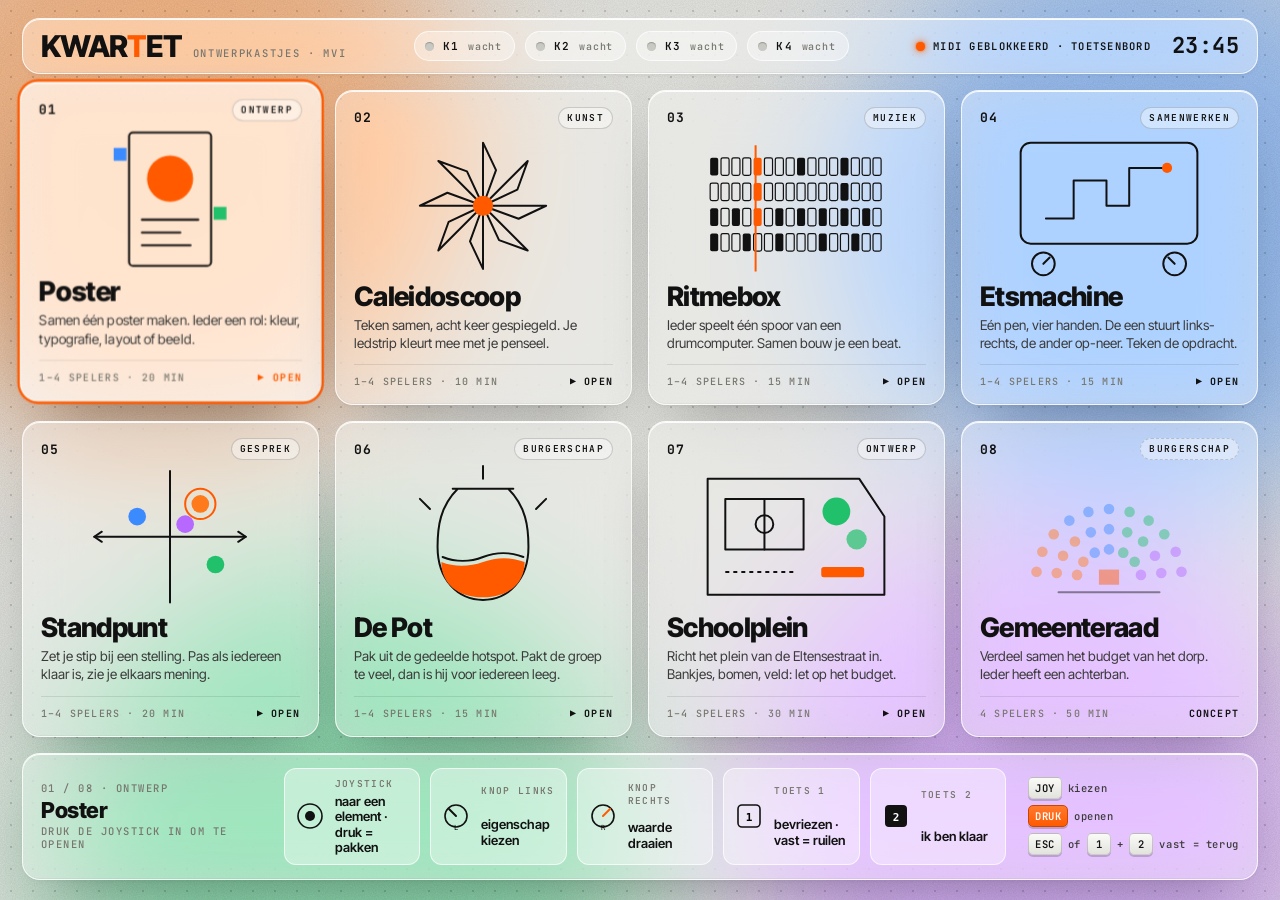
==== commit dc420398: "KWARTET: speelbaar met één kastje Co-Authored-By: Claude Opus 5.5 <noreply@anthropic.com> Claude-Ses" ====
--- a/index.html
+++ b/index.html
@@ -119,15 +119,15 @@
     { id: 'ritme', naam: 'Ritmebox', tag: 'muziek', href: 'apps/ritme.html', status: 'klaar', spelers: '1–4', tijd: '15 min',
       tekst: 'Ieder speelt één spoor van een drumcomputer. Samen bouw je een beat.',
       b: ['stap en spoor · druk = aan/uit', 'toonhoogte', 'volume · ingedrukt: tempo', 'andere klank', 'start/stop · lang: spoor leeg'] },
-    { id: 'etsen', naam: 'Etsmachine', tag: 'samenwerken', href: 'apps/etsen.html', status: 'klaar', spelers: '2–4', tijd: '15 min',
+    { id: 'etsen', naam: 'Etsmachine', tag: 'samenwerken', href: 'apps/etsen.html', status: 'klaar', spelers: '1–4', tijd: '15 min',
       tekst: 'Eén pen, vier handen. De een stuurt links-rechts, de ander op-neer. Teken de opdracht.',
       b: ['sturen (als dat je taak is)', 'je tweede taak', 'je eerste taak', 'volgende opdracht', 'taken doorschuiven'] },
-    { id: 'standpunt', naam: 'Standpunt', tag: 'gesprek', href: 'apps/standpunt.html', status: 'klaar', spelers: '2–4', tijd: '20 min',
+    { id: 'standpunt', naam: 'Standpunt', tag: 'gesprek', href: 'apps/standpunt.html', status: 'klaar', spelers: '1–4', tijd: '20 min',
       tekst: 'Zet je stip bij een stelling. Pas als iedereen klaar is, zie je elkaars mening.',
-      b: ['stip verschuiven', 'hoe zeker ben je', 'andere stelling', 'blind of open', 'ik ben klaar'] },
-    { id: 'pot', naam: 'De Pot', tag: 'burgerschap', href: 'apps/pot.html', status: 'klaar', spelers: '2–4', tijd: '15 min',
+      b: ['stip verschuiven', 'hoe zeker ben je', 'andere stelling', 'blind of open', 'klaar · 1 kastje: doorgeven'] },
+    { id: 'pot', naam: 'De Pot', tag: 'burgerschap', href: 'apps/pot.html', status: 'klaar', spelers: '1–4', tijd: '15 min',
       tekst: 'Pak uit de gedeelde hotspot. Pakt de groep te veel, dan is hij voor iedereen leeg.',
-      b: ['—', '—', 'pakken: tel je klikken', 'opnieuw kiezen', 'vastzetten · volgende dag'] },
+      b: ['—', '—', 'pakken: tel je klikken', 'opnieuw kiezen', 'vastzetten · 1 kastje: doorgeven'] },
     { id: 'schoolplein', naam: 'Schoolplein', tag: 'ontwerp', href: 'apps/schoolplein.html', status: 'klaar', spelers: '1–4', tijd: '30 min',
       tekst: 'Richt het plein van de Eltensestraat in. Bankjes, bomen, veld: let op het budget.',
       b: ['lopen · druk = plaatsen/pakken', 'onderdeel · druk = soort', 'draaien · druk = kwartslag', 'weghalen', 'ongedaan maken'] },
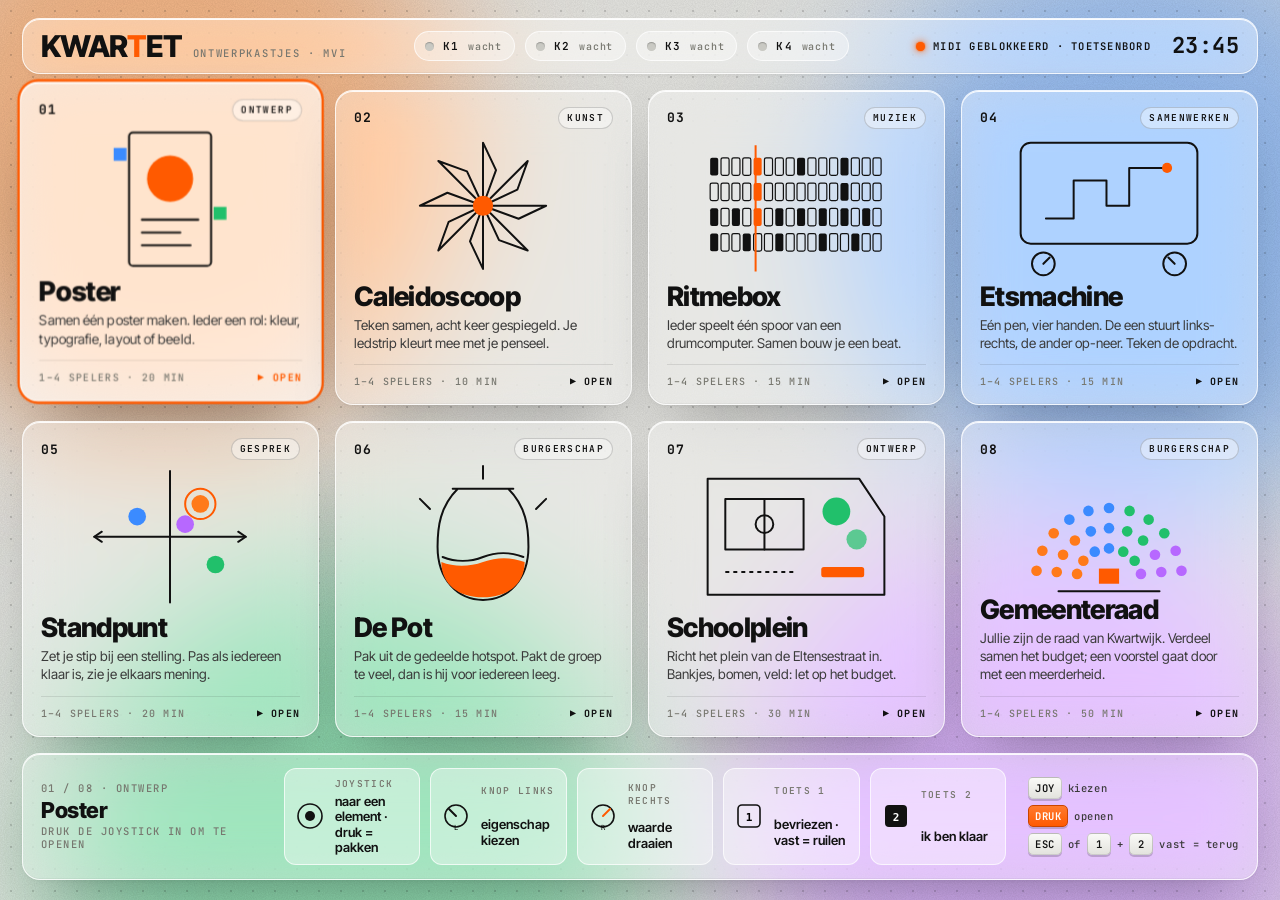
==== commit afa76ae8: "KWARTET: Gemeenteraad + schoolplein-plaatjes Co-Authored-By: Claude Opus 5.5 <noreply@anthropic.com>" ====
--- a/index.html
+++ b/index.html
@@ -131,9 +131,9 @@
     { id: 'schoolplein', naam: 'Schoolplein', tag: 'ontwerp', href: 'apps/schoolplein.html', status: 'klaar', spelers: '1–4', tijd: '30 min',
       tekst: 'Richt het plein van de Eltensestraat in. Bankjes, bomen, veld: let op het budget.',
       b: ['lopen · druk = plaatsen/pakken', 'onderdeel · druk = soort', 'draaien · druk = kwartslag', 'weghalen', 'ongedaan maken'] },
-    { id: 'gemeenteraad', naam: 'Gemeenteraad', tag: 'burgerschap', href: '', status: 'concept', spelers: '4', tijd: '50 min',
-      tekst: 'Verdeel samen het budget van het dorp. Ieder heeft een achterban.',
-      b: ['stemmen', 'post kiezen', 'bedrag', 'eis', 'ter stemming'] }
+    { id: 'gemeenteraad', naam: 'Gemeenteraad', tag: 'burgerschap', href: 'apps/gemeenteraad.html', status: 'klaar', spelers: '1–4', tijd: '50 min',
+      tekst: 'Jullie zijn de raad van Kwartwijk. Verdeel samen het budget; een voorstel gaat door met een meerderheid.',
+      b: ['stemmen', 'post kiezen', 'bedrag', 'eis', 'ter stemming · 1 kastje: doorgeven'] }
   ];
 
   var STATUS_TEKST = { klaar: 'open', binnenkort: 'in de maak', concept: 'concept' };
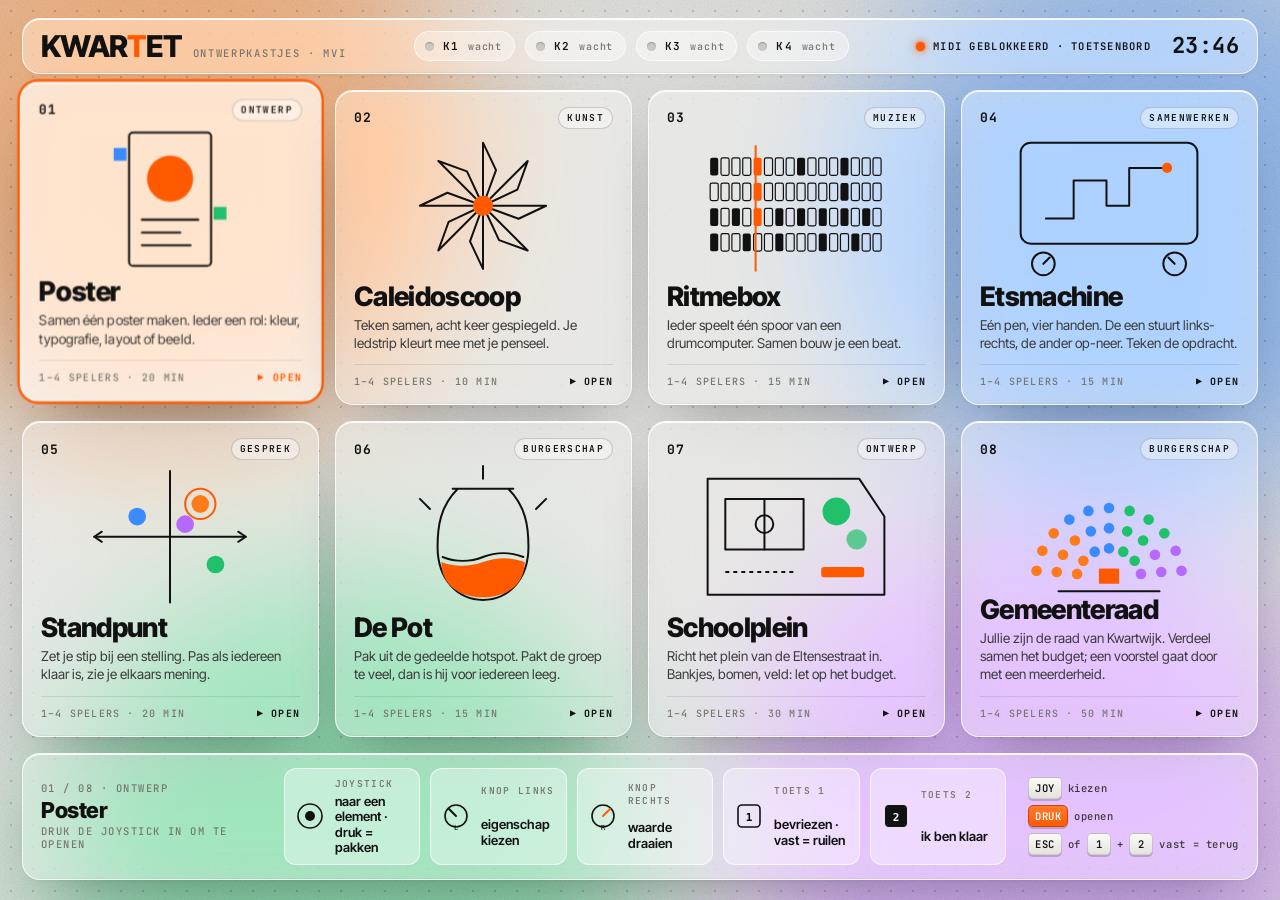
==== commit 60c40fae: "KWARTET: schoolplein cache-busting Co-Authored-By: Claude Opus 5.5 <noreply@anthropic.com> Claude-Se" ====
--- a/index.html
+++ b/index.html
@@ -128,9 +128,9 @@
     { id: 'pot', naam: 'De Pot', tag: 'burgerschap', href: 'apps/pot.html', status: 'klaar', spelers: '1–4', tijd: '15 min',
       tekst: 'Pak uit de gedeelde hotspot. Pakt de groep te veel, dan is hij voor iedereen leeg.',
       b: ['—', '—', 'pakken: tel je klikken', 'opnieuw kiezen', 'vastzetten · 1 kastje: doorgeven'] },
-    { id: 'schoolplein', naam: 'Schoolplein', tag: 'ontwerp', href: 'apps/schoolplein.html', status: 'klaar', spelers: '1–4', tijd: '30 min',
+    { id: 'schoolplein', naam: 'Schoolplein', tag: 'ontwerp', href: 'apps/schoolplein.html?v=3', status: 'klaar', spelers: '1–4', tijd: '30 min',
       tekst: 'Richt het plein van de Eltensestraat in. Bankjes, bomen, veld: let op het budget.',
-      b: ['lopen · druk = plaatsen/pakken', 'onderdeel · druk = soort', 'draaien · druk = kwartslag', 'weghalen', 'ongedaan maken'] },
+      b: ['lopen · druk = plaatsen/pakken', 'onderdeel · druk = soort', 'draaien · druk = inzoomen', 'weghalen', 'ongedaan maken'] },
     { id: 'gemeenteraad', naam: 'Gemeenteraad', tag: 'burgerschap', href: 'apps/gemeenteraad.html', status: 'klaar', spelers: '1–4', tijd: '50 min',
       tekst: 'Jullie zijn de raad van Kwartwijk. Verdeel samen het budget; een voorstel gaat door met een meerderheid.',
       b: ['stemmen', 'post kiezen', 'bedrag', 'eis', 'ter stemming · 1 kastje: doorgeven'] }
